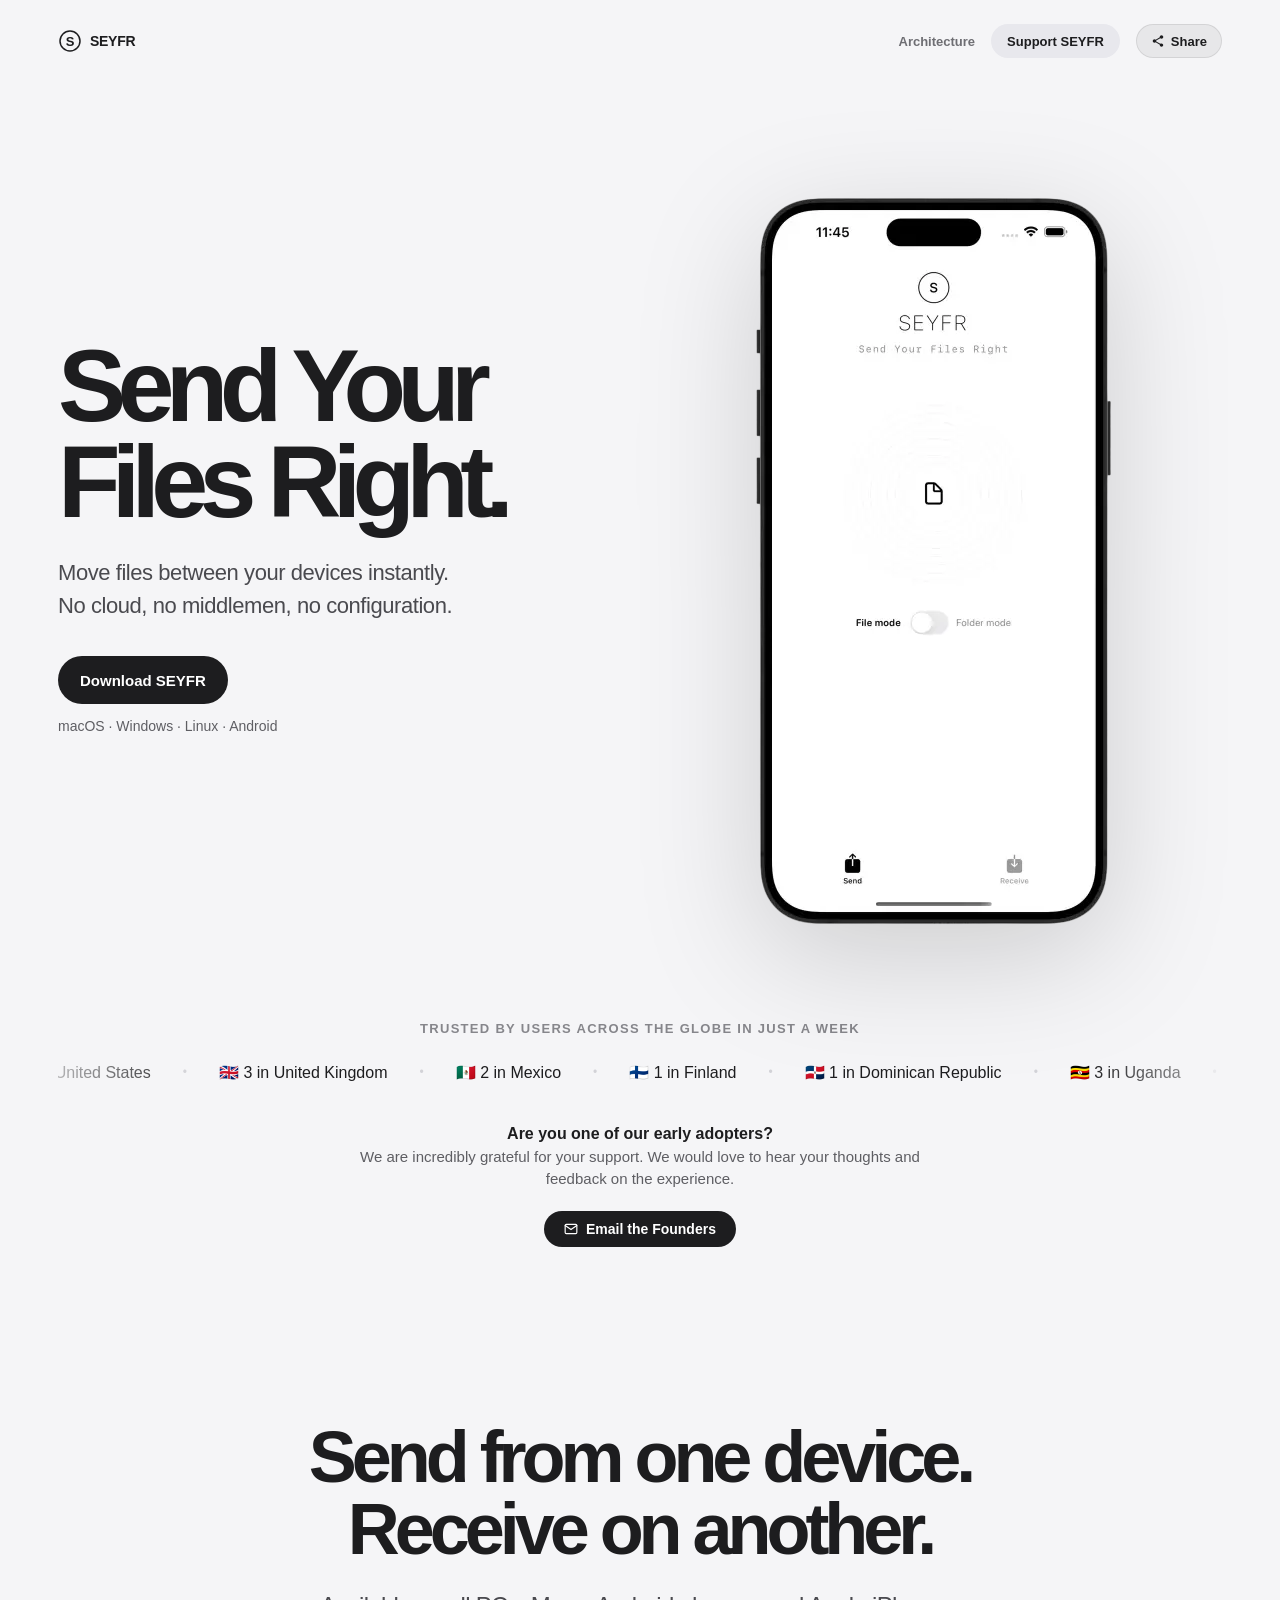
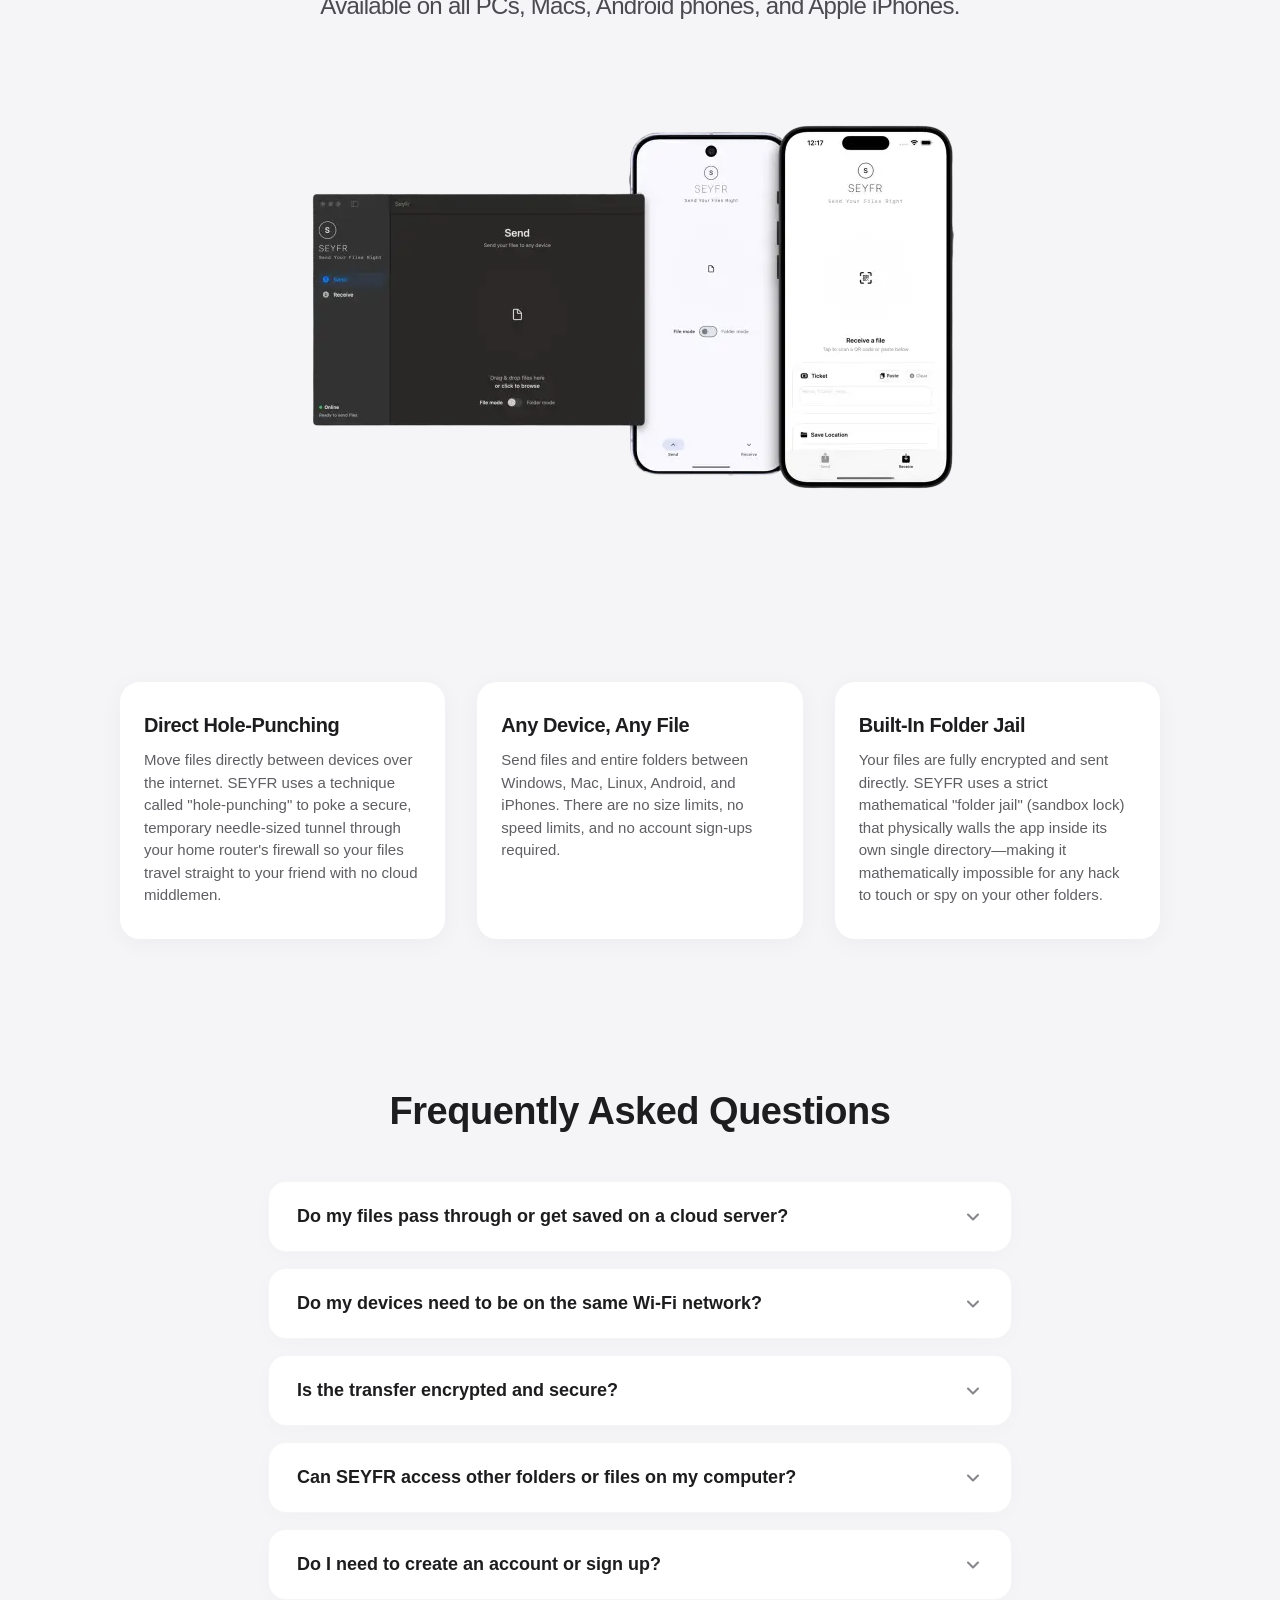
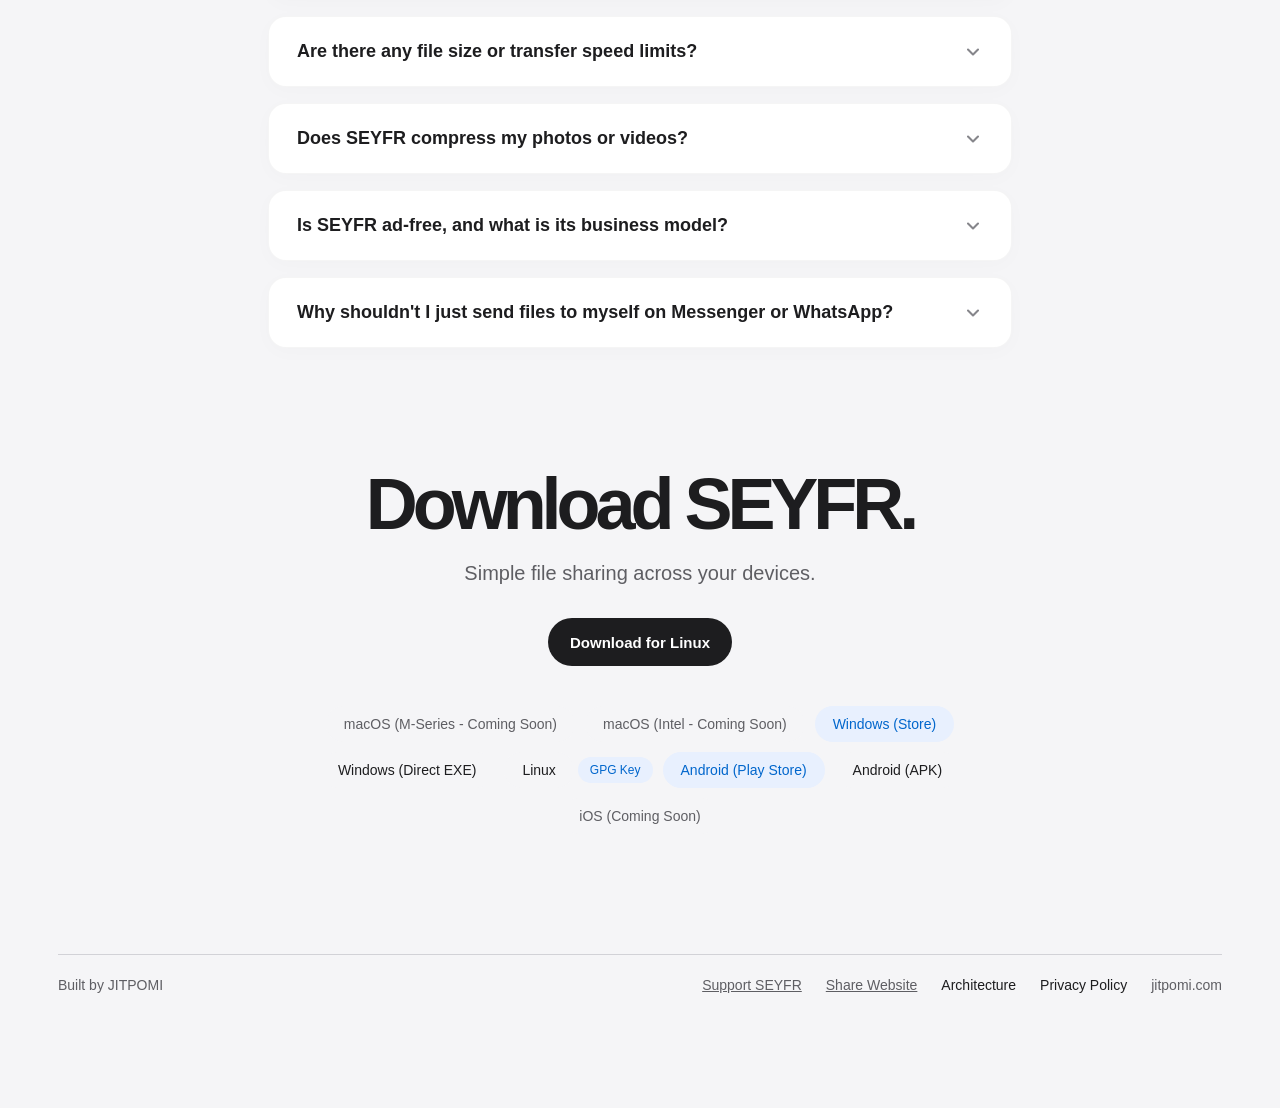
==== website/index.html @ 98c35fd0 "fix(website): update support email to dev@jitpomi.com" ====
<!DOCTYPE html>
<html lang="en">
<head>
  <meta charset="UTF-8" />
  <meta name="viewport" content="width=device-width, initial-scale=1.0" />

  <title>Seyfr — Send Your Files Right | Secure Peer-to-Peer File Transfer</title>

  <meta name="description" content="Seyfr helps you transfer files between devices simply. Strictly peer-to-peer (P2P), fully encrypted, ad-free, and sandboxed with no cloud servers." />
  <link rel="canonical" href="https://seyfr.jitpomi.com/" />
  
  <!-- Preload Critical Images -->
  <link rel="preload" as="image" href="assets/seyfrmobile-1x.webp" imagesrcset="assets/seyfrmobile-1x.webp 1x, assets/seyfrmobile.webp 2x" media="(max-width: 560px)" fetchpriority="high" imagesizes="100vw" />
  <link rel="preload" as="image" href="assets/seyfr-1x.webp" imagesrcset="assets/seyfr-1x.webp 1x, assets/seyfr.webp 2x" media="(min-width: 561px)" fetchpriority="high" imagesizes="min(860px, 118vw)" />
  
  <!-- Open Graph / Social -->
  <meta property="og:type" content="website" />
  <meta property="og:title" content="Seyfr — Send Your Files Right | Secure P2P File Transfer" />
  <meta property="og:description" content="Seyfr helps you transfer files between devices simply. Strictly peer-to-peer (P2P), fully encrypted, ad-free, and sandboxed with no cloud servers." />
  <meta property="og:image" content="https://seyfr.jitpomi.com/assets/seyfr-ogs/og-image.webp" />
  <meta property="og:url" content="https://seyfr.jitpomi.com/" />
  
  <!-- Twitter -->
  <meta name="twitter:card" content="summary_large_image" />
  <meta name="twitter:title" content="Seyfr — Send Your Files Right | Secure P2P File Transfer" />
  <meta name="twitter:description" content="Seyfr helps you transfer files between devices simply. Strictly peer-to-peer (P2P), fully encrypted, ad-free, and sandboxed with no cloud servers." />
  <meta name="twitter:image" content="https://seyfr.jitpomi.com/assets/seyfr-ogs/twitter-image.webp" />

  <!-- Schema Markup -->
  <script type="application/ld+json">
  {
    "@context": "https://schema.org",
    "@type": "SoftwareApplication",
    "name": "Seyfr",
    "operatingSystem": "macOS, Windows, Linux, Android",
    "applicationCategory": "UtilitiesApplication",
    "image": "https://seyfr.jitpomi.com/assets/seyfr-ogs/og-image.webp",
    "aggregateRating": {
      "@type": "AggregateRating",
      "ratingValue": "4.9",
      "ratingCount": "87"
    },
    "offers": {
      "@type": "Offer",
      "price": "0",
      "priceCurrency": "USD"
    },
    "description": "Seyfr helps you move files between devices simply without extra friction.",
    "url": "https://seyfr.jitpomi.com/",
    "publisher": {
      "@type": "Organization",
      "name": "JITPOMI",
      "logo": "https://seyfr.jitpomi.com/assets/apple-touch-icon.png",
      "url": "https://jitpomi.com"
    }
  }
  </script>

  <script type="application/ld+json">
  {
    "@context": "https://schema.org",
    "@type": "FAQPage",
    "mainEntity": [
      {
        "@type": "Question",
        "name": "Do my files pass through or get saved on a cloud server?",
        "acceptedAnswer": {
          "@type": "Answer",
          "text": "No. SEYFR is strictly peer-to-peer (P2P). Your files travel directly from one device's storage to the other. There is no cloud server or intermediary database where your files can be leaked, scanned, or intercepted."
        }
      },
      {
        "@type": "Question",
        "name": "Do my devices need to be on the same Wi-Fi network?",
        "acceptedAnswer": {
          "@type": "Answer",
          "text": "No. SEYFR uses secure UDP hole-punching technology. This enables direct, encrypted P2P connections even across different networks (e.g., your home PC to a friend's phone on cellular data in another city), without requiring same-network connectivity or manual setup."
        }
      },
      {
        "@type": "Question",
        "name": "Is the transfer encrypted and secure?",
        "acceptedAnswer": {
          "@type": "Answer",
          "text": "Absolutely. SEYFR establishes a secure, end-to-end encrypted connection between the two devices using standard cryptographic protocols. Nobody in the middle (not even your internet service provider or network admin) can read, modify, or intercept your files."
        }
      },
      {
        "@type": "Question",
        "name": "Can SEYFR access other folders or files on my computer?",
        "acceptedAnswer": {
          "@type": "Answer",
          "text": "No. SEYFR features a strict, mathematically locked Folder Sandbox (\"Jail\"). The application is physically walled inside its own designated directory and is technically incapable of scanning, reading, or modifying any other files or folders on your machine."
        }
      },
      {
        "@type": "Question",
        "name": "Do I need to create an account or sign up?",
        "acceptedAnswer": {
          "@type": "Answer",
          "text": "No. SEYFR is built on privacy-first principles. There are no account creations, no email signups, and no passwords to remember. Simply open SEYFR and start sharing files instantly."
        }
      },
      {
        "@type": "Question",
        "name": "Are there any file size or transfer speed limits?",
        "acceptedAnswer": {
          "@type": "Answer",
          "text": "None at all. Since SEYFR is a direct P2P streaming protocol, there are no artificial file size caps (you can send a 100MB PDF or a 100GB video archive). The transfer speed is only limited by your own network bandwidth and hardware capabilities."
        }
      },
      {
        "@type": "Question",
        "name": "Does SEYFR compress my photos or videos?",
        "acceptedAnswer": {
          "@type": "Answer",
          "text": "Never. SEYFR sends all files and folders bit-for-bit in their original, uncompressed, high-fidelity state. Your photos, videos, and archives arrive exactly as they left, with zero quality degradation."
        }
      },
      {
        "@type": "Question",
        "name": "Is SEYFR ad-free, and what is its business model?",
        "acceptedAnswer": {
          "@type": "Answer",
          "text": "SEYFR is ad-free freeware. There are no premium speed limits, no paywalls, and no annoying popups. We plan to keep the core file sharing utility completely free forever, while introducing advanced optional enterprise features down the road."
        }
      },
      {
        "@type": "Question",
        "name": "Why shouldn't I just send files to myself on Messenger or WhatsApp?",
        "acceptedAnswer": {
          "@type": "Answer",
          "text": "Messaging apps route all your files through their central servers. Not only does this heavily compress media and impose strict file size limits, but it also leaves copies of your sensitive data (IDs, passwords, private photos) vulnerable to account hacks, data breaches, and corporate metadata scanning. SEYFR keeps your files strictly between your own devices."
        }
      }
    ]
  }
  </script>

  <meta name="theme-color" content="#f5f5f7" />
  <link rel="apple-touch-icon" href="assets/apple-touch-icon.png" />

  <!-- Favicon & Icons -->
  <link rel="icon" href="data:image/svg+xml,<svg xmlns='http://www.w3.org/2000/svg' viewBox='0 0 24 24'><circle cx='12' cy='12' r='11' fill='white' stroke='%231d1d1f' stroke-width='2'/><text x='12' y='16.5' font-family='-apple-system, sans-serif' font-size='14' font-weight='600' fill='%231d1d1f' text-anchor='middle'>S</text></svg>" />

  <!-- Google Tag Manager - Deferred for performance -->
  <script>
    function loadGTM() {
      (function(w,d,s,l,i){w[l]=w[l]||[];w[l].push({'gtm.start':
      new Date().getTime(),event:'gtm.js'});var f=d.getElementsByTagName(s)[0],
      j=d.createElement(s),dl=l!='dataLayer'?'&l='+l:'';j.async=true;j.src=
      'https://www.googletagmanager.com/gtm.js?id='+i+dl;f.parentNode.insertBefore(j,f);
      })(window,document,'script','dataLayer','GTM-52V2WW7C');
    }

    if (window.requestIdleCallback) {
      requestIdleCallback(loadGTM);
    } else {
      setTimeout(loadGTM, 1000);
    }
  </script>

  <style>
    * {
      box-sizing: border-box;
    }

    html, body {
      overflow-x: hidden;
    }

    body {
      margin: 0;
      font-family:
        -apple-system,
        BlinkMacSystemFont,
        "SF Pro Display",
        "Segoe UI",
        sans-serif;

      background: #f5f5f7;
      color: #1d1d1f;
      -webkit-font-smoothing: antialiased;
    }

    a {
      color: inherit;
      text-decoration: none;
    }

    .wrap {
      max-width: 1220px;
      margin: 0 auto;
      padding: 24px 28px 80px;
    }

    nav {
      display: flex;
      justify-content: space-between;
      align-items: center;

      color: #5e5e63;
      font-size: 14px;
    }

    .brand {
      font-weight: 600;
      color: #1d1d1f;
      letter-spacing: -0.02em;
    }

    .hero {
      min-height: 88vh;

      display: grid;
      grid-template-columns: 0.8fr 1.2fr;
      align-items: center;
      gap: 40px;

      padding: 80px 0 40px;
    }

    .eyebrow {
      font-size: 16px;
      color: #5e5e63;
      margin-bottom: 18px;
    }

    h1 {
      margin: 0;

      max-width: 520px;

      font-size: clamp(64px, 8vw, 108px);
      line-height: 0.94;
      letter-spacing: -0.085em;
      font-weight: 600;
    }

    .sub {
      margin-top: 26px;

      max-width: 420px;

      font-size: 22px;
      line-height: 1.5;
      letter-spacing: -0.02em;

      color: #4a4a4f;
    }

    .actions {
      margin-top: 34px;

      display: flex;
      flex-direction: column;
      align-items: flex-start;
      gap: 14px;
    }

    .button {
      display: inline-flex;
      align-items: center;
      justify-content: center;

      height: 48px;
      padding: 0 22px;

      border-radius: 999px;

      background: #1d1d1f;
      color: white;

      font-size: 15px;
      font-weight: 600;

      transition: opacity 0.2s ease;
    }

    .button:hover {
      opacity: 0.88;
    }

    .platforms {
      color: #5e5e63;
      font-size: 14px;
    }

    .visual {
      position: relative;

      display: flex;
      align-items: center;
      justify-content: center;

      width: 100%;
      aspect-ratio: 820 / 1592; /* Mobile-first default aspect-ratio on wrapper to prevent flex-child height collapse */
    }

    @media (min-width: 561px) {
      .visual {
        aspect-ratio: 1536 / 1024; /* Desktop landscape override */
        width: min(860px, 118%);
      }
    }

    .visual img {
      width: 100%;
      height: 100%;
      object-fit: contain;
      max-width: none;

      display: block;

      filter:
        drop-shadow(0 32px 60px rgba(0,0,0,0.16));
    }

    .section {
      padding: 110px 0;
    }

    .line {
      max-width: 760px;
      margin: 0 auto;
      text-align: center;
      font-size: clamp(38px, 6vw, 72px);
      line-height: 1;
      letter-spacing: -0.07em;
      font-weight: 600;
    }

    .shot {
      margin-top: 56px;
      display: flex;
      justify-content: center;
    }

    .shot img {
      aspect-ratio: 1316 / 826;
      width: 100%;
      max-width: 800px;
      height: auto;
      display: block;
    }

    .download {
      margin: 40px auto 0;

      max-width: 760px;

      text-align: center;
    }

    .download h2 {
      margin: 0;

      font-size: clamp(40px, 6vw, 72px);
      line-height: 1;
      letter-spacing: -0.07em;
      font-weight: 600;
    }

    .download p {
      margin: 18px auto 30px;

      max-width: 480px;

      color: #5e5e63;

      font-size: 20px;
      line-height: 1.5;
    }

    .features {
      margin: 80px auto 40px;
      max-width: 1040px;
      display: grid;
      grid-template-columns: repeat(3, 1fr);
      gap: 32px;
    }

    .feature-card {
      background: white;
      padding: 32px 24px;
      border-radius: 20px;
      box-shadow: 0 4px 24px rgba(0,0,0,0.04);
    }

    .feature-card h2 {
      margin: 0 0 12px;
      font-size: 20px;
      font-weight: 600;
      letter-spacing: -0.02em;
    }

    .feature-card p {
      margin: 0;
      color: #5e5e63;
      font-size: 15px;
      line-height: 1.5;
    }

    footer {
      margin-top: 120px;
      padding-top: 22px;

      border-top: 1px solid #d2d2d7;

      display: flex;
      justify-content: space-between;

      color: #5e5e63;
      font-size: 14px;
    }

    .footer-links {
      display: flex;
      gap: 24px;
      align-items: center;
    }

    .download-options {
      display: flex;
      flex-wrap: wrap;
      gap: 10px;
      justify-content: center;
      margin-top: 16px;
    }

    .download-option {
      display: inline-flex;
      align-items: center;
      padding: 10px 18px;
      background: #f5f5f7;
      border-radius: 999px;
      color: #1d1d1f;
      font-size: 14px;
      font-weight: 500;
      text-decoration: none;
      white-space: nowrap;
      transition: all 0.2s ease;
    }

    .download-option:hover {
      background: #e8e8ed;
    }

    .download-option.primary-blue {
      background: #e8f0fe;
      color: #0066cc;
    }

    .download-option.primary-blue:hover {
      background: #d2e3fc;
    }

    .download-option.disabled {
      color: #5e5e63; /* Increased contrast from #76767b to pass WCAG AA (>= 4.5:1) */
      cursor: not-allowed;
    }

    .button.disabled {
      background: #e8e8ed;
      color: #5e5e63; /* WCAG AA compliant contrast ratio (> 5:1) on light background */
      cursor: not-allowed;
      pointer-events: none;
      opacity: 1 !important;
    }

    .download-group {
      display: inline-flex;
      align-items: center;
      gap: 4px;
      white-space: nowrap;
    }

    .gpg-key-btn {
      display: inline-flex;
      align-items: center;
      padding: 6px 12px;
      background: #e8f0fe;
      border-radius: 999px;
      color: #0066cc;
      font-size: 12px;
      font-weight: 500;
      text-decoration: none;
      transition: all 0.2s ease;
    }

    .gpg-key-btn:hover {
      background: #d2e3fc;
    }

    @media (max-width: 920px) {
      .hero {
        grid-template-columns: 1fr;
        min-height: auto;

        padding-top: 90px;
      }

      .visual {
        margin-top: 20px;
      }

      .visual img {
        width: 100%;
      }

      .sub {
        font-size: 20px;
      }
      
      .features {
        grid-template-columns: 1fr;
      }
    }

    @media (max-width: 768px) {
      body {
        overflow-x: hidden;
      }

      .wrap {
        padding: 20px 18px 64px;
      }

      nav {
        flex-direction: column;
        gap: 14px;
        align-items: center;
        text-align: center;
        padding-bottom: 10px;
      }

      nav div {
        width: 100%;
        justify-content: center;
        gap: 12px !important;
      }

      #nav-support-btn {
        padding: 0 12px !important;
        font-size: 12px !important;
        height: 32px !important;
      }

      #nav-share-btn {
        padding: 0 12px !important;
        font-size: 12px !important;
        height: 32px !important;
      }

      h1 {
        font-size: 56px;
      }

      footer {
        flex-direction: column;
        gap: 16px;
        align-items: center;
        text-align: center;
      }

      .footer-links {
        flex-direction: column;
        gap: 14px;
        align-items: center;
        text-align: center;
        width: 100%;
      }

      .download-options {
        flex-direction: column;
        align-items: center;
        width: 100%;
        gap: 12px;
      }

      .download-option {
        width: 100%;
        max-width: 280px;
        justify-content: center;
      }

      .download-group {
        width: 100%;
        max-width: 280px;
        justify-content: center;
      }

      .download-group .download-option {
        flex-grow: 1;
        max-width: none;
      }
    }

    /* Premium Share Button & Toast */
    .share-btn {
      display: inline-flex;
      align-items: center;
      gap: 6px;
      background: rgba(29, 29, 31, 0.06);
      color: #1d1d1f;
      border: 1px solid rgba(29, 29, 31, 0.1);
      border-radius: 999px;
      padding: 6px 14px;
      font-size: 13px;
      font-weight: 600;
      cursor: pointer;
      transition: all 0.2s ease;
      height: 34px;
    }
    .share-btn:hover {
      background: #1d1d1f;
      color: white;
      border-color: #1d1d1f;
    }
    .share-btn svg {
      width: 14px;
      height: 14px;
      fill: currentColor;
    }
    .footer-share {
      background: none;
      border: none;
      color: inherit;
      font: inherit;
      cursor: pointer;
      text-decoration: underline;
      padding: 0;
    }
    .footer-share:hover {
      color: #1d1d1f;
    }
    .toast {
      position: fixed;
      bottom: 32px;
      left: 50%;
      transform: translateX(-50%) translateY(100px);
      background: #1d1d1f;
      color: white;
      padding: 12px 24px;
      border-radius: 999px;
      font-size: 14px;
      font-weight: 600;
      box-shadow: 0 16px 32px rgba(0,0,0,0.24);
      z-index: 2000;
      opacity: 0;
      pointer-events: none;
      transition: transform 0.3s cubic-bezier(0.16, 1, 0.3, 1), opacity 0.3s ease;
    }
    .toast.show {
      transform: translateX(-50%) translateY(0);
      opacity: 1;
    }

    /* Premium Share Dropdown Menu */
    .share-menu {
      position: absolute;
      width: 220px;
      background: rgba(255, 255, 255, 0.85);
      backdrop-filter: blur(24px);
      -webkit-backdrop-filter: blur(24px);
      border: 1px solid rgba(0, 0, 0, 0.08);
      border-radius: 16px;
      box-shadow: 0 16px 48px rgba(0, 0, 0, 0.16);
      padding: 8px;
      z-index: 1000;
      opacity: 0;
      visibility: hidden; /* Prevent keyboard tab-focus and screen-reader access when hidden */
      transform: scale(0.95) translateY(-8px);
      pointer-events: none;
      transition: opacity 0.2s cubic-bezier(0.16, 1, 0.3, 1), transform 0.2s cubic-bezier(0.16, 1, 0.3, 1), visibility 0.2s;
      transform-origin: top right;
    }
    .share-menu.show {
      opacity: 1;
      visibility: visible;
      transform: scale(1) translateY(0);
      pointer-events: auto;
    }
    .share-menu-item {
      display: flex;
      align-items: center;
      gap: 12px;
      width: 100%;
      background: none;
      border: none;
      color: #1d1d1f;
      padding: 10px 14px;
      font-size: 14px;
      font-weight: 500;
      border-radius: 10px;
      cursor: pointer;
      text-align: left;
      transition: background 0.15s ease, color 0.15s ease;
    }
    .share-menu-item:hover {
      background: #1d1d1f;
      color: white;
    }
    .share-menu-item svg {
      width: 16px;
      height: 16px;
      fill: currentColor;
      flex-shrink: 0;
    }
    .share-menu-divider {
      height: 1px;
      background: rgba(0, 0, 0, 0.08);
      margin: 6px 0;
    }
 
    /* Premium High-End Support Modal */
    .modal-overlay {
      position: fixed;
      top: 0;
      left: 0;
      right: 0;
      bottom: 0;
      background: rgba(0, 0, 0, 0.35); /* Elegant, highly refined dark mask */
      backdrop-filter: blur(4px); /* Soft, professional glass effect (no muddy smudging) */
      -webkit-backdrop-filter: blur(4px);
      display: flex;
      align-items: center;
      justify-content: center;
      z-index: 1500;
      opacity: 0;
      visibility: hidden; /* Prevent keyboard tab-focus and screen-reader access when hidden */
      pointer-events: none;
      transition: opacity 0.25s cubic-bezier(0.4, 0, 0.2, 1), visibility 0.25s;
    }
    .modal-overlay.show {
      opacity: 1;
      visibility: visible;
      pointer-events: auto;
    }
    .modal-card {
      width: 90%;
      max-width: 520px;
      background: #ffffff; /* Solid premium white card for flawless readability and sharp contrast */
      border: 1px solid rgba(0, 0, 0, 0.08); /* Clean, high-end border style */
      border-radius: 24px;
      box-shadow: 
        0 1px 2px rgba(0, 0, 0, 0.05),
        0 4px 6px -1px rgba(0, 0, 0, 0.05),
        0 24px 48px -12px rgba(0, 0, 0, 0.12); /* Balanced, sophisticated shadow layers */
      padding: 32px;
      transform: scale(0.96) translateY(8px); /* Tactile entry transition */
      transition: transform 0.3s cubic-bezier(0.34, 1.56, 0.64, 1); /* Custom springy scale for a premium, snappy native feel */
      display: flex;
      flex-direction: column;
      max-height: 90vh;
      overflow-y: auto;
    }
    .modal-overlay.show .modal-card {
      transform: scale(1) translateY(0);
    }
    .modal-header {
      display: flex;
      justify-content: space-between;
      align-items: center;
      margin-bottom: 20px;
    }
    .modal-title {
      font-size: 22px;
      font-weight: 700;
      letter-spacing: -0.02em;
      margin: 0;
    }
    .modal-close {
      background: rgba(0, 0, 0, 0.05);
      border: none;
      width: 32px;
      height: 32px;
      border-radius: 50%;
      display: grid;
      place-items: center;
      cursor: pointer;
      color: #1d1d1f;
      font-size: 20px;
      font-weight: 400;
      transition: background 0.2s ease;
      padding: 0;
    }
    .modal-close:hover {
      background: rgba(0, 0, 0, 0.1);
    }
    
    /* Segmented Control / Tabs */
    .tab-bar {
      display: flex;
      background: rgba(0, 0, 0, 0.05);
      padding: 4px;
      border-radius: 12px;
      margin-bottom: 24px;
    }
    .tab-btn {
      flex: 1;
      border: none;
      background: none;
      padding: 8px 12px;
      font-size: 13px;
      font-weight: 600;
      border-radius: 8px;
      cursor: pointer;
      color: #6e6e73;
      transition: all 0.2s ease;
    }
    .tab-btn.active {
      background: white;
      color: #1d1d1f;
      box-shadow: 0 2px 8px rgba(0,0,0,0.08);
    }
    
    .tab-pane {
      display: none;
    }
    .tab-pane.active {
      display: block;
    }

    /* Sub Tabs (for Bank categories) */
    .sub-tab-bar {
      display: flex;
      background: rgba(0, 0, 0, 0.03);
      padding: 3px;
      border-radius: 10px;
      margin-bottom: 18px;
    }
    .sub-tab-btn {
      flex: 1;
      border: none;
      background: none;
      padding: 6px 10px;
      font-size: 11px;
      font-weight: 600;
      border-radius: 6px;
      cursor: pointer;
      color: #86868b;
      transition: all 0.15s ease;
      white-space: nowrap;
    }
    .sub-tab-btn.active {
      background: white;
      color: #1d1d1f;
      box-shadow: 0 1px 4px rgba(0,0,0,0.05);
    }

    .sub-tab-pane {
      display: none;
    }

    /* Bank Detail Row */
    .detail-row {
      display: flex;
      justify-content: space-between;
      align-items: center;
      padding: 10px 0;
      border-bottom: 1px solid rgba(0, 0, 0, 0.05);
    }
    .detail-row:last-child {
      border-bottom: none;
    }
    .detail-info {
      display: flex;
      flex-direction: column;
      gap: 2px;
      text-align: left;
    }
    .detail-label {
      font-size: 11px;
      color: #86868b;
      font-weight: 500;
    }
    .detail-value {
      font-size: 14px;
      font-weight: 600;
      color: #1d1d1f;
    }
    .detail-value code {
      font-family: Menlo, Monaco, Consolas, monospace;
      font-size: 13px;
      background: rgba(0, 0, 0, 0.04);
      padding: 2px 6px;
      border-radius: 4px;
    }
    .copy-icon-btn {
      background: none;
      border: none;
      cursor: pointer;
      color: #0066cc;
      padding: 6px;
      border-radius: 6px;
      transition: background 0.2s ease;
      display: flex;
      align-items: center;
      justify-content: center;
    }
    .copy-icon-btn:hover {
      background: rgba(0, 102, 204, 0.08);
    }
    .copy-icon-btn svg {
      width: 16px;
      height: 16px;
      fill: currentColor;
    }

    /* Info Alert Box */
    .alert-box {
      background: rgba(0, 102, 204, 0.06);
      border: 1px solid rgba(0, 102, 204, 0.15);
      border-radius: 12px;
      padding: 14px;
      margin-bottom: 16px;
      display: flex;
      flex-direction: column;
      gap: 6px;
      text-align: left;
    }
    .alert-header {
      display: flex;
      align-items: center;
      gap: 8px;
      color: #0066cc;
      font-size: 12px;
      font-weight: 700;
    }
    .alert-value {
      font-family: Menlo, Monaco, Consolas, monospace;
      font-size: 12px;
      font-weight: 700;
      color: #1d1d1f;
      background: rgba(0, 0, 0, 0.04);
      padding: 6px;
      border-radius: 6px;
      display: flex;
      justify-content: space-between;
      align-items: center;
    }
    .alert-text {
      font-size: 11px;
      color: #86868b;
      line-height: 1.4;
    }

    /* FAQ Section Accordion styling */
    .faq-section {
      padding: 80px 28px;
      max-width: 800px;
      margin: 0 auto;
    }
    .faq-title {
      text-align: center;
      font-size: 38px;
      font-weight: 700;
      letter-spacing: -0.5px;
      margin-bottom: 48px;
      color: #1d1d1f;
    }
    .faq-container {
      display: flex;
      flex-direction: column;
      gap: 16px;
    }
    .faq-item {
      background: #ffffff;
      border-radius: 18px;
      overflow: hidden;
      box-shadow: 0 4px 20px rgba(0, 0, 0, 0.02);
      border: 1px solid rgba(0, 0, 0, 0.04);
      transition: transform 0.2s ease, box-shadow 0.2s ease;
    }
    .faq-item:hover {
      transform: translateY(-2px);
      box-shadow: 0 8px 30px rgba(0, 0, 0, 0.04);
    }
    .faq-question {
      margin: 0;
      padding: 0;
      font-size: inherit;
      font-weight: inherit;
      line-height: inherit;
    }
    .faq-question-btn {
      width: 100%;
      background: none;
      border: none;
      padding: 24px 28px;
      text-align: left;
      font-size: 18px;
      font-weight: 600;
      color: #1d1d1f;
      cursor: pointer;
      display: flex;
      justify-content: space-between;
      align-items: center;
      gap: 16px;
      transition: background-color 0.2s ease;
    }
    .faq-question-btn:focus-visible {
      outline: 2px solid #0066cc;
      outline-offset: -2px;
    }
    .faq-question-btn .chevron {
      width: 20px;
      height: 20px;
      fill: none;
      stroke: #86868b;
      stroke-width: 2.5;
      stroke-linecap: round;
      stroke-linejoin: round;
      transition: transform 0.3s cubic-bezier(0.4, 0, 0.2, 1);
    }
    .faq-item.active .faq-question-btn {
      background-color: #fafafc;
    }
    .faq-item.active .chevron {
      transform: rotate(180deg);
      stroke: #0066cc;
    }
    .faq-answer-wrapper {
      max-height: 0;
      overflow: hidden;
      transition: max-height 0.3s cubic-bezier(0.4, 0, 0.2, 1);
    }
    .faq-answer {
      padding: 0 28px 24px 28px;
      font-size: 15px;
      line-height: 1.6;
      color: #515154;
      border-top: 1px solid rgba(0, 0, 0, 0.02);
    }
    .faq-concern {
      margin-bottom: 16px;
      padding: 14px 18px;
      background: #f5f5f7;
      border-left: 4px solid #0066cc;
      border-radius: 4px 8px 8px 4px;
      font-size: 14px;
      color: #1d1d1f;
      line-height: 1.5;
    }
    .faq-concern strong {
      display: block;
      margin-bottom: 6px;
      color: #0066cc;
      font-size: 11px;
      text-transform: uppercase;
      letter-spacing: 0.8px;
      font-weight: 700;
    }
    .faq-concern .faq-forum-link {
      margin-top: 8px;
    }
    .faq-forum-link {
      color: #0066cc;
      font-weight: 600;
      text-decoration: none;
      display: inline-flex;
      align-items: center;
      gap: 4px;
      font-size: 13px;
      transition: color 0.15s ease;
    }
    .faq-forum-link:hover {
      text-decoration: underline;
      color: #004499;
    }
    .faq-forum-link svg {
      width: 12px;
      height: 12px;
      fill: currentColor;
    }

    @media (max-width: 768px) {
      .faq-section {
        padding: 48px 16px;
      }
      .faq-title {
        font-size: 28px;
        margin-bottom: 32px;
      }
      .faq-question-btn {
        padding: 18px 20px;
        font-size: 16px;
      }
      .faq-answer {
        padding: 0 20px 20px 20px;
        font-size: 14px;
      }
      .faq-concern {
        padding: 12px 14px;
        font-size: 13px;
      }
    }
    /* Global Reach Section */
    .global-reach {
      width: 100%;
      overflow: hidden;
      padding: 32px 0 64px 0;
      background: transparent;
      display: flex;
      flex-direction: column;
      align-items: center;
    }
    .global-reach-title {
      font-size: 13px;
      font-weight: 600;
      text-transform: uppercase;
      letter-spacing: 0.1em;
      color: #86868b;
      margin-bottom: 24px;
      text-align: center;
      padding: 0 24px;
      line-height: 1.5;
    }
    .marquee-container {
      width: 100vw;
      max-width: 100%;
      overflow: hidden;
      position: relative;
      /* Premium fade effect on edges */
      -webkit-mask-image: linear-gradient(to right, transparent, black 15%, black 85%, transparent);
      mask-image: linear-gradient(to right, transparent, black 15%, black 85%, transparent);
    }
    .marquee-content {
      display: inline-flex;
      white-space: nowrap;
      animation: scrollMarquee 35s linear infinite;
      align-items: center;
      padding: 0;
    }
    .marquee-content span {
      font-size: 16px;
      font-weight: 500;
      color: #1d1d1f;
      display: inline-flex;
      align-items: center;
    }
    .marquee-content .dot {
      color: #d2d2d7;
      margin: 0 32px;
      font-size: 12px;
    }
    .marquee-content:hover {
      animation-play-state: paused;
    }
    @keyframes scrollMarquee {
      from { transform: translateX(0); }
      to { transform: translateX(-50%); }
    }
    .appreciation-box {
      margin: 40px auto 0 auto;
      text-align: center;
      max-width: 560px;
      width: 90%;
    }
    .appreciation-box p {
      margin: 0 0 20px 0;
      color: #5e5e63;
      font-size: 15px;
      line-height: 1.5;
    }
    .appreciation-box strong {
      color: #1d1d1f;
      font-size: 16px;
    }
    .review-links {
      display: flex;
      gap: 12px;
      justify-content: center;
      flex-wrap: wrap;
    }
    .review-btn {
      display: inline-flex;
      align-items: center;
      padding: 10px 20px;
      background: #1d1d1f;
      border-radius: 999px;
      color: white;
      font-size: 14px;
      font-weight: 600;
      transition: all 0.2s ease;
      text-decoration: none;
    }
    .review-btn:hover {
      opacity: 0.88;
    }
  </style>
</head>

<body>
  <!-- Google Tag Manager (noscript) -->
  <noscript><iframe src="https://www.googletagmanager.com/ns.html?id=GTM-52V2WW7C"
  height="0" width="0" style="display:none;visibility:hidden"></iframe></noscript>
  <!-- End Google Tag Manager (noscript) -->
  <div class="wrap">

    <nav>
      <a id="nav-logo-link" class="brand" href="/" style="display: flex; align-items: center; gap: 8px;">
        <svg aria-hidden="true" width="24" height="24" viewBox="0 0 24 24" fill="none" xmlns="http://www.w3.org/2000/svg">
          <circle cx="12" cy="12" r="10" stroke="#1d1d1f" stroke-width="1.5" />
          <text x="12" y="16.5" font-family="-apple-system, BlinkMacSystemFont, sans-serif" font-size="13" font-weight="600" fill="#1d1d1f" text-anchor="middle">S</text>
        </svg>
        SEYFR
      </a>

      <div style="display: flex; align-items: center; gap: 16px;">
        <a href="design.html" style="font-size: 13px; color: #6e6e73; text-decoration: none; font-weight: 600; transition: color 0.2s;" onmouseover="this.style.color='#1d1d1f'" onmouseout="this.style.color='#6e6e73'">Architecture</a>
        <button id="nav-support-btn" class="button" style="height: 34px; padding: 0 16px; font-size: 13px; background: #e8e8ed; color: #1d1d1f; border: none; cursor: pointer; font-weight: 600; border-radius: 999px;">Support SEYFR</button>
        <button id="nav-share-btn" class="share-btn" aria-label="Share website">
          <svg viewBox="0 0 24 24"><path d="M18 16.08c-.76 0-1.44.3-1.96.77L8.91 12.7c.05-.23.09-.46.09-.7s-.04-.47-.09-.7l7.05-4.11c.54.5 1.25.81 2.04.81 1.66 0 3-1.34 3-3s-1.34-3-3-3-3 1.34-3 3c0 .24.04.47.09.7L8.04 9.81C7.5 9.31 6.79 9 6 9c-1.66 0-3 1.34-3 3s1.34 3 3 3c.79 0 1.5-.31 2.04-.81l7.12 4.16c-.05.21-.08.43-.08.65 0 1.61 1.31 2.92 2.92 2.92s2.92-1.31 2.92-2.92c0-1.61-1.31-2.92-2.92-2.92z"/></svg>
          <span>Share</span>
        </button>
      </div>
    </nav>

    <main>

      <section class="hero">

        <div>

          <h1>
            Send Your Files Right.
          </h1>

          <div class="sub">
            Move files between your devices instantly. No cloud, no middlemen, no configuration.
          </div>

          <div class="actions">

            <a id="hero-download-btn" class="button" href="#download">
              Download SEYFR
            </a>

            <div class="platforms">
              macOS · Windows · Linux · Android
            </div>

          </div>

        </div>

        <div class="visual">
          <picture>
            <source media="(min-width: 561px)" srcset="assets/seyfr-1x.webp 1x, assets/seyfr.webp 2x" width="1536" height="1024">
            <img src="assets/seyfrmobile-1x.webp" srcset="assets/seyfrmobile-1x.webp 1x, assets/seyfrmobile.webp 2x" alt="Seyfr running on desktop and mobile devices" fetchpriority="high" width="820" height="1592" />
          </picture>
        </div>

      </section>

      <!-- Global Reach Section -->
      <section class="global-reach">
        <div class="global-reach-inner">
          <p class="global-reach-title">Trusted by users across the globe in just a week</p>
          <div class="marquee-container">
            <div class="marquee-content">
              <span>🇺🇸 7 in United States</span><span class="dot">•</span>
              <span>🇬🇧 3 in United Kingdom</span><span class="dot">•</span>
              <span>🇲🇽 2 in Mexico</span><span class="dot">•</span>
              <span>🇫🇮 1 in Finland</span><span class="dot">•</span>
              <span>🇩🇴 1 in Dominican Republic</span><span class="dot">•</span>
              <span>🇺🇬 3 in Uganda</span><span class="dot">•</span>
              <span>🇩🇪 1 in Germany</span><span class="dot">•</span>
              <span>🇵🇱 1 in Poland</span><span class="dot">•</span>
              
              <!-- Duplicate for seamless scrolling -->
              <span>🇺🇸 7 in United States</span><span class="dot">•</span>
              <span>🇬🇧 3 in United Kingdom</span><span class="dot">•</span>
              <span>🇲🇽 2 in Mexico</span><span class="dot">•</span>
              <span>🇫🇮 1 in Finland</span><span class="dot">•</span>
              <span>🇩🇴 1 in Dominican Republic</span><span class="dot">•</span>
              <span>🇺🇬 3 in Uganda</span><span class="dot">•</span>
              <span>🇩🇪 1 in Germany</span><span class="dot">•</span>
              <span>🇵🇱 1 in Poland</span><span class="dot">•</span>
            </div>
          </div>
          
          <div class="appreciation-box">
            <p><strong>Are you one of our early adopters?</strong><br>We are incredibly grateful for your support. We would love to hear your thoughts and feedback on the experience.</p>
            <div class="review-links">
              <a href="mailto:dev@jitpomi.com?subject=SEYFR%20Early%20Adopter%20Feedback" class="review-btn">
                <svg width="14" height="14" viewBox="0 0 24 24" fill="none" stroke="currentColor" stroke-width="2" stroke-linecap="round" stroke-linejoin="round" style="margin-right: 8px;"><path d="M4 4h16c1.1 0 2 .9 2 2v12c0 1.1-.9 2-2 2H4c-1.1 0-2-.9-2-2V6c0-1.1.9-2 2-2z"></path><polyline points="22,6 12,13 2,6"></polyline></svg>
                Email the Founders
              </a>
            </div>
          </div>
        </div>
      </section>
      <section class="section" aria-labelledby="how-it-works-heading">
        <h2 id="how-it-works-heading" class="line">
          Send from one device. Receive on another.
        </h2>
        
        <div style="max-width: 720px; margin: 24px auto 0; text-align: center; color: #4a4a4f; font-size: 24px; line-height: 1.45; letter-spacing: -0.03em;">
          Available on all PCs, Macs, Android phones, and Apple iPhones.
        </div>

        <div class="shot">
          <picture>
            <img src="assets/seyfrimg-1x.webp" srcset="assets/seyfrimg-1x.webp 1x, assets/seyfrimg.webp 2x" alt="Seyfr seamlessly working across devices" loading="lazy" width="1316" height="826" />
          </picture>
        </div>
      </section>

      <section class="features" aria-label="Product Features">
        <div class="feature-card">
          <h2>Direct Hole-Punching</h2>
          <p>Move files directly between devices over the internet. SEYFR uses a technique called "hole-punching" to poke a secure, temporary needle-sized tunnel through your home router's firewall so your files travel straight to your friend with no cloud middlemen.</p>
        </div>
        <div class="feature-card">
          <h2>Any Device, Any File</h2>
          <p>Send files and entire folders between Windows, Mac, Linux, Android, and iPhones. There are no size limits, no speed limits, and no account sign-ups required.</p>
        </div>
        <div class="feature-card">
          <h2>Built-In Folder Jail</h2>
          <p>Your files are fully encrypted and sent directly. SEYFR uses a strict mathematical "folder jail" (sandbox lock) that physically walls the app inside its own single directory—making it mathematically impossible for any hack to touch or spy on your other folders.</p>
        </div>
      </section>

      <section class="faq-section" id="faq" aria-labelledby="faq-title">
        <h2 id="faq-title" class="faq-title">Frequently Asked Questions</h2>
        <div class="faq-container">
          <!-- Accordion Item 1 -->
          <div class="faq-item">
            <h3 class="faq-question">
              <button class="faq-question-btn" aria-expanded="false" aria-controls="faq-answer-1" id="faq-btn-1">
                <span>Do my files pass through or get saved on a cloud server?</span>
                <svg class="chevron" viewBox="0 0 24 24"><polyline points="6 9 12 15 18 9"></polyline></svg>
              </button>
            </h3>
            <div class="faq-answer-wrapper" id="faq-answer-1" role="region" aria-labelledby="faq-btn-1">
              <div class="faq-answer">
                <div class="faq-concern">
                  <strong>The Concern on Forums:</strong>
                  "How do I know a file transfer app isn't storing or scanning my files in transit? Even services claiming zero-knowledge often hold the encryption keys or track user metadata."
                  <a class="faq-forum-link" href="https://news.ycombinator.com/item?id=11702867" target="_blank" rel="noopener noreferrer">
                    See discussions on Hacker News
                    <svg viewBox="0 0 24 24"><path d="M19 19H5V5h7V3H5c-1.11 0-2 .9-2 2v14c0 1.1.89 2 2 2h14c1.1 0 2-.9 2-2v-7h-2v7zM14 3v2h3.59l-9.83 9.83 1.41 1.41 9.83-9.83V9h2V3h-6z"/></svg>
                  </a>
                </div>
                SEYFR is strictly peer-to-peer (P2P). Your files travel directly from one device's storage to the other. There is no cloud server or intermediary database where your files can be leaked, scanned, or intercepted.
              </div>
            </div>
          </div>
          
          <!-- Accordion Item 2 -->
          <div class="faq-item">
            <h3 class="faq-question">
              <button class="faq-question-btn" aria-expanded="false" aria-controls="faq-answer-2" id="faq-btn-2">
                <span>Do my devices need to be on the same Wi-Fi network?</span>
                <svg class="chevron" viewBox="0 0 24 24"><polyline points="6 9 12 15 18 9"></polyline></svg>
              </button>
            </h3>
            <div class="faq-answer-wrapper" id="faq-answer-2" role="region" aria-labelledby="faq-btn-2">
              <div class="faq-answer">
                <div class="faq-concern">
                  <strong>The Concern on Forums:</strong>
                  "Local sharing tools like LocalSend or Snapdrop are great, but strictly limit sharing to devices on the same router. It's frustrating if I need to share a file across the city."
                  <a class="faq-forum-link" href="https://www.reddit.com/r/selfhosted/comments/1d917j8/the_most_under_rated_project_localsend/" target="_blank" rel="noopener noreferrer">
                    See discussions on r/selfhosted
                    <svg viewBox="0 0 24 24"><path d="M19 19H5V5h7V3H5c-1.11 0-2 .9-2 2v14c0 1.1.89 2 2 2h14c1.1 0 2-.9 2-2v-7h-2v7zM14 3v2h3.59l-9.83 9.83 1.41 1.41 9.83-9.83V9h2V3h-6z"/></svg>
                  </a>
                </div>
                No. SEYFR uses secure <strong>UDP hole-punching</strong> technology. This enables direct, encrypted P2P connections <strong>even across different networks</strong> (e.g., your home PC to a friend's phone on cellular data in another city), without requiring same-network connectivity or manual setup.
              </div>
            </div>
          </div>
 
          <!-- Accordion Item 3 -->
          <div class="faq-item">
            <h3 class="faq-question">
              <button class="faq-question-btn" aria-expanded="false" aria-controls="faq-answer-3" id="faq-btn-3">
                <span>Is the transfer encrypted and secure?</span>
                <svg class="chevron" viewBox="0 0 24 24"><polyline points="6 9 12 15 18 9"></polyline></svg>
              </button>
            </h3>
            <div class="faq-answer-wrapper" id="faq-answer-3" role="region" aria-labelledby="faq-btn-3">
              <div class="faq-answer">
                <div class="faq-concern">
                  <strong>The Concern on Forums:</strong>
                  "How secure is direct P2P data transmission? Can my ISP, network administrators, or attackers sniffing public Wi-Fi intercept the file contents?"
                  <a class="faq-forum-link" href="https://www.reddit.com/r/privacy/comments/1e3l5em/googles_gemini_ai_caught_scanning_google_drive/" target="_blank" rel="noopener noreferrer">
                    See discussions on r/privacy
                    <svg viewBox="0 0 24 24"><path d="M19 19H5V5h7V3H5c-1.11 0-2 .9-2 2v14c0 1.1.89 2 2 2h14c1.1 0 2-.9 2-2v-7h-2v7zM14 3v2h3.59l-9.83 9.83 1.41 1.41 9.83-9.83V9h2V3h-6z"/></svg>
                  </a>
                </div>
                Absolutely. SEYFR establishes a secure, end-to-end encrypted connection between the two devices using standard cryptographic protocols. Nobody in the middle (not even your internet service provider or network admin) can read, modify, or intercept your files.
              </div>
            </div>
          </div>
 
          <!-- Accordion Item 4 -->
          <div class="faq-item">
            <h3 class="faq-question">
              <button class="faq-question-btn" aria-expanded="false" aria-controls="faq-answer-4" id="faq-btn-4">
                <span>Can SEYFR access other folders or files on my computer?</span>
                <svg class="chevron" viewBox="0 0 24 24"><polyline points="6 9 12 15 18 9"></polyline></svg>
              </button>
            </h3>
            <div class="faq-answer-wrapper" id="faq-answer-4" role="region" aria-labelledby="faq-btn-4">
              <div class="faq-answer">
                <div class="faq-concern">
                  <strong>The Concern on Forums:</strong>
                  "How can I trust an installed native utility not to act as spyware? I don't want a file-sharing app scanning my entire drive or accessing personal folders in the background."
                  <a class="faq-forum-link" href="https://www.reddit.com/r/privacy/comments/bisfcb/android_has_extensive_permission_system_separated/" target="_blank" rel="noopener noreferrer">
                    See discussions on r/privacy
                    <svg viewBox="0 0 24 24"><path d="M19 19H5V5h7V3H5c-1.11 0-2 .9-2 2v14c0 1.1.89 2 2 2h14c1.1 0 2-.9 2-2v-7h-2v7zM14 3v2h3.59l-9.83 9.83 1.41 1.41 9.83-9.83V9h2V3h-6z"/></svg>
                  </a>
                </div>
                No. SEYFR features a strict, mathematically locked <strong>Folder Sandbox ("Jail")</strong>. The application is physically walled inside its own designated directory and is technically incapable of scanning, reading, or modifying any other files or folders on your machine.
              </div>
            </div>
          </div>
 
          <!-- Accordion Item 5 -->
          <div class="faq-item">
            <h3 class="faq-question">
              <button class="faq-question-btn" aria-expanded="false" aria-controls="faq-answer-5" id="faq-btn-5">
                <span>Do I need to create an account or sign up?</span>
                <svg class="chevron" viewBox="0 0 24 24"><polyline points="6 9 12 15 18 9"></polyline></svg>
              </button>
            </h3>
            <div class="faq-answer-wrapper" id="faq-answer-5" role="region" aria-labelledby="faq-btn-5">
              <div class="faq-answer">
                <div class="faq-concern">
                  <strong>The Concern on Forums:</strong>
                  "I hate having to create accounts and hand over my email address or phone number just to share a simple file. It inevitably leads to marketing profiles and spam."
                  <a class="faq-forum-link" href="https://www.reddit.com/r/privacy/comments/1g1vicd/finding_some_end_to_end_file_sharing_service/" target="_blank" rel="noopener noreferrer">
                    See discussions on r/privacy
                    <svg viewBox="0 0 24 24"><path d="M19 19H5V5h7V3H5c-1.11 0-2 .9-2 2v14c0 1.1.89 2 2 2h14c1.1 0 2-.9 2-2v-7h-2v7zM14 3v2h3.59l-9.83 9.83 1.41 1.41 9.83-9.83V9h2V3h-6z"/></svg>
                  </a>
                </div>
                No. SEYFR is built on privacy-first principles. There are no account creations, no email signups, and no passwords to remember. Simply open SEYFR and start sharing files instantly.
              </div>
            </div>
          </div>
 
          <!-- Accordion Item 6 -->
          <div class="faq-item">
            <h3 class="faq-question">
              <button class="faq-question-btn" aria-expanded="false" aria-controls="faq-answer-6" id="faq-btn-6">
                <span>Are there any file size or transfer speed limits?</span>
                <svg class="chevron" viewBox="0 0 24 24"><polyline points="6 9 12 15 18 9"></polyline></svg>
              </button>
            </h3>
            <div class="faq-answer-wrapper" id="faq-answer-6" role="region" aria-labelledby="faq-btn-6">
              <div class="faq-answer">
                <div class="faq-concern">
                  <strong>The Concern on Forums:</strong>
                  "Why do free file transfer services enforce tight constraints like a 2GB cap and throttle speeds to force users into buying expensive premium plans?"
                  <a class="faq-forum-link" href="https://www.reddit.com/r/privacy/comments/1haus4f/file_transfer_website_recommended_by_michael/" target="_blank" rel="noopener noreferrer">
                    See discussions on r/privacy
                    <svg viewBox="0 0 24 24"><path d="M19 19H5V5h7V3H5c-1.11 0-2 .9-2 2v14c0 1.1.89 2 2 2h14c1.1 0 2-.9 2-2v-7h-2v7zM14 3v2h3.59l-9.83 9.83 1.41 1.41 9.83-9.83V9h2V3h-6z"/></svg>
                  </a>
                </div>
                None at all. Since SEYFR is a direct P2P streaming protocol, there are no artificial file size caps (you can send a 100MB PDF or a 100GB video archive). The transfer speed is only limited by your own network bandwidth and hardware capabilities.
              </div>
            </div>
          </div>
 
          <!-- Accordion Item 7 -->
          <div class="faq-item">
            <h3 class="faq-question">
              <button class="faq-question-btn" aria-expanded="false" aria-controls="faq-answer-7" id="faq-btn-7">
                <span>Does SEYFR compress my photos or videos?</span>
                <svg class="chevron" viewBox="0 0 24 24"><polyline points="6 9 12 15 18 9"></polyline></svg>
              </button>
            </h3>
            <div class="faq-answer-wrapper" id="faq-answer-7" role="region" aria-labelledby="faq-btn-7">
              <div class="faq-answer">
                <div class="faq-concern">
                  <strong>The Concern on Forums:</strong>
                  "When sharing photos/videos via communication apps, they always compress the files heavily, destroying the raw quality. How can I transfer high-res assets in native state?"
                  <a class="faq-forum-link" href="https://www.reddit.com/r/privacy/comments/12tc88c/how_do_i_share_1_picture_of_1_carob_in_its/" target="_blank" rel="noopener noreferrer">
                    See discussions on r/privacy
                    <svg viewBox="0 0 24 24"><path d="M19 19H5V5h7V3H5c-1.11 0-2 .9-2 2v14c0 1.1.89 2 2 2h14c1.1 0 2-.9 2-2v-7h-2v7zM14 3v2h3.59l-9.83 9.83 1.41 1.41 9.83-9.83V9h2V3h-6z"/></svg>
                  </a>
                </div>
                Never. SEYFR sends all files and folders bit-for-bit in their original, uncompressed, high-fidelity state. Your photos, videos, and archives arrive exactly as they left, with zero quality degradation.
              </div>
            </div>
          </div>
 
          <!-- Accordion Item 8 -->
          <div class="faq-item">
            <h3 class="faq-question">
              <button class="faq-question-btn" aria-expanded="false" aria-controls="faq-answer-8" id="faq-btn-8">
                <span>Is SEYFR ad-free, and what is its business model?</span>
                <svg class="chevron" viewBox="0 0 24 24"><polyline points="6 9 12 15 18 9"></polyline></svg>
              </button>
            </h3>
            <div class="faq-answer-wrapper" id="faq-answer-8" role="region" aria-labelledby="faq-btn-8">
              <div class="faq-answer">
                <div class="faq-concern">
                  <strong>The Concern on Forums:</strong>
                  "Many free tools either spam you with intrusive ads, harvest and sell user telemetry, or get bought by large corporate entities that compromise the privacy features."
                  <a class="faq-forum-link" href="https://www.reddit.com/r/selfhosted/comments/1jf851p/whats_up_with_limewire_buying_all_popular_p2p/" target="_blank" rel="noopener noreferrer">
                    See discussions on r/selfhosted
                    <svg viewBox="0 0 24 24"><path d="M19 19H5V5h7V3H5c-1.11 0-2 .9-2 2v14c0 1.1.89 2 2 2h14c1.1 0 2-.9 2-2v-7h-2v7zM14 3v2h3.59l-9.83 9.83 1.41 1.41 9.83-9.83V9h2V3h-6z"/></svg>
                  </a>
                </div>
                SEYFR is <strong>ad-free freeware</strong>. There are no premium speed limits, no paywalls, and no annoying popups. We plan to keep the core file sharing utility completely free forever, while introducing advanced optional enterprise features down the road.
              </div>
            </div>
          </div>
 
          <!-- Accordion Item 9 -->
          <div class="faq-item">
            <h3 class="faq-question">
              <button class="faq-question-btn" aria-expanded="false" aria-controls="faq-answer-9" id="faq-btn-9">
                <span>Why shouldn't I just send files to myself on Messenger or WhatsApp?</span>
                <svg class="chevron" viewBox="0 0 24 24"><polyline points="6 9 12 15 18 9"></polyline></svg>
              </button>
            </h3>
            <div class="faq-answer-wrapper" id="faq-answer-9" role="region" aria-labelledby="faq-btn-9">
              <div class="faq-answer">
                <div class="faq-concern">
                  <strong>The Concern on Forums:</strong>
                  "So, I have been using Messenger to send text and images to myself and then grab them on the desktop version. This has been useful for years, but I never feel quite safe having important stuff there, like passwords or codes. Is there any way to have this function but in a more private app?"
                  <a class="faq-forum-link" href="https://www.reddit.com/r/privacy/comments/1isgjwr/how_can_i_transfer_text_and_files_from_my_phone/" target="_blank" rel="noopener noreferrer">
                    See discussions on r/privacy
                    <svg viewBox="0 0 24 24"><path d="M19 19H5V5h7V3H5c-1.11 0-2 .9-2 2v14c0 1.1.89 2 2 2h14c1.1 0 2-.9 2-2v-7h-2v7zM14 3v2h3.59l-9.83 9.83 1.41 1.41 9.83-9.83V9h2V3h-6z"/></svg>
                  </a>
                </div>
                Messaging apps route all your files through their central servers. Not only does this heavily compress media and impose strict file size limits, but it also leaves copies of your sensitive data (IDs, passwords, private photos) vulnerable to account hacks, data breaches, and corporate metadata scanning. SEYFR keeps your files strictly between your own devices.
              </div>
            </div>
          </div>
 
        </div>
      </section>

      <section class="download" id="download" aria-labelledby="download-heading">

        <h2 id="download-heading">
          Download SEYFR.
        </h2>

        <p>
          Simple file sharing across your devices.
        </p>

        <a id="primary-download-btn" class="button" href="https://github.com/Jitpomi/seyfr-releases/releases" target="_blank" rel="noopener noreferrer" style="margin-bottom: 24px;">
          Download SEYFR
        </a>
        
        <div class="download-options">
          <span id="download-macos-m" aria-disabled="true" class="download-option disabled" title="Coming soon to macOS (Apple Silicon)">macOS (M-Series - Coming Soon)</span>
          <span id="download-macos-intel" aria-disabled="true" class="download-option disabled" title="Coming soon to macOS (Intel)">macOS (Intel - Coming Soon)</span>
          <a id="download-windows" href="https://apps.microsoft.com/detail/9p18zr98zxn2?hl=en-US&gl=US" target="_blank" rel="noopener noreferrer" class="download-option primary-blue" title="Get SEYFR from the Microsoft Store">Windows (Store)</a>
          <a id="download-windows-direct" href="https://github.com/Jitpomi/seyfr-releases/releases/latest/download/seyfr-x64.exe" rel="noopener noreferrer" class="download-option" title="Download standalone Windows installer">Windows (Direct EXE)</a>
          <div class="download-group">
            <a id="download-linux" href="https://github.com/Jitpomi/seyfr-releases/releases/latest/download/Seyfr_amd64.AppImage" rel="noopener noreferrer" class="download-option">Linux</a>
            <a href="/seyfr-public-key.asc" class="gpg-key-btn" title="Download GPG Public Key to verify AppImage cryptographic integrity" target="_blank" rel="noopener noreferrer">GPG Key</a>
          </div>
          <a id="download-android-store" href="https://play.google.com/store/apps/details?id=com.jitpomi.seyfr&hl=en_US" target="_blank" rel="noopener noreferrer" class="download-option primary-blue" title="Get SEYFR from Google Play">Android (Play Store)</a>
          <a id="download-android" href="https://github.com/Jitpomi/seyfr-releases/releases/download/v0.1.23/app-release.apk" rel="noopener noreferrer" class="download-option" title="Download APK for Android">Android (APK)</a>
          <span id="download-ios" aria-disabled="true" class="download-option disabled" title="Coming soon to the App Store">iOS (Coming Soon)</span>
        </div>

      </section>

    </main>

    <footer>

      <div>
        Built by JITPOMI
      </div>

      <div class="footer-links">
        <button id="footer-support-btn" class="footer-share">Support SEYFR</button>
        <button id="footer-share-btn" class="footer-share">Share Website</button>
        <a href="design.html" style="color: #1d1d1f; font-weight: 500;">Architecture</a>
        <a href="/privacy" style="color: #1d1d1f; font-weight: 500;">Privacy Policy</a>
        <a href="https://jitpomi.com">
          jitpomi.com
        </a>
      </div>

    </footer>

  </div>

  <!-- Share Toast -->
  <div id="share-toast" class="toast" role="status">Link copied to clipboard!</div>

  <!-- Share Menu Overlay -->
  <div id="share-menu" class="share-menu" role="menu" aria-hidden="true">
    <button class="share-menu-item" data-share="x" role="menuitem">
      <svg viewBox="0 0 24 24"><path d="M18.244 2.25h3.308l-7.227 8.26 8.502 11.24H16.17l-5.214-6.817L4.99 21.75H1.68l7.73-8.835L1.254 2.25H8.08l4.713 6.231zm-1.161 17.52h1.833L7.084 4.126H5.117z"/></svg>
      Share on X
    </button>
    <button class="share-menu-item" data-share="linkedin" role="menuitem">
      <svg viewBox="0 0 24 24"><path d="M19 3a2 2 0 0 1 2 2v14a2 2 0 0 1-2 2H5a2 2 0 0 1-2-2V5a2 2 0 0 1 2-2h14m-.5 15.5v-5.3a3.26 3.26 0 0 0-3.26-3.26c-.85 0-1.84.52-2.34 1.3v-1.11h-2.79v8.37h2.79v-4.93c0-.77.62-1.4 1.39-1.4a1.4 1.4 0 0 1 1.4 1.4v4.93h2.79M6.88 8.56a1.68 1.68 0 0 0 1.68-1.68c0-.93-.75-1.69-1.68-1.69a1.69 1.69 0 0 0-1.69 1.69c0 .93.76 1.68 1.69 1.68m1.39 9.94v-8.37H5.5v8.37h2.77z"/></svg>
      Share on LinkedIn
    </button>
    <button class="share-menu-item" data-share="facebook" role="menuitem">
      <svg viewBox="0 0 24 24"><path d="M24 12.073c0-6.627-5.373-12-12-12s-12 5.373-12 12c0 5.99 4.388 10.954 10.125 11.854v-8.385H7.078v-3.47h3.047V9.43c0-3.007 1.792-4.669 4.533-4.669 1.312 0 2.686.235 2.686.235v2.953H15.83c-1.491 0-1.956.925-1.956 1.874v2.25h3.328l-.532 3.47h-2.796v8.385C19.612 23.027 24 18.062 24 12.073z"/></svg>
      Share on Facebook
    </button>
    <div class="share-menu-divider"></div>
    <button class="share-menu-item" data-share="copy" role="menuitem">
      <svg viewBox="0 0 24 24"><path d="M16 1H4c-1.1 0-2 .9-2 2v14h2V3h12V1zm3 4H8c-1.1 0-2 .9-2 2v14c0 1.1.9 2 2 2h11c1.1 0 2-.9 2-2V7c0-1.1-.9-2-2-2zm0 16H8V7h11v14z"/></svg>
      Copy Link
    </button>
  </div>

  <!-- Support Modal Overlay -->
  <div id="support-modal" class="modal-overlay" aria-hidden="true">
    <div class="modal-card">
      <div class="modal-header">
        <h3 class="modal-title">Support JITPOMI</h3>
        <button id="modal-close-btn" class="modal-close" aria-label="Close modal">&times;</button>
      </div>
      
      <p style="font-size: 14px; color: #5e5e63; line-height: 1.5; margin: 0 0 20px;">
        Seyfr is created by JITPOMI LLC. Your support helps keep Seyfr AD-free, fast, and secure.
      </p>

      <div class="tab-bar">
        <button class="tab-btn active" data-tab="venmo-pane">Venmo QR</button>
        <button class="tab-btn" data-tab="bank-pane">Bank Transfer</button>
      </div>

      <!-- Venmo Tab Pane -->
      <div id="venmo-pane" class="tab-pane active" style="text-align: center;">
        <p style="font-size: 15px; font-weight: 600; margin: 0 0 16px;">Scan to Support via Venmo</p>
        
        <div style="background: white; padding: 16px; border-radius: 20px; display: inline-block; box-shadow: 0 8px 24px rgba(0,0,0,0.06); border: 1px solid rgba(0,0,0,0.05); margin-bottom: 16px;">
          <img src="assets/venmo_qr.png" alt="Venmo QR Code @jitpomi" style="width: 220px; height: 220px; display: block;" />
        </div>
        
        <div style="display: flex; align-items: center; justify-content: center; gap: 8px; margin-bottom: 24px;">
          <span style="font-size: 22px; font-weight: 700; color: #0066cc;">@jitpomi</span>
          <button class="copy-icon-btn" onclick="copySupportText('@jitpomi', 'Venmo handle')" title="Copy Venmo Handle">
            <svg viewBox="0 0 24 24"><path d="M16 1H4c-1.1 0-2 .9-2 2v14h2V3h12V1zm3 4H8c-1.1 0-2 .9-2 2v14c0 1.1.9 2 2 2h11c1.1 0 2-.9 2-2V7c0-1.1-.9-2-2-2zm0 16H8V7h11v14z"/></svg>
          </button>
        </div>

        <a class="button" href="https://venmo.com/u/jitpomi" target="_blank" style="width: 100%; border-radius: 99px; height: 48px; font-size: 15px;">
          Open Venmo Website
        </a>
      </div>

      <!-- Bank Transfer Tab Pane -->
      <div id="bank-pane" class="tab-pane">
        <div class="sub-tab-bar">
          <button class="sub-tab-btn active" data-subtab="domestic-bank">Domestic (USD)</button>
          <button class="sub-tab-btn" data-subtab="intl-usd-bank">Intl (USD)</button>
          <button class="sub-tab-btn" data-subtab="intl-fx-bank">Intl (Non-USD / FX)</button>
        </div>

        <!-- 1. Domestic -->
        <div id="domestic-bank" class="sub-tab-pane" style="display: block;">
          <div class="detail-row">
            <div class="detail-info">
              <span class="detail-label">Beneficiary Name</span>
              <span class="detail-value">JITPOMI LLC</span>
            </div>
            <button class="copy-icon-btn" onclick="copySupportText('JITPOMI LLC', 'Beneficiary Name')">
              <svg viewBox="0 0 24 24"><path d="M16 1H4c-1.1 0-2 .9-2 2v14h2V3h12V1zm3 4H8c-1.1 0-2 .9-2 2v14c0 1.1.9 2 2 2h11c1.1 0 2-.9 2-2V7c0-1.1-.9-2-2-2zm0 16H8V7h11v14z"/></svg>
            </button>
          </div>
          <div class="detail-row">
            <div class="detail-info">
              <span class="detail-label">Account Number</span>
              <span class="detail-value"><code>202617088912</code></span>
            </div>
            <button class="copy-icon-btn" onclick="copySupportText('202617088912', 'Account Number')">
              <svg viewBox="0 0 24 24"><path d="M16 1H4c-1.1 0-2 .9-2 2v14h2V3h12V1zm3 4H8c-1.1 0-2 .9-2 2v14c0 1.1.9 2 2 2h11c1.1 0 2-.9 2-2V7c0-1.1-.9-2-2-2zm0 16H8V7h11v14z"/></svg>
            </button>
          </div>
          <div class="detail-row">
            <div class="detail-info">
              <span class="detail-label">Routing Number (ABA / ACH)</span>
              <span class="detail-value"><code>091311229</code></span>
            </div>
            <button class="copy-icon-btn" onclick="copySupportText('091311229', 'Routing Number')">
              <svg viewBox="0 0 24 24"><path d="M16 1H4c-1.1 0-2 .9-2 2v14h2V3h12V1zm3 4H8c-1.1 0-2 .9-2 2v14c0 1.1.9 2 2 2h11c1.1 0 2-.9 2-2V7c0-1.1-.9-2-2-2zm0 16H8V7h11v14z"/></svg>
            </button>
          </div>
          <div class="detail-row">
            <div class="detail-info">
              <span class="detail-label">Bank Name</span>
              <span class="detail-value">Choice Financial Group (Mercury Partner)</span>
            </div>
            <button class="copy-icon-btn" onclick="copySupportText('Choice Financial Group (Mercury Partner)', 'Bank Name')">
              <svg viewBox="0 0 24 24"><path d="M16 1H4c-1.1 0-2 .9-2 2v14h2V3h12V1zm3 4H8c-1.1 0-2 .9-2 2v14c0 1.1.9 2 2 2h11c1.1 0 2-.9 2-2V7c0-1.1-.9-2-2-2zm0 16H8V7h11v14z"/></svg>
            </button>
          </div>
          <div class="detail-row">
            <div class="detail-info">
              <span class="detail-label">Bank Address</span>
              <span class="detail-value" style="font-size: 13px;">4501 23rd Avenue S, Fargo, ND 58104 US</span>
            </div>
            <button class="copy-icon-btn" onclick="copySupportText('4501 23rd Avenue S, Fargo, ND 58104 US', 'Bank Address')">
              <svg viewBox="0 0 24 24"><path d="M16 1H4c-1.1 0-2 .9-2 2v14h2V3h12V1zm3 4H8c-1.1 0-2 .9-2 2v14c0 1.1.9 2 2 2h11c1.1 0 2-.9 2-2V7c0-1.1-.9-2-2-2zm0 16H8V7h11v14z"/></svg>
            </button>
          </div>
          <div class="detail-row">
            <div class="detail-info">
              <span class="detail-label">Beneficiary Address</span>
              <span class="detail-value" style="font-size: 13px;">5003 59th Avenue Court West, Tacoma, WA 98467 US</span>
            </div>
            <button class="copy-icon-btn" onclick="copySupportText('5003 59th Avenue Court West, Tacoma, WA 98467 US', 'Beneficiary Address')">
              <svg viewBox="0 0 24 24"><path d="M16 1H4c-1.1 0-2 .9-2 2v14h2V3h12V1zm3 4H8c-1.1 0-2 .9-2 2v14c0 1.1.9 2 2 2h11c1.1 0 2-.9 2-2V7c0-1.1-.9-2-2-2zm0 16H8V7h11v14z"/></svg>
            </button>
          </div>
        </div>

        <!-- 2. Intl USD -->
        <div id="intl-usd-bank" class="sub-tab-pane" style="display: none;">
          <div class="detail-row">
            <div class="detail-info">
              <span class="detail-label">SWIFT / BIC Code</span>
              <span class="detail-value"><code>CHFGUS44021</code></span>
            </div>
            <button class="copy-icon-btn" onclick="copySupportText('CHFGUS44021', 'SWIFT Code')">
              <svg viewBox="0 0 24 24"><path d="M16 1H4c-1.1 0-2 .9-2 2v14h2V3h12V1zm3 4H8c-1.1 0-2 .9-2 2v14c0 1.1.9 2 2 2h11c1.1 0 2-.9 2-2V7c0-1.1-.9-2-2-2zm0 16H8V7h11v14z"/></svg>
            </button>
          </div>
          <div class="detail-row">
            <div class="detail-info">
              <span class="detail-label">ABA Routing Number</span>
              <span class="detail-value"><code>091311229</code></span>
            </div>
            <button class="copy-icon-btn" onclick="copySupportText('091311229', 'Routing Number')">
              <svg viewBox="0 0 24 24"><path d="M16 1H4c-1.1 0-2 .9-2 2v14h2V3h12V1zm3 4H8c-1.1 0-2 .9-2 2v14c0 1.1.9 2 2 2h11c1.1 0 2-.9 2-2V7c0-1.1-.9-2-2-2zm0 16H8V7h11v14z"/></svg>
            </button>
          </div>
          <div class="detail-row">
            <div class="detail-info">
              <span class="detail-label">IBAN / Account Number</span>
              <span class="detail-value"><code>202617088912</code></span>
            </div>
            <button class="copy-icon-btn" onclick="copySupportText('202617088912', 'Account Number')">
              <svg viewBox="0 0 24 24"><path d="M16 1H4c-1.1 0-2 .9-2 2v14h2V3h12V1zm3 4H8c-1.1 0-2 .9-2 2v14c0 1.1.9 2 2 2h11c1.1 0 2-.9 2-2V7c0-1.1-.9-2-2-2zm0 16H8V7h11v14z"/></svg>
            </button>
          </div>
          <div class="detail-row">
            <div class="detail-info">
              <span class="detail-label">Beneficiary Name</span>
              <span class="detail-value">JITPOMI LLC</span>
            </div>
            <button class="copy-icon-btn" onclick="copySupportText('JITPOMI LLC', 'Beneficiary Name')">
              <svg viewBox="0 0 24 24"><path d="M16 1H4c-1.1 0-2 .9-2 2v14h2V3h12V1zm3 4H8c-1.1 0-2 .9-2 2v14c0 1.1.9 2 2 2h11c1.1 0 2-.9 2-2V7c0-1.1-.9-2-2-2zm0 16H8V7h11v14z"/></svg>
            </button>
          </div>
          <div class="detail-row">
            <div class="detail-info">
              <span class="detail-label">Bank Name</span>
              <span class="detail-value">Choice Financial Group</span>
            </div>
            <button class="copy-icon-btn" onclick="copySupportText('Choice Financial Group', 'Bank Name')">
              <svg viewBox="0 0 24 24"><path d="M16 1H4c-1.1 0-2 .9-2 2v14h2V3h12V1zm3 4H8c-1.1 0-2 .9-2 2v14c0 1.1.9 2 2 2h11c1.1 0 2-.9 2-2V7c0-1.1-.9-2-2-2zm0 16H8V7h11v14z"/></svg>
            </button>
          </div>
          <div class="detail-row">
            <div class="detail-info">
              <span class="detail-label">Bank & Beneficiary Address</span>
              <span class="detail-value" style="font-size: 13px;">Tacoma, WA / Fargo, ND USA</span>
            </div>
            <button class="copy-icon-btn" onclick="copySupportText('Tacoma, WA / Fargo, ND USA', 'Address')">
              <svg viewBox="0 0 24 24"><path d="M16 1H4c-1.1 0-2 .9-2 2v14h2V3h12V1zm3 4H8c-1.1 0-2 .9-2 2v14c0 1.1.9 2 2 2h11c1.1 0 2-.9 2-2V7c0-1.1-.9-2-2-2zm0 16H8V7h11v14z"/></svg>
            </button>
          </div>
        </div>

        <!-- 3. Intl FX -->
        <div id="intl-fx-bank" class="sub-tab-pane" style="display: none;">
          <div class="alert-box">
            <div class="alert-header">
              <svg viewBox="0 0 24 24" width="14" height="14" fill="currentColor"><path d="M12 2C6.48 2 2 6.48 2 12s4.48 10 10 10 10-4.48 10-10S17.52 2 12 2zm1 15h-2v-6h2v6zm0-8h-2V7h2v2z"/></svg>
              <span>Required Payment Reference / Memo:</span>
            </div>
            <div class="alert-value">
              <span>/FFC/202617088912/JITPOMI LLC/Tacoma, USA</span>
              <button class="copy-icon-btn" onclick="copySupportText('/FFC/202617088912/JITPOMI LLC/Tacoma, USA', 'Reference Memo')" style="color: #0066cc; padding: 2px;">
                <svg viewBox="0 0 24 24" width="14" height="14"><path d="M16 1H4c-1.1 0-2 .9-2 2v14h2V3h12V1zm3 4H8c-1.1 0-2 .9-2 2v14c0 1.1.9 2 2 2h11c1.1 0 2-.9 2-2V7c0-1.1-.9-2-2-2zm0 16H8V7h11v14z"/></svg>
              </button>
            </div>
            <span class="alert-text">You must include this exact string in the wire Memo / Reference field.</span>
          </div>

          <div class="detail-row">
            <div class="detail-info">
              <span class="detail-label">Intermediary SWIFT / BIC Code</span>
              <span class="detail-value"><code>CHASUS33XXX</code></span>
            </div>
            <button class="copy-icon-btn" onclick="copySupportText('CHASUS33XXX', 'Intermediary SWIFT')">
              <svg viewBox="0 0 24 24"><path d="M16 1H4c-1.1 0-2 .9-2 2v14h2V3h12V1zm3 4H8c-1.1 0-2 .9-2 2v14c0 1.1.9 2 2 2h11c1.1 0 2-.9 2-2V7c0-1.1-.9-2-2-2zm0 16H8V7h11v14z"/></svg>
            </button>
          </div>
          <div class="detail-row">
            <div class="detail-info">
              <span class="detail-label">Intermediary ABA Routing</span>
              <span class="detail-value"><code>021000021</code></span>
            </div>
            <button class="copy-icon-btn" onclick="copySupportText('021000021', 'Intermediary Routing')">
              <svg viewBox="0 0 24 24"><path d="M16 1H4c-1.1 0-2 .9-2 2v14h2V3h12V1zm3 4H8c-1.1 0-2 .9-2 2v14c0 1.1.9 2 2 2h11c1.1 0 2-.9 2-2V7c0-1.1-.9-2-2-2zm0 16H8V7h11v14z"/></svg>
            </button>
          </div>
          <div class="detail-row">
            <div class="detail-info">
              <span class="detail-label">Intermediary Bank Name</span>
              <span class="detail-value">JP Morgan Chase Bank, N.A. – New York</span>
            </div>
            <button class="copy-icon-btn" onclick="copySupportText('JP Morgan Chase Bank, N.A. – New York', 'Bank Name')">
              <svg viewBox="0 0 24 24"><path d="M16 1H4c-1.1 0-2 .9-2 2v14h2V3h12V1zm3 4H8c-1.1 0-2 .9-2 2v14c0 1.1.9 2 2 2h11c1.1 0 2-.9 2-2V7c0-1.1-.9-2-2-2zm0 16H8V7h11v14z"/></svg>
            </button>
          </div>
          <div class="detail-row">
            <div class="detail-info">
              <span class="detail-label">IBAN / Account Number</span>
              <span class="detail-value"><code>707567692</code></span>
            </div>
            <button class="copy-icon-btn" onclick="copySupportText('707567692', 'Account Number')">
              <svg viewBox="0 0 24 24"><path d="M16 1H4c-1.1 0-2 .9-2 2v14h2V3h12V1zm3 4H8c-1.1 0-2 .9-2 2v14c0 1.1.9 2 2 2h11c1.1 0 2-.9 2-2V7c0-1.1-.9-2-2-2zm0 16H8V7h11v14z"/></svg>
            </button>
          </div>
          <div class="detail-row">
            <div class="detail-info">
              <span class="detail-label">Beneficiary Name</span>
              <span class="detail-value">Choice Financial Group</span>
            </div>
            <button class="copy-icon-btn" onclick="copySupportText('Choice Financial Group', 'Beneficiary Name')">
              <svg viewBox="0 0 24 24"><path d="M16 1H4c-1.1 0-2 .9-2 2v14h2V3h12V1zm3 4H8c-1.1 0-2 .9-2 2v14c0 1.1.9 2 2 2h11c1.1 0 2-.9 2-2V7c0-1.1-.9-2-2-2zm0 16H8V7h11v14z"/></svg>
            </button>
          </div>
        </div>
      </div>
    </div>
  </div>

  <script>
    // Copy Support Text function (globally accessible)
    let toastTimer;
    function copySupportText(text, label) {
      navigator.clipboard.writeText(text).then(() => {
        const toast = document.getElementById('share-toast');
        toast.textContent = `${label} copied to clipboard!`;
        if (toastTimer) clearTimeout(toastTimer);
        toast.classList.add('show');
        toastTimer = setTimeout(() => {
          toast.classList.remove('show');
        }, 2500);
      }).catch(() => {
        alert('Copied: ' + text);
      });
    }

    document.addEventListener('DOMContentLoaded', () => {
      // Platform detection logic
      const btn = document.getElementById('primary-download-btn');
      const ua = navigator.userAgent.toLowerCase();
      const platform = navigator.platform.toLowerCase();
      
      const isIos = ua.includes('iphone') || ua.includes('ipad') || (ua.includes('mac') && navigator.maxTouchPoints > 1);
      const isAndroid = ua.includes('android');
      const isMac = (ua.includes('mac') || platform.includes('mac')) && !isIos;
      const isWin = ua.includes('win') || platform.includes('win');
      const isLinux = (ua.includes('linux') || platform.includes('linux')) && !isAndroid;
      
      if (isWin) {
        if (btn) {
          btn.textContent = 'Get SEYFR from Microsoft Store';
          btn.href = 'https://apps.microsoft.com/detail/9p18zr98zxn2?hl=en-US&gl=US';
        }
      } else if (isMac) {
        if (btn) {
          btn.textContent = 'Coming Soon to macOS';
          btn.href = '#';
          btn.classList.add('disabled');
          btn.setAttribute('aria-disabled', 'true');
        }
      } else if (isLinux) {
        if (btn) {
          btn.textContent = 'Download for Linux';
          btn.href = 'https://github.com/Jitpomi/seyfr-releases/releases/latest/download/Seyfr_amd64.AppImage';
        }
      } else if (isAndroid) {
        if (btn) {
          btn.textContent = 'Get SEYFR from Google Play';
          btn.href = 'https://play.google.com/store/apps/details?id=com.jitpomi.seyfr&hl=en_US';
        }
      } else if (isIos) {
        if (btn) {
          btn.textContent = 'Coming Soon to iOS';
          btn.href = '#';
          btn.classList.add('disabled');
          btn.setAttribute('aria-disabled', 'true');
        }
      }

      // --- Share Dropdown Logic ---
      const navShareBtn = document.getElementById('nav-share-btn');
      const footerShareBtn = document.getElementById('footer-share-btn');
      const shareMenu = document.getElementById('share-menu');

      const toggleShareMenu = (event) => {
        event.stopPropagation();
        const trigger = event.currentTarget;
        const rect = trigger.getBoundingClientRect();

        if (shareMenu.classList.contains('show')) {
          closeShareMenu();
        } else {
          shareMenu.style.top = `${window.scrollY + rect.bottom + 8}px`;
          shareMenu.style.left = `${rect.right - 220}px`;
          shareMenu.classList.add('show');
          shareMenu.setAttribute('aria-hidden', 'false');
        }
      };

      const closeShareMenu = () => {
        shareMenu.classList.remove('show');
        shareMenu.setAttribute('aria-hidden', 'true');
      };

      document.addEventListener('click', (event) => {
        if (!shareMenu.contains(event.target)) {
          closeShareMenu();
        }
      });

      shareMenu.addEventListener('click', (event) => {
        const item = event.target.closest('.share-menu-item');
        if (!item) return;

        const action = item.dataset.share;
        const base = window.location.origin + window.location.pathname;
        const title = encodeURIComponent(document.title);

        if (action === 'x') {
          const xUrl = encodeURIComponent(base + '?v=1');
          window.open(`https://x.com/intent/tweet?url=${xUrl}&text=${title}`, '_blank', 'width=550,height=450');
        } else if (action === 'linkedin') {
          const lnUrl = encodeURIComponent(window.location.href);
          window.open(`https://www.linkedin.com/sharing/share-offsite/?url=${lnUrl}`, '_blank', 'width=550,height=550');
        } else if (action === 'facebook') {
          const fbUrl = encodeURIComponent(window.location.href);
          window.open(`https://www.facebook.com/sharer/sharer.php?u=${fbUrl}`, '_blank', 'width=550,height=650');
        } else if (action === 'copy') {
          navigator.clipboard.writeText(window.location.href).then(() => {
            const toast = document.getElementById('share-toast');
            toast.textContent = 'Link copied to clipboard!';
            if (toastTimer) clearTimeout(toastTimer);
            toast.classList.add('show');
            toastTimer = setTimeout(() => {
              toast.classList.remove('show');
            }, 2500);
          }).catch(() => {
            alert('Link: ' + window.location.href);
          });
        }
        closeShareMenu();
      });

      if (navShareBtn) navShareBtn.addEventListener('click', toggleShareMenu);
      if (footerShareBtn) footerShareBtn.addEventListener('click', toggleShareMenu);

      // --- Support Modal Logic ---
      const navSupportBtn = document.getElementById('nav-support-btn');
      const footerSupportBtn = document.getElementById('footer-support-btn');
      const supportModal = document.getElementById('support-modal');
      const modalCloseBtn = document.getElementById('modal-close-btn');

      const openSupportModal = (event) => {
        if (event) event.preventDefault();
        supportModal.classList.add('show');
        supportModal.setAttribute('aria-hidden', 'false');
        document.body.style.overflow = 'hidden'; // prevent background scrolling
      };

      const closeSupportModal = () => {
        supportModal.classList.remove('show');
        supportModal.setAttribute('aria-hidden', 'true');
        document.body.style.overflow = '';
      };

      if (navSupportBtn) navSupportBtn.addEventListener('click', openSupportModal);
      if (footerSupportBtn) footerSupportBtn.addEventListener('click', openSupportModal);
      if (modalCloseBtn) modalCloseBtn.addEventListener('click', closeSupportModal);

      supportModal.addEventListener('click', (event) => {
        if (event.target === supportModal) {
          closeSupportModal();
        }
      });

      document.addEventListener('keydown', (event) => {
        if (event.key === 'Escape' && supportModal.classList.contains('show')) {
          closeSupportModal();
        }
      });

      // Tab bar navigation (Venmo vs Bank Transfer)
      const tabButtons = supportModal.querySelectorAll('.tab-btn');
      const tabPanes = supportModal.querySelectorAll('.tab-pane');

      tabButtons.forEach(btn => {
        btn.addEventListener('click', () => {
          tabButtons.forEach(b => b.classList.remove('active'));
          tabPanes.forEach(p => p.classList.remove('active'));

          btn.classList.add('active');
          const targetPane = document.getElementById(btn.dataset.tab);
          if (targetPane) targetPane.classList.add('active');
        });
      });

      // Bank Transfer sub-tab navigation (Domestic / USD / FX)
      const subTabButtons = supportModal.querySelectorAll('.sub-tab-btn');
      const subTabPanes = supportModal.querySelectorAll('.sub-tab-pane');

      subTabButtons.forEach(btn => {
        btn.addEventListener('click', () => {
          subTabButtons.forEach(b => b.classList.remove('active'));
          subTabPanes.forEach(p => p.style.display = 'none');

          btn.classList.add('active');
          const targetSubPane = document.getElementById(btn.dataset.subtab);
          if (targetSubPane) targetSubPane.style.display = 'block';
        });
      });

      // FAQ Accordion Toggle Logic
      const faqItems = document.querySelectorAll('.faq-item');
      faqItems.forEach(item => {
        const button = item.querySelector('.faq-question-btn');
        const wrapper = item.querySelector('.faq-answer-wrapper');
        
        button.addEventListener('click', () => {
          const isActive = item.classList.contains('active');
          
          // Collapse all other active items for clean single-accordion behavior
          faqItems.forEach(otherItem => {
            if (otherItem !== item && otherItem.classList.contains('active')) {
              otherItem.classList.remove('active');
              otherItem.querySelector('.faq-question-btn').setAttribute('aria-expanded', 'false');
              otherItem.querySelector('.faq-answer-wrapper').style.maxHeight = '0';
            }
          });
          
          if (isActive) {
            item.classList.remove('active');
            button.setAttribute('aria-expanded', 'false');
            wrapper.style.maxHeight = '0';
          } else {
            item.classList.add('active');
            button.setAttribute('aria-expanded', 'true');
            wrapper.style.maxHeight = wrapper.scrollHeight + 'px';
          }
        });
      });
    });
  </script>
</body>
</html>
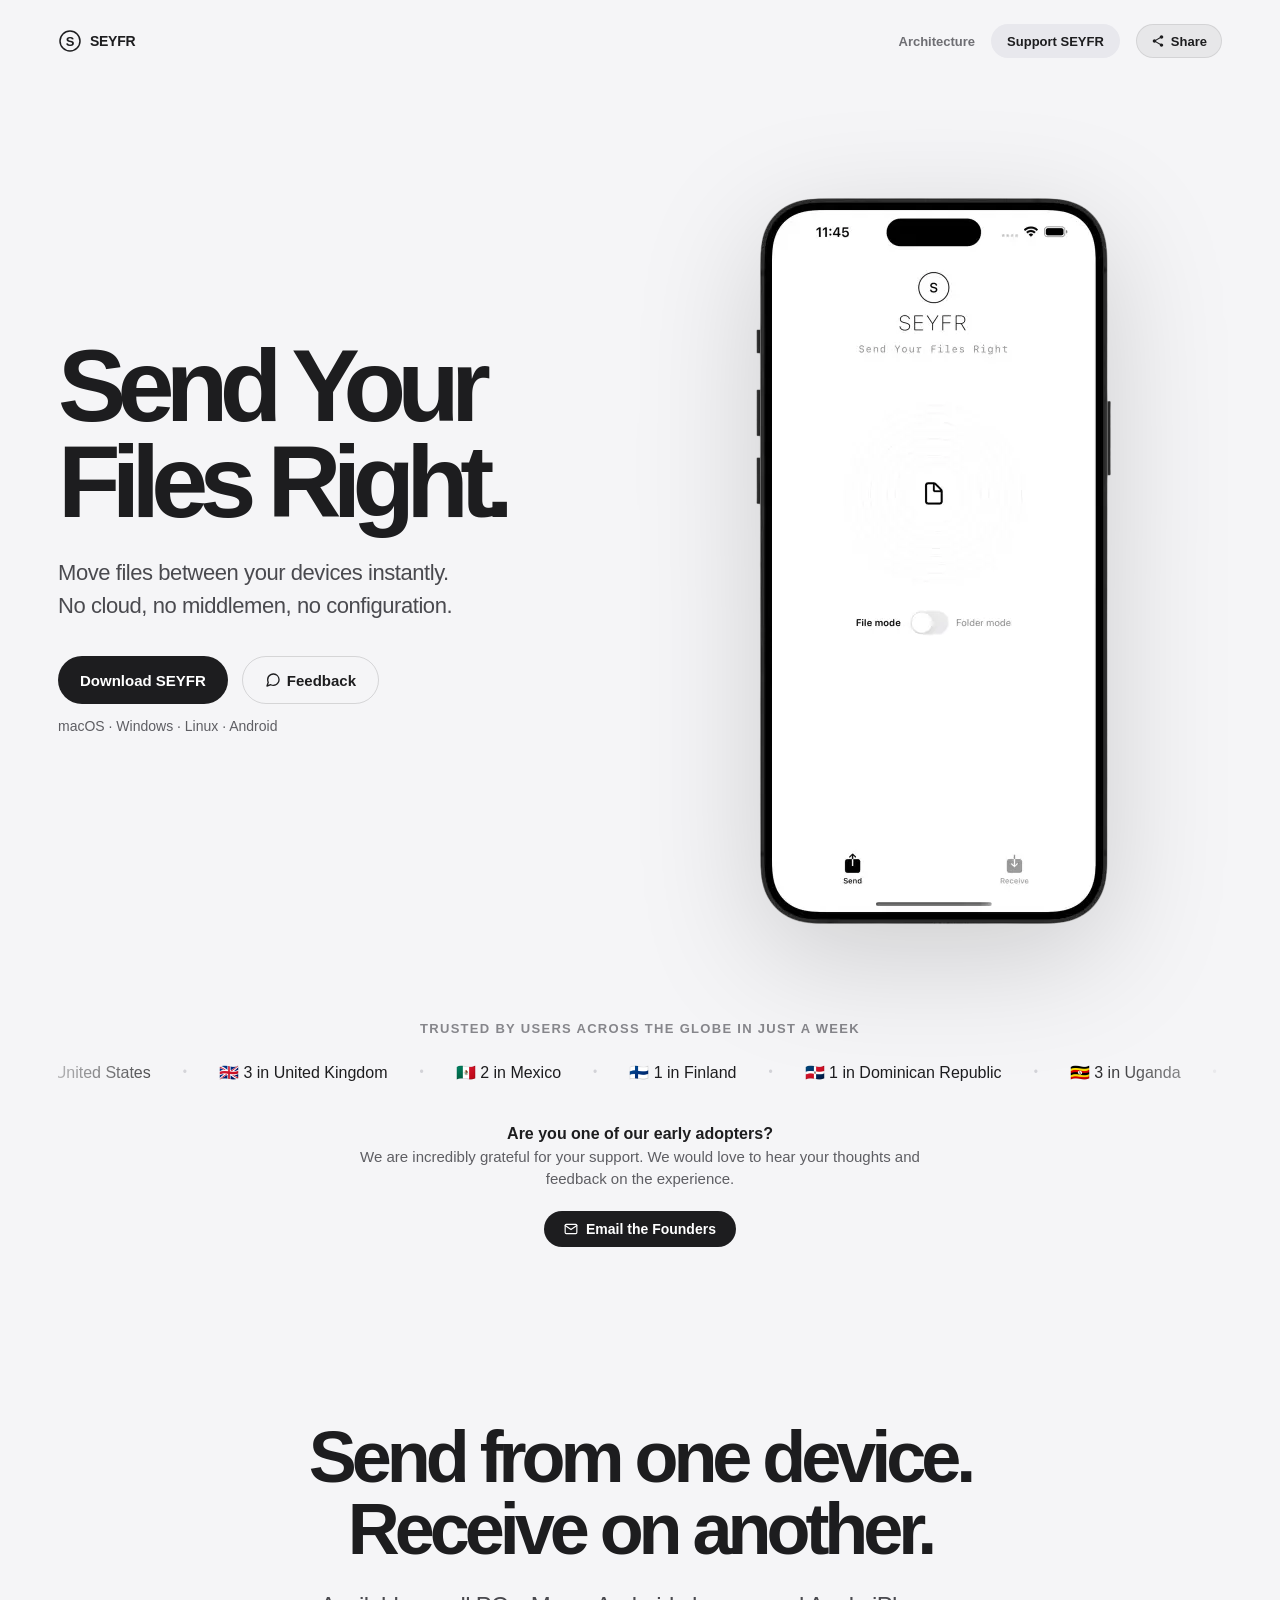
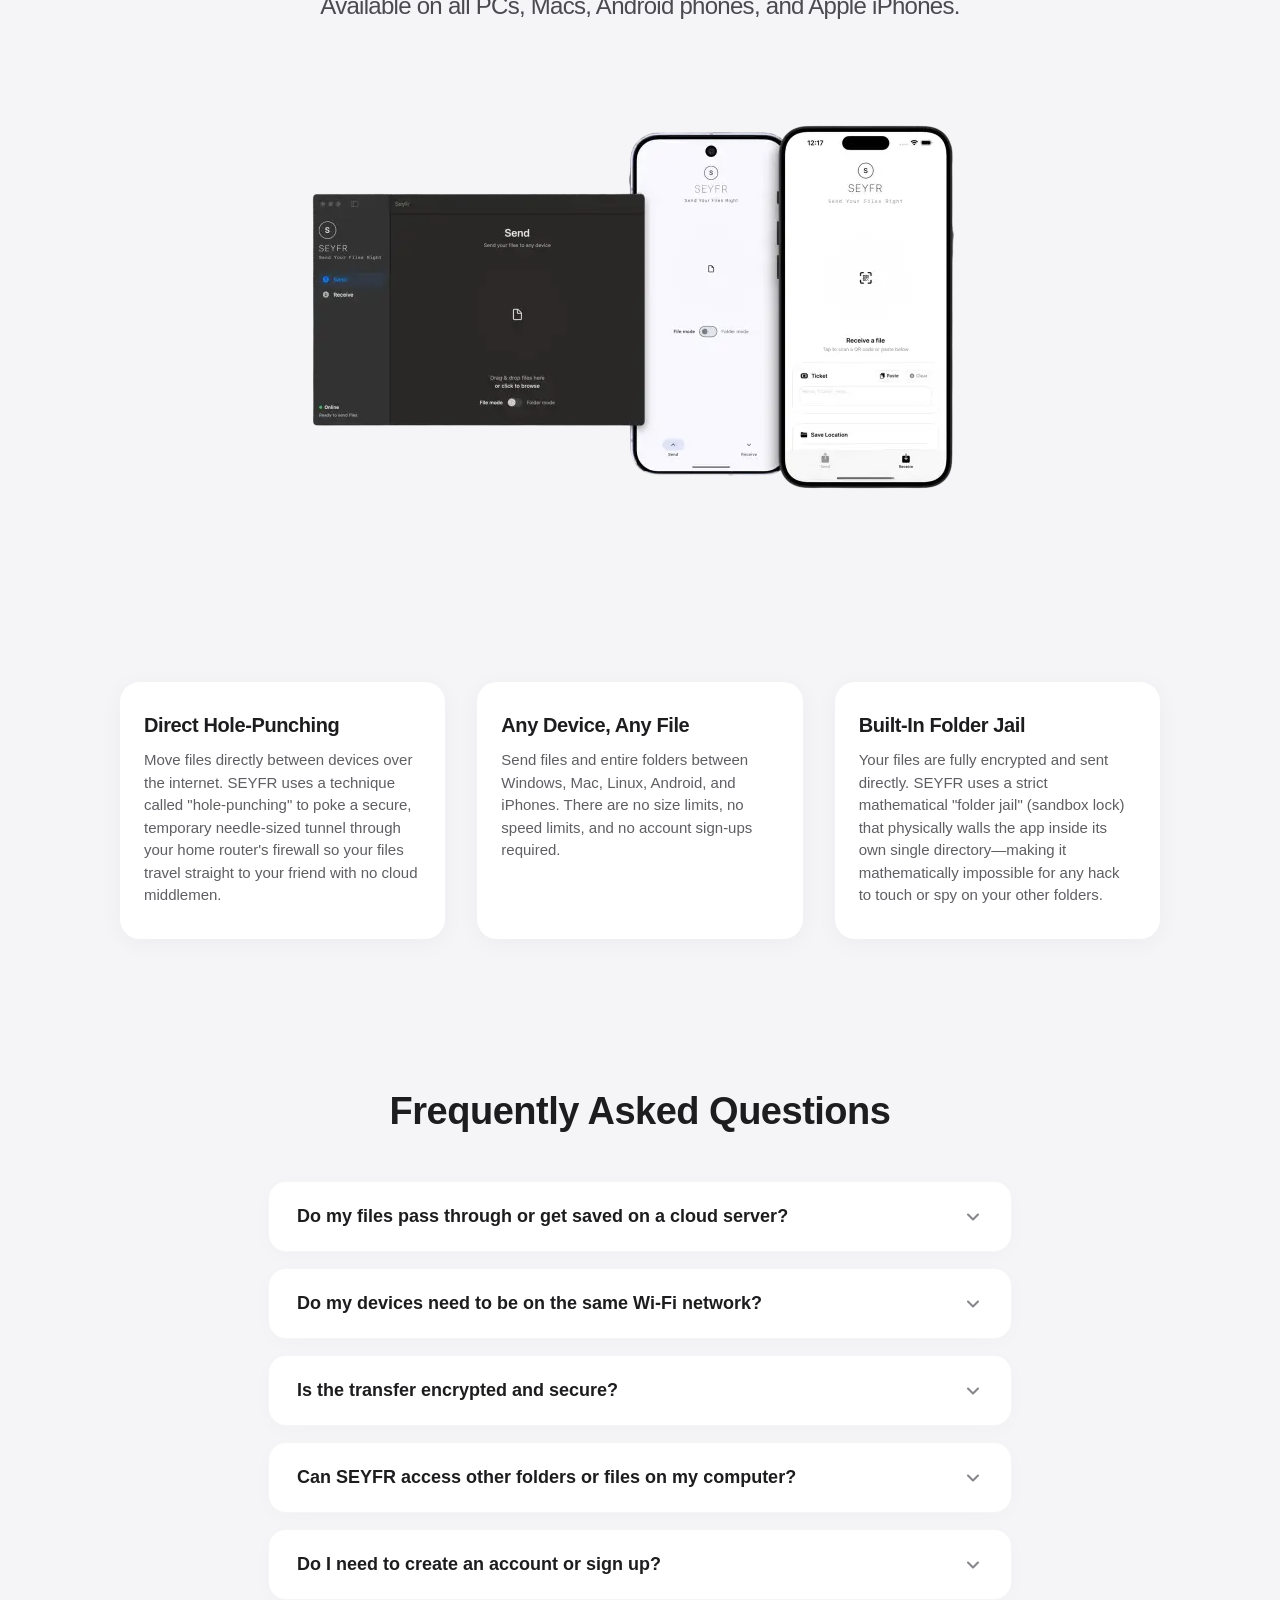
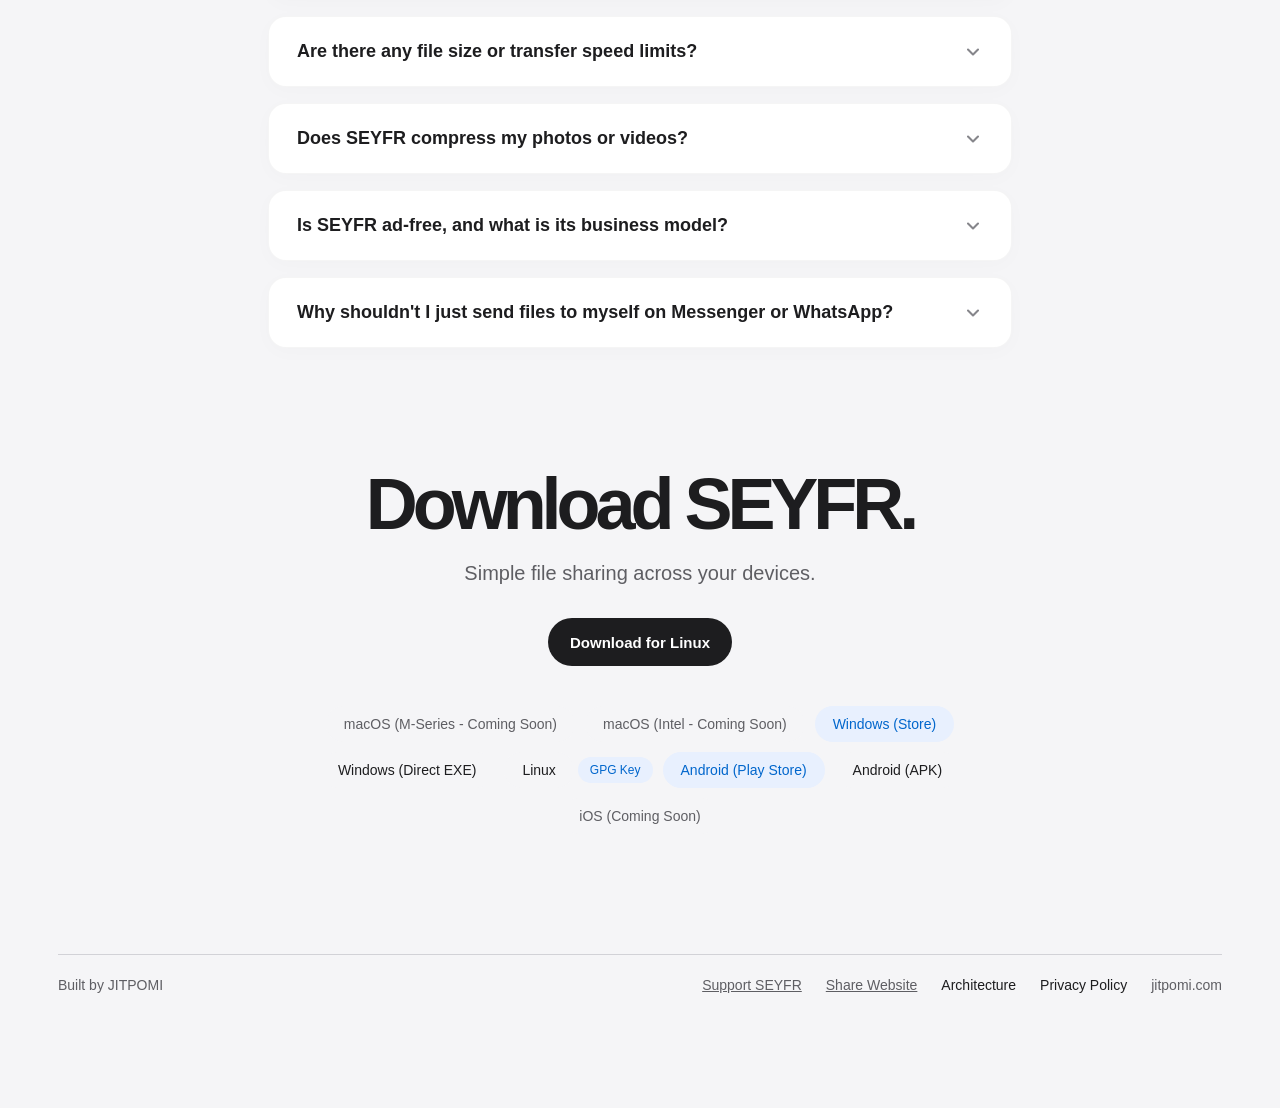
==== commit 9be124b2: "feat(website): add feedback button to hero section" ====
--- a/website/index.html
+++ b/website/index.html
@@ -1233,10 +1233,15 @@
           </div>
 
           <div class="actions">
-
-            <a id="hero-download-btn" class="button" href="#download">
-              Download SEYFR
-            </a>
+            <div style="display: flex; gap: 14px; align-items: center; flex-wrap: wrap;">
+              <a id="hero-download-btn" class="button" href="#download">
+                Download SEYFR
+              </a>
+              <a href="mailto:dev@jitpomi.com?subject=SEYFR%20Feedback" class="button" style="background: transparent; color: #1d1d1f; border: 1px solid rgba(29, 29, 31, 0.15);">
+                <svg width="16" height="16" viewBox="0 0 24 24" fill="none" stroke="currentColor" stroke-width="2" stroke-linecap="round" stroke-linejoin="round" style="margin-right: 6px;"><path d="M21 11.5a8.38 8.38 0 0 1-.9 3.8 8.5 8.5 0 0 1-7.6 4.7 8.38 8.38 0 0 1-3.8-.9L3 21l1.9-5.7a8.38 8.38 0 0 1-.9-3.8 8.5 8.5 0 0 1 4.7-7.6 8.38 8.38 0 0 1 3.8-.9h.5a8.48 8.48 0 0 1 8 8v.5z"></path></svg>
+                Feedback
+              </a>
+            </div>
 
             <div class="platforms">
               macOS · Windows · Linux · Android
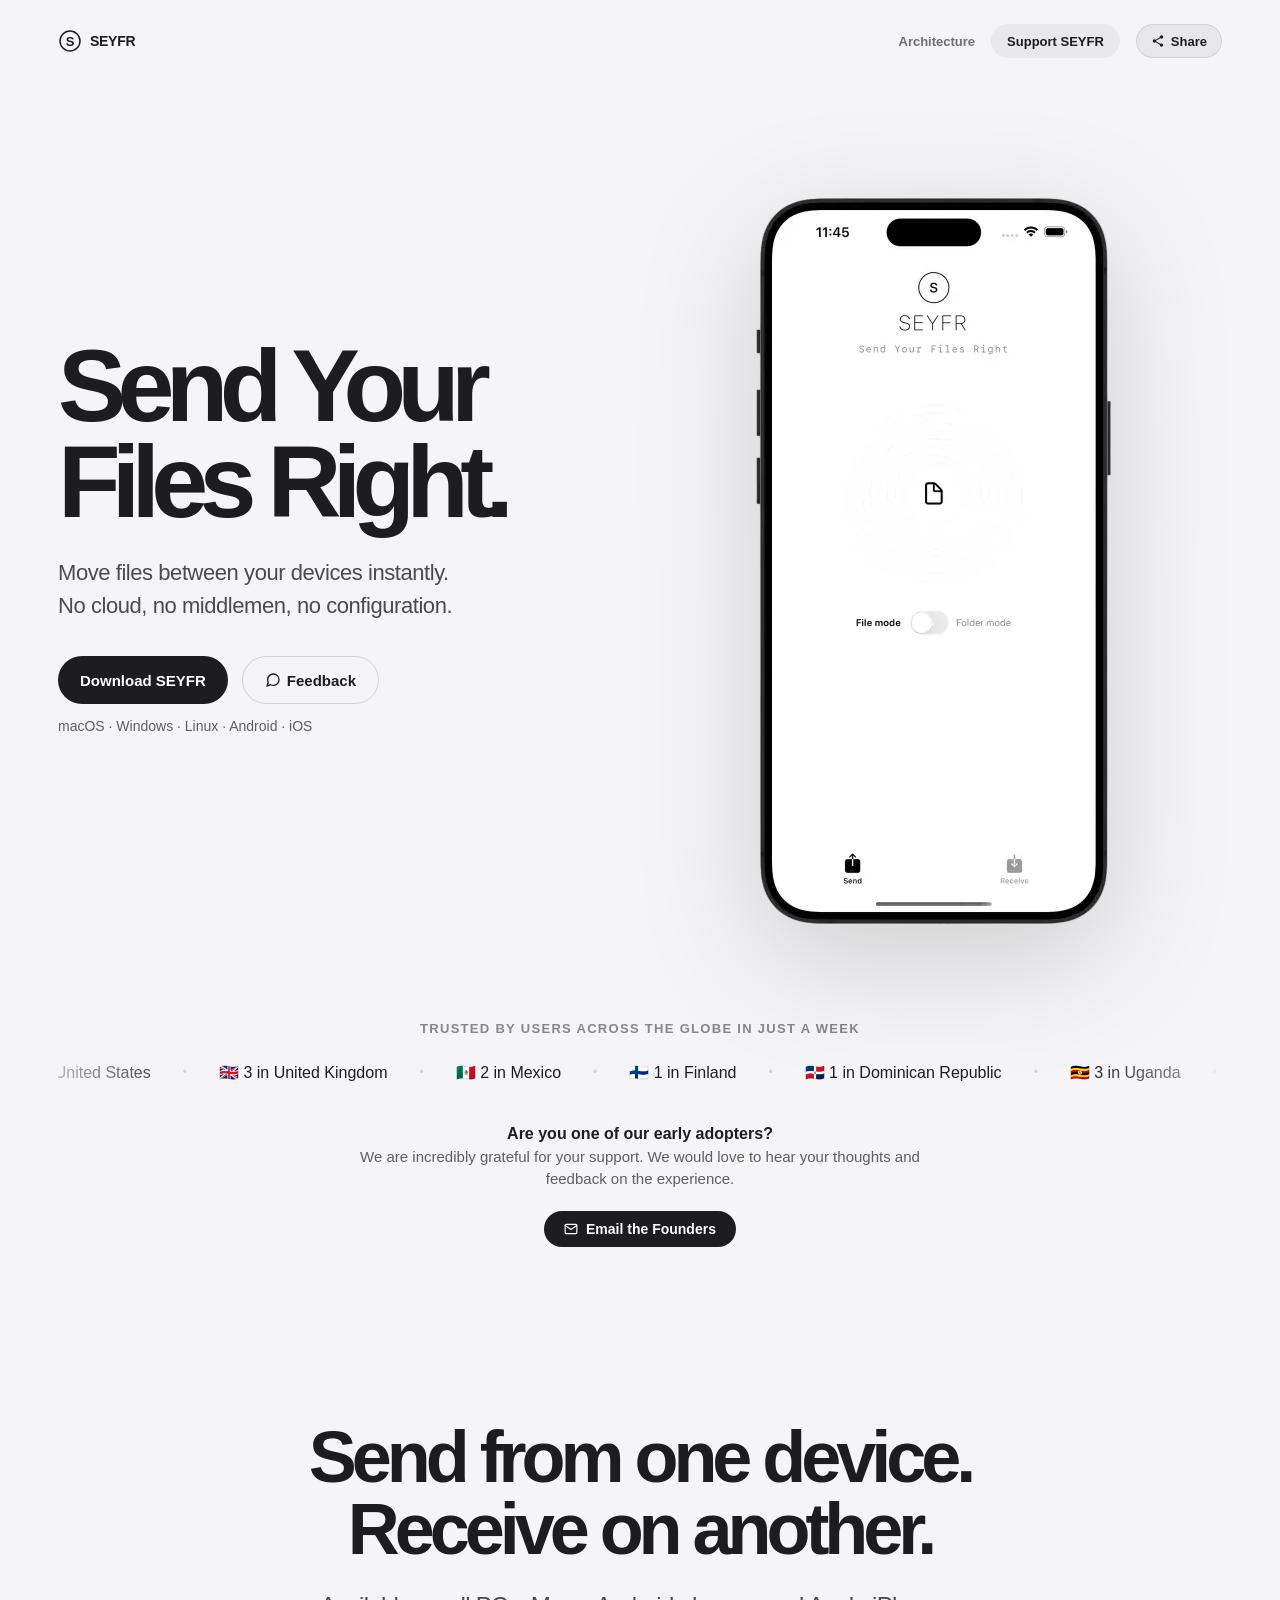
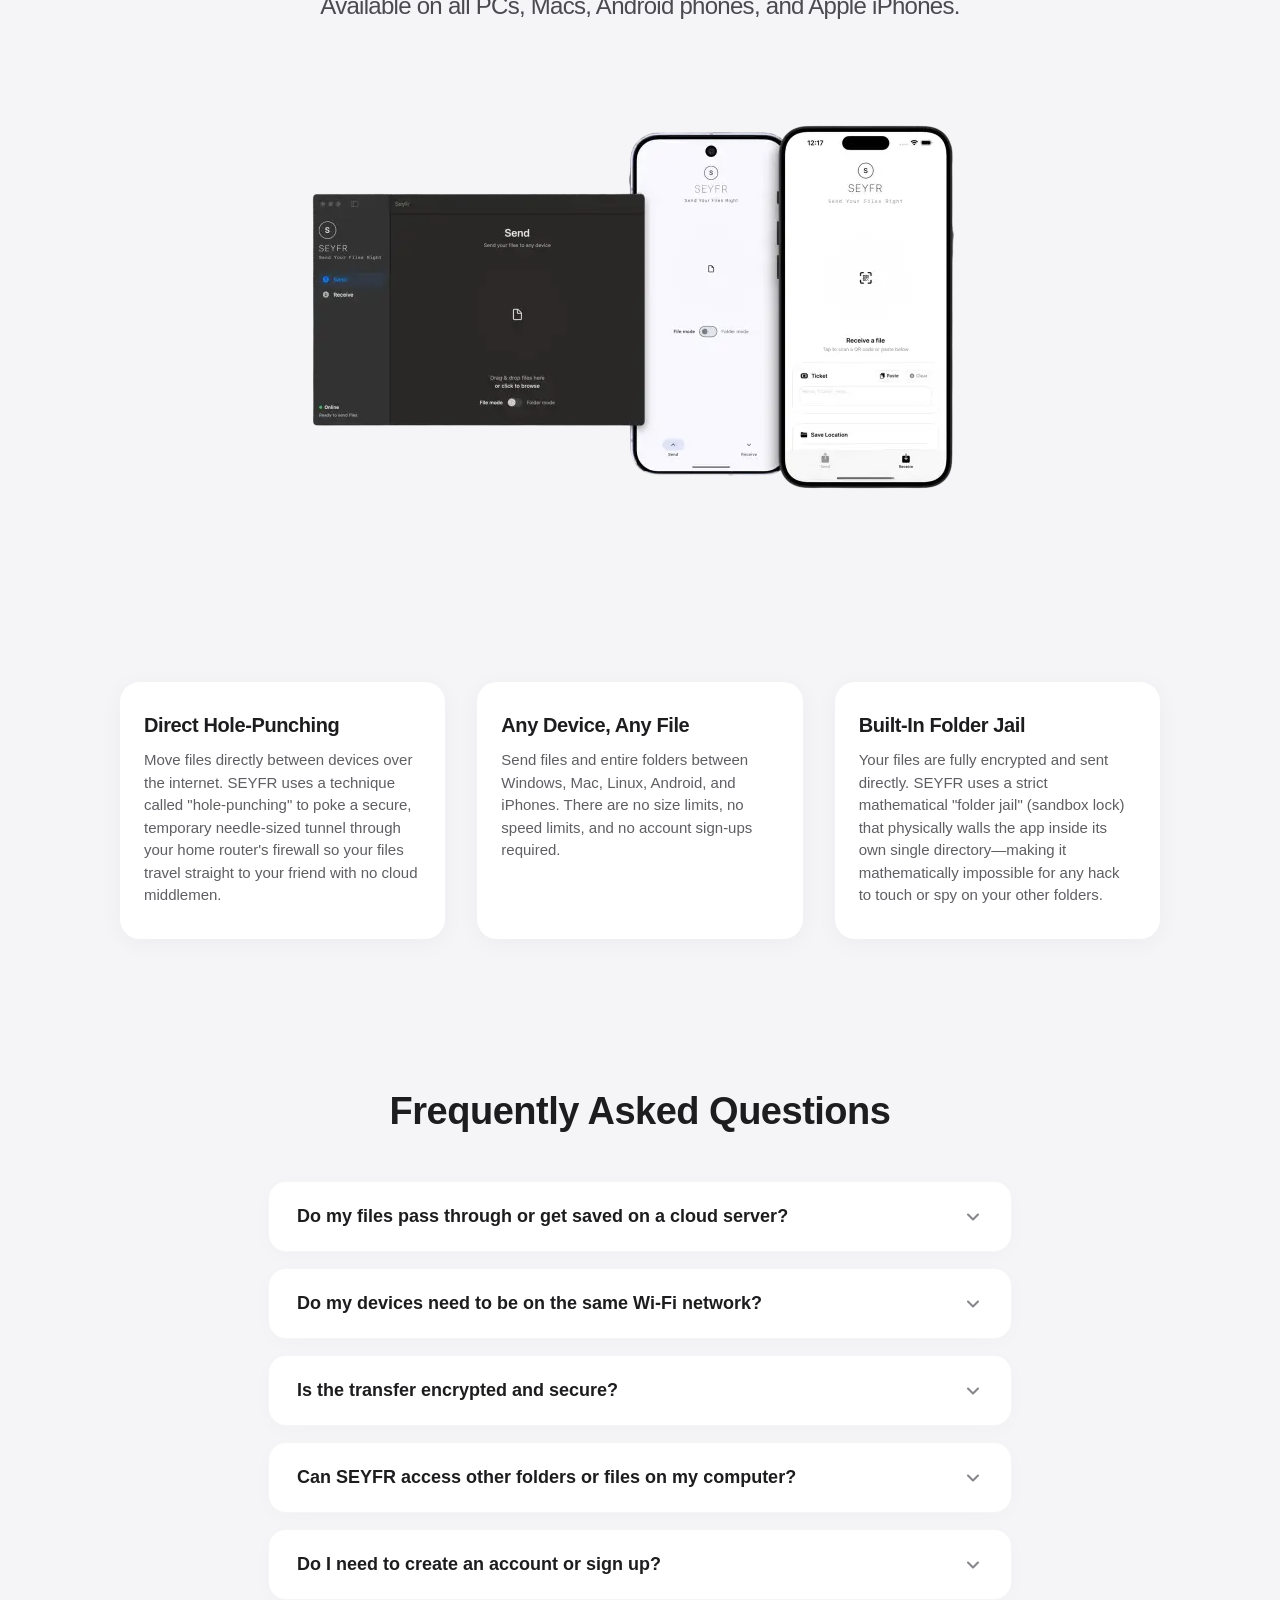
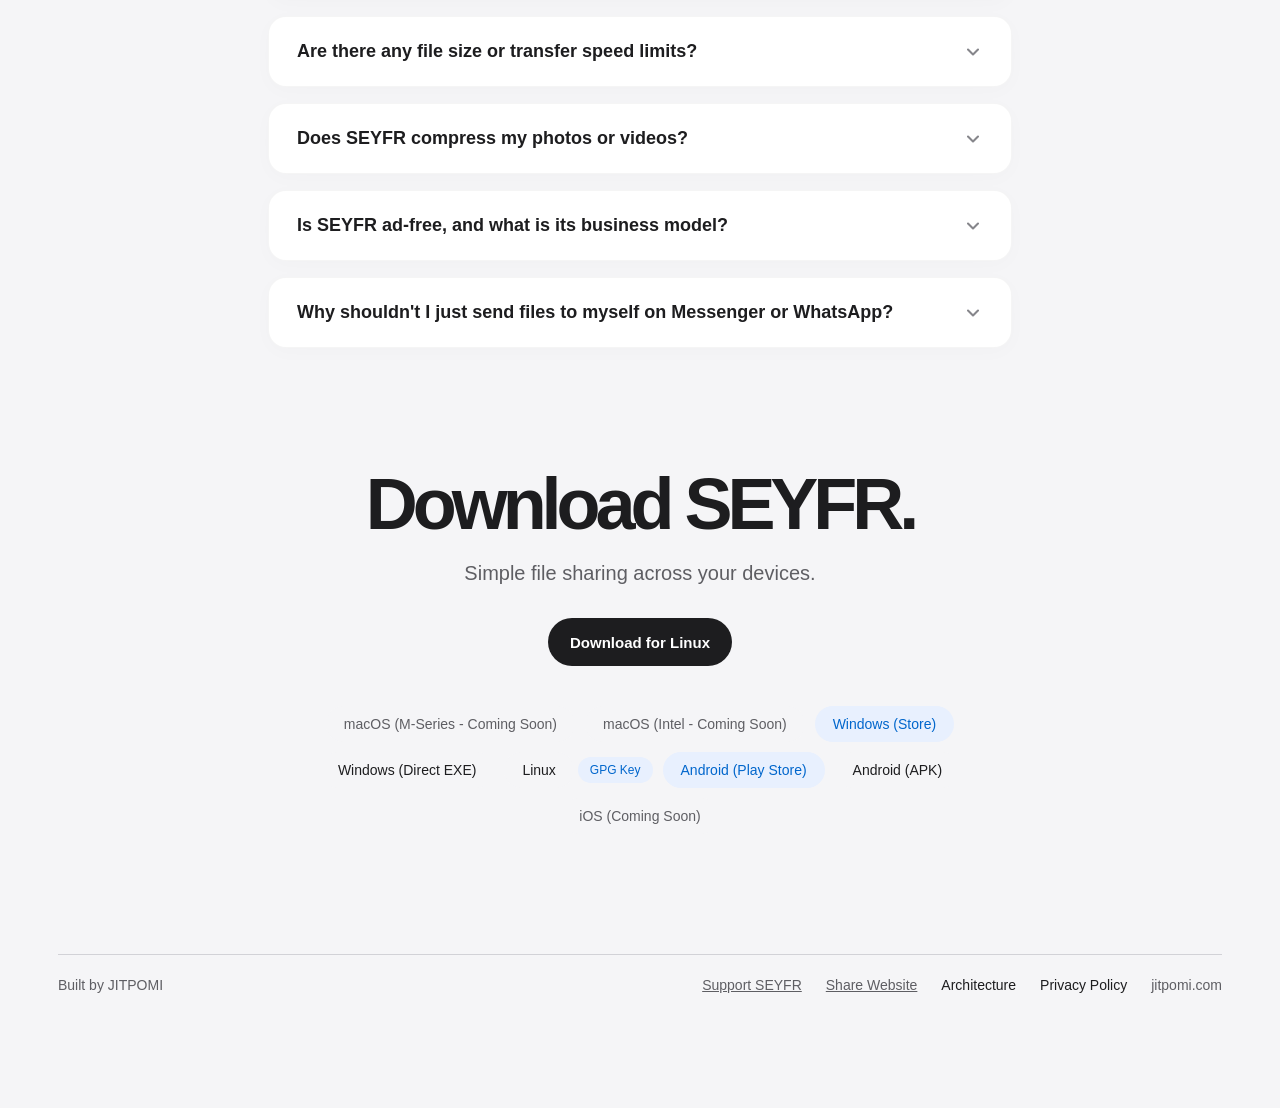
==== commit c311e8d7: "fix(website): add iOS to platform list in hero" ====
--- a/website/index.html
+++ b/website/index.html
@@ -1244,7 +1244,7 @@
             </div>
 
             <div class="platforms">
-              macOS · Windows · Linux · Android
+              macOS · Windows · Linux · Android · iOS
             </div>
 
           </div>
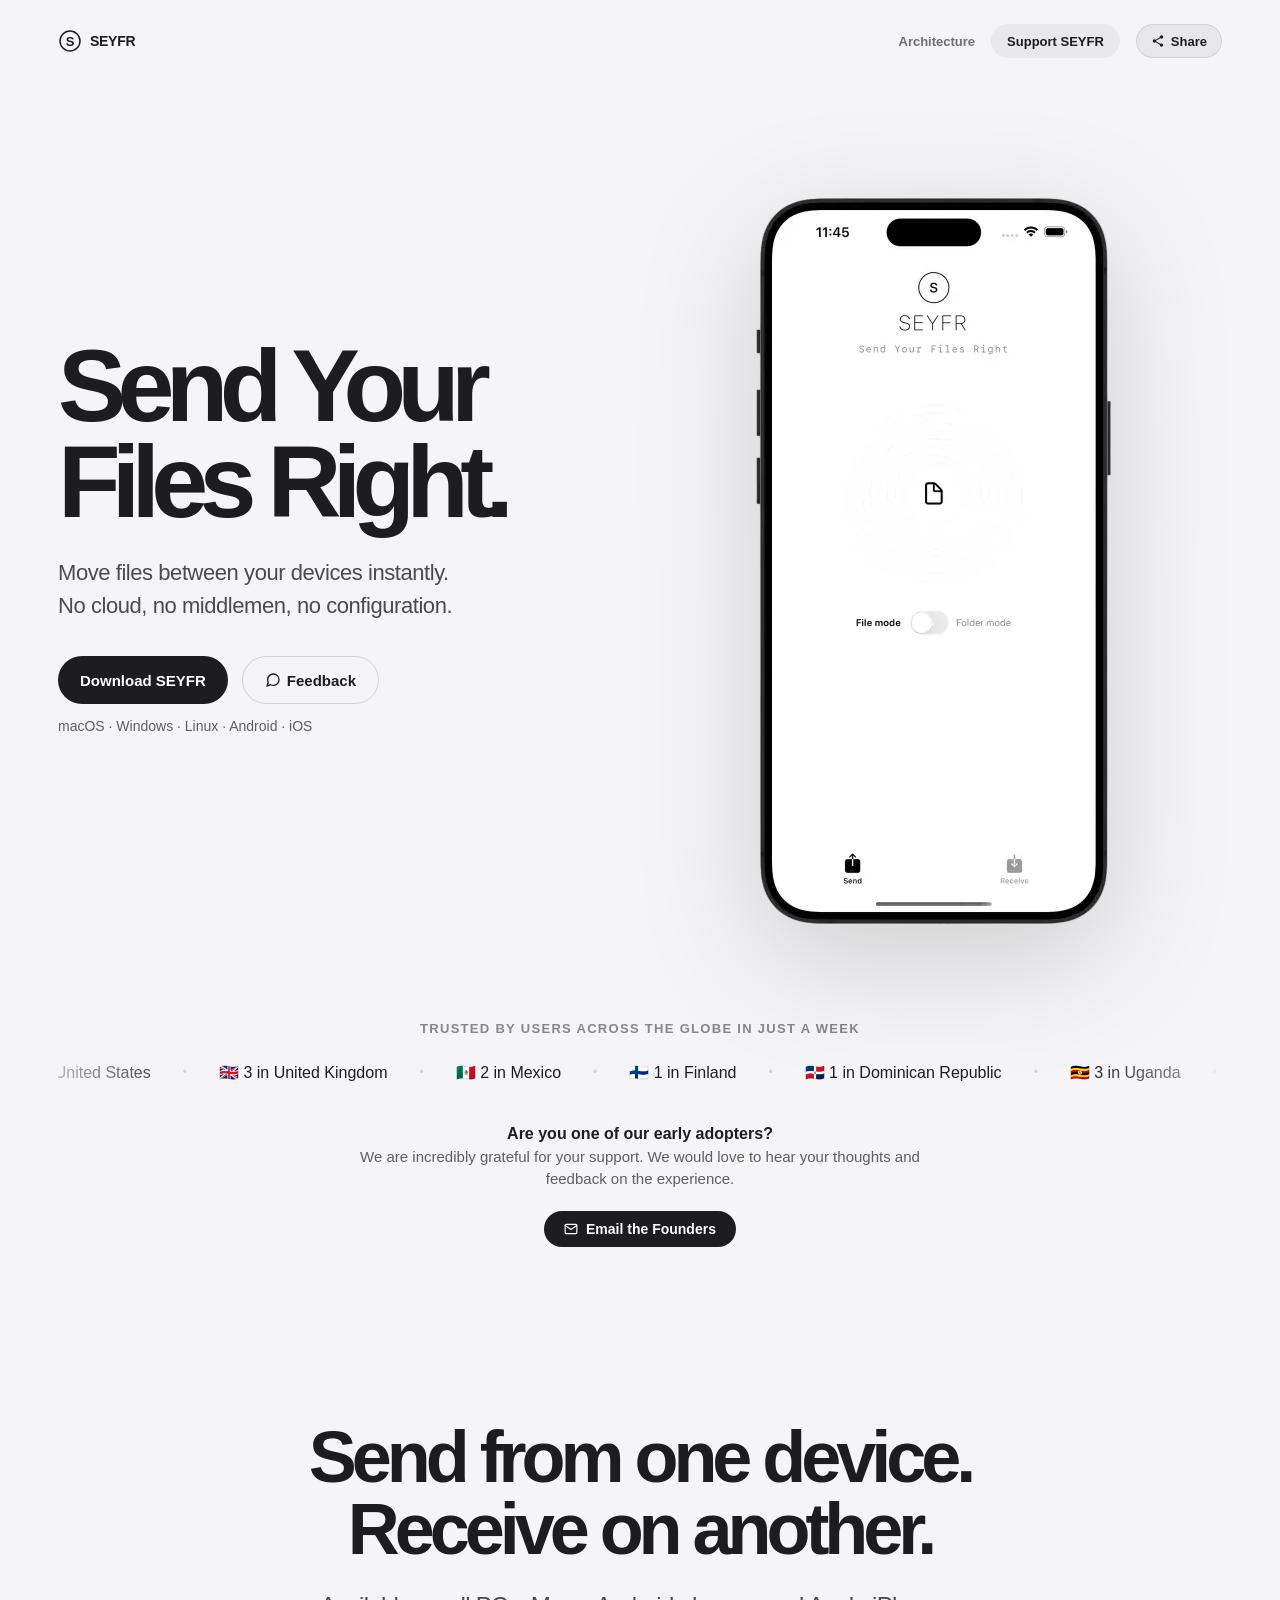
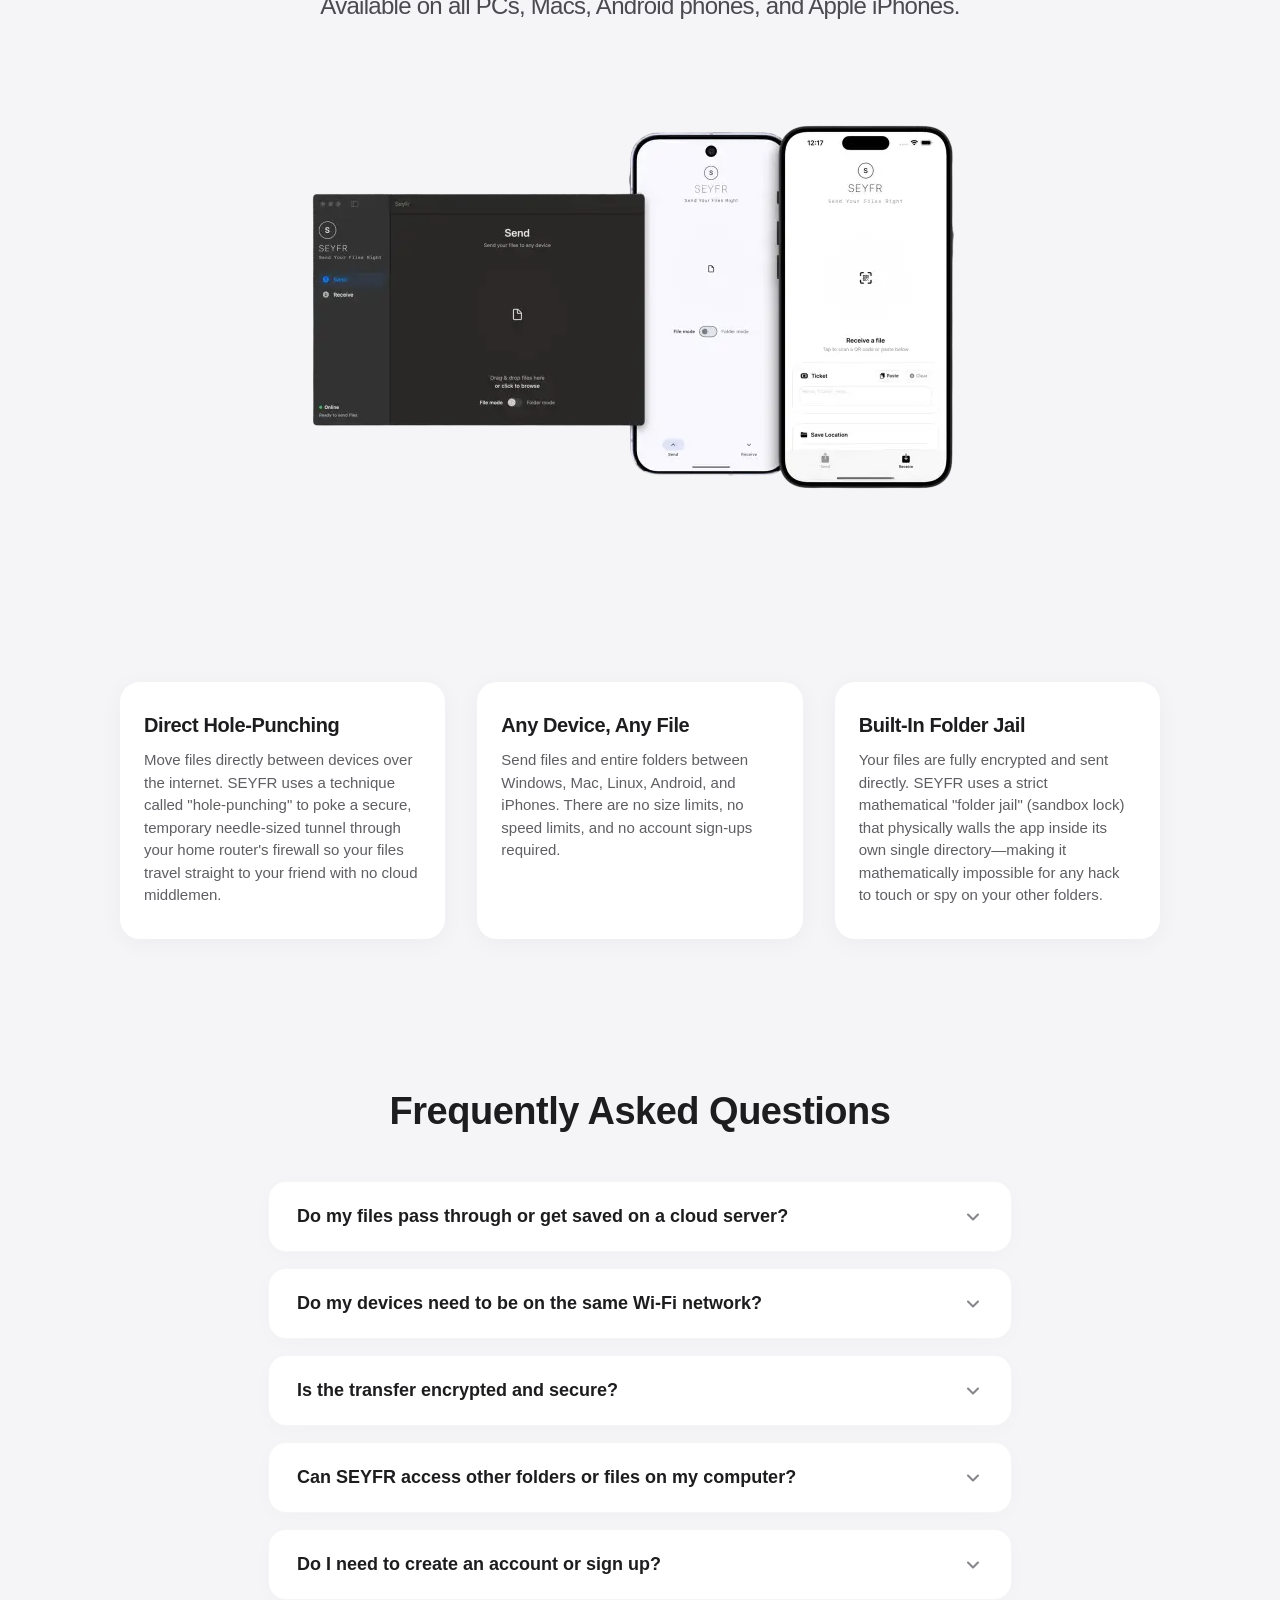
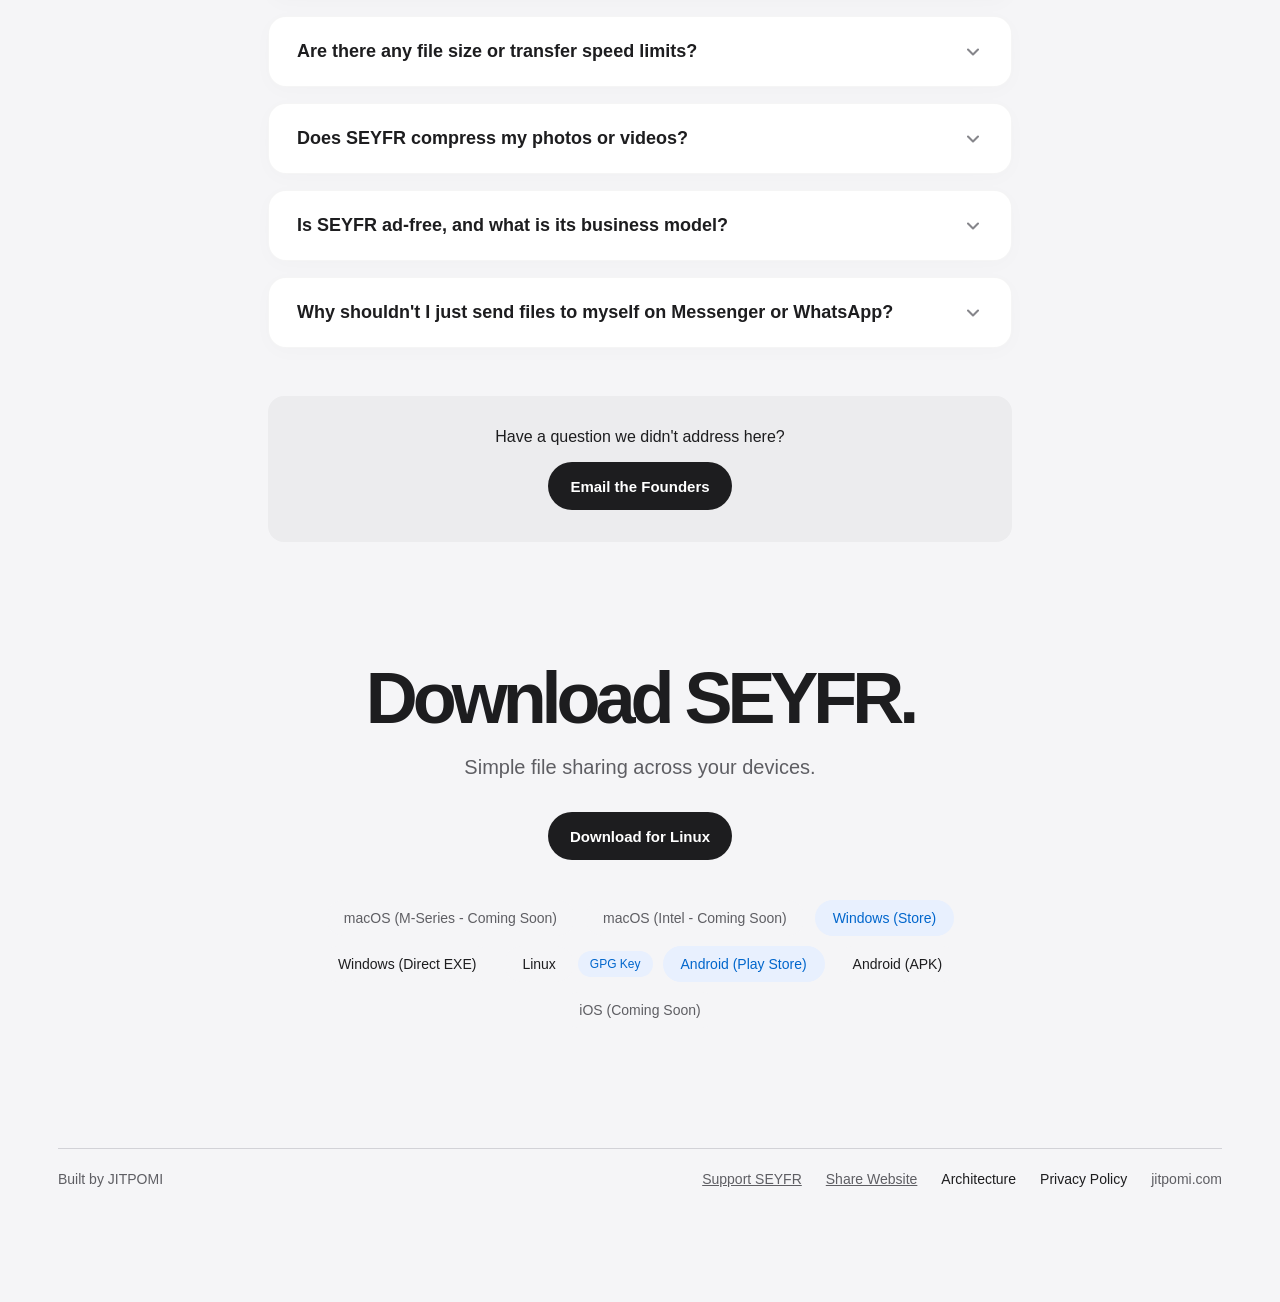
==== commit 3dd40e14: "feat(website): add contact invite to bottom of FAQ" ====
--- a/website/index.html
+++ b/website/index.html
@@ -1189,6 +1189,19 @@
     .review-btn:hover {
       opacity: 0.88;
     }
+    .faq-footer {
+      margin-top: 48px;
+      text-align: center;
+      padding: 32px 24px;
+      background: rgba(29, 29, 31, 0.04);
+      border-radius: 16px;
+    }
+    .faq-footer p {
+      margin: 0 0 16px 0;
+      color: #1d1d1f;
+      font-size: 16px;
+      font-weight: 500;
+    }
   </style>
 </head>
 
@@ -1539,6 +1552,11 @@
             </div>
           </div>
  
+        </div>
+        
+        <div class="faq-footer">
+          <p>Have a question we didn't address here?</p>
+          <a href="mailto:dev@jitpomi.com?subject=SEYFR%20Question" class="button">Email the Founders</a>
         </div>
       </section>
 
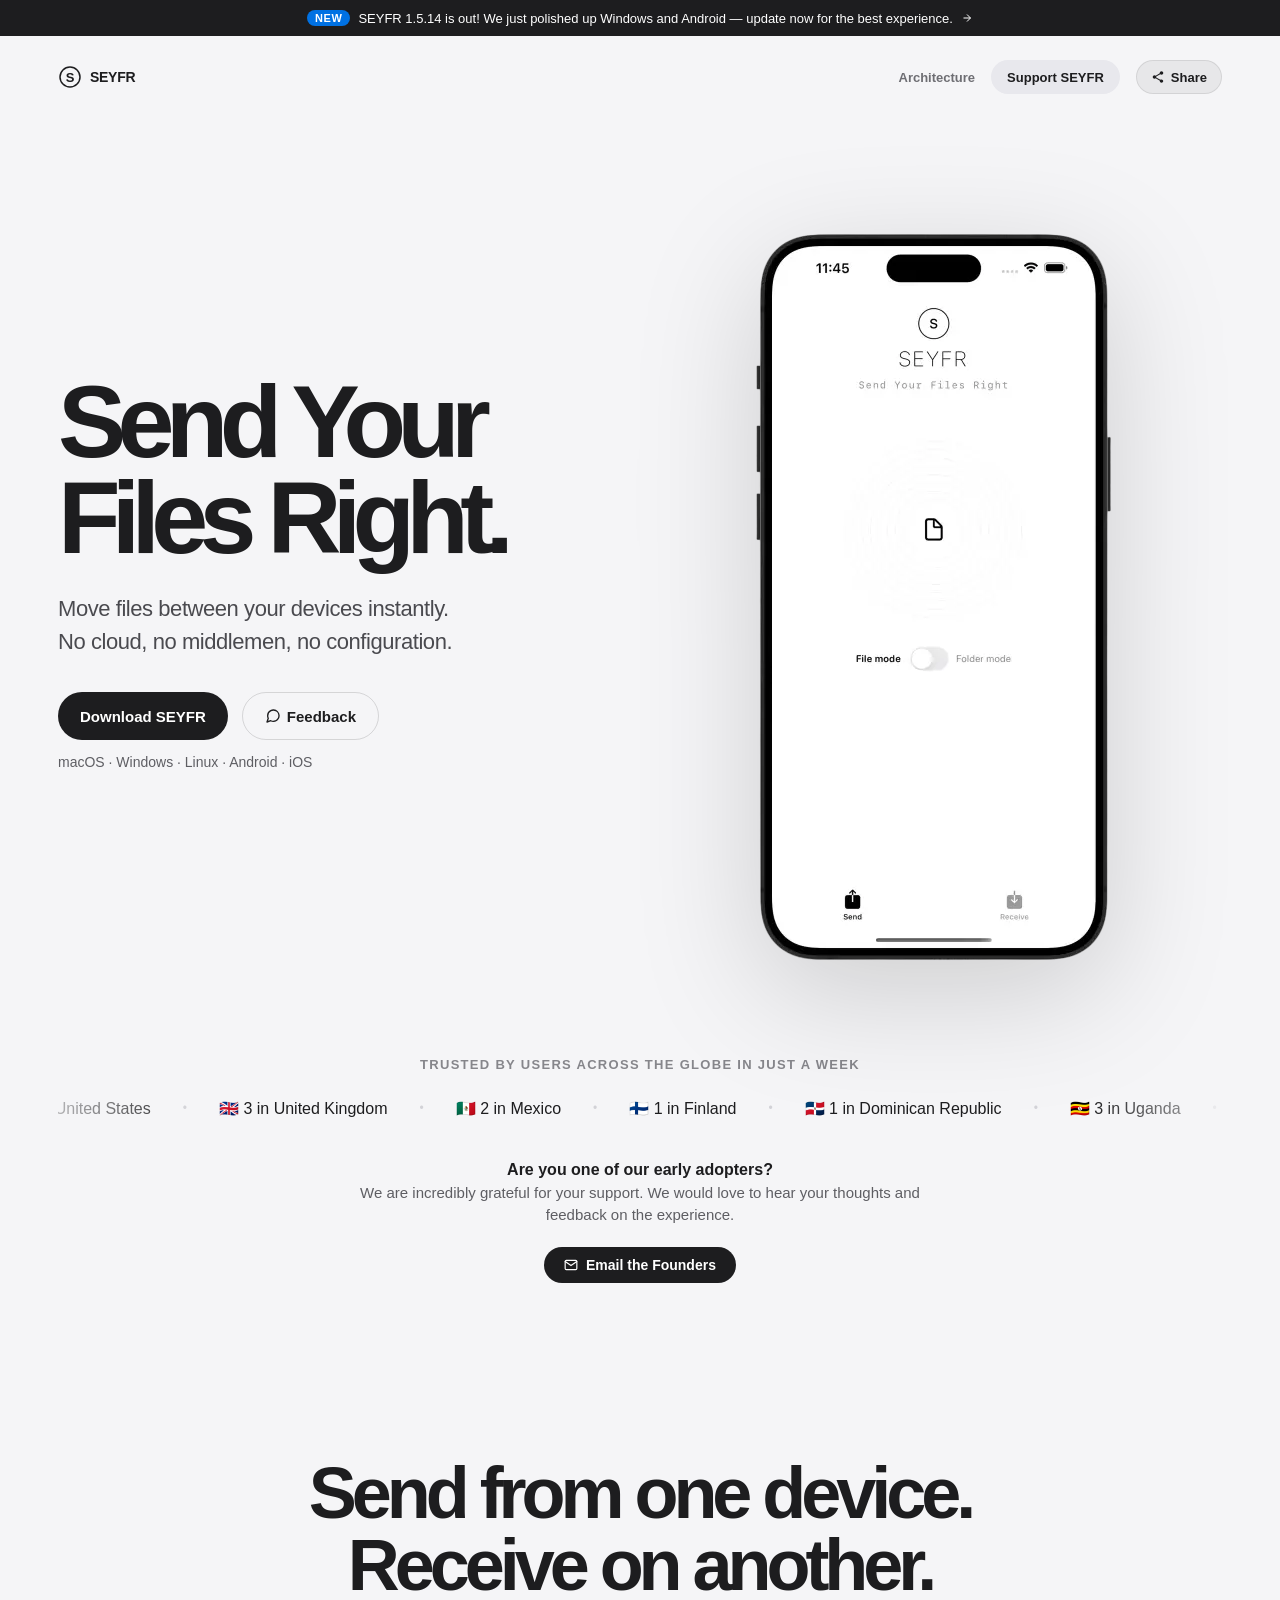
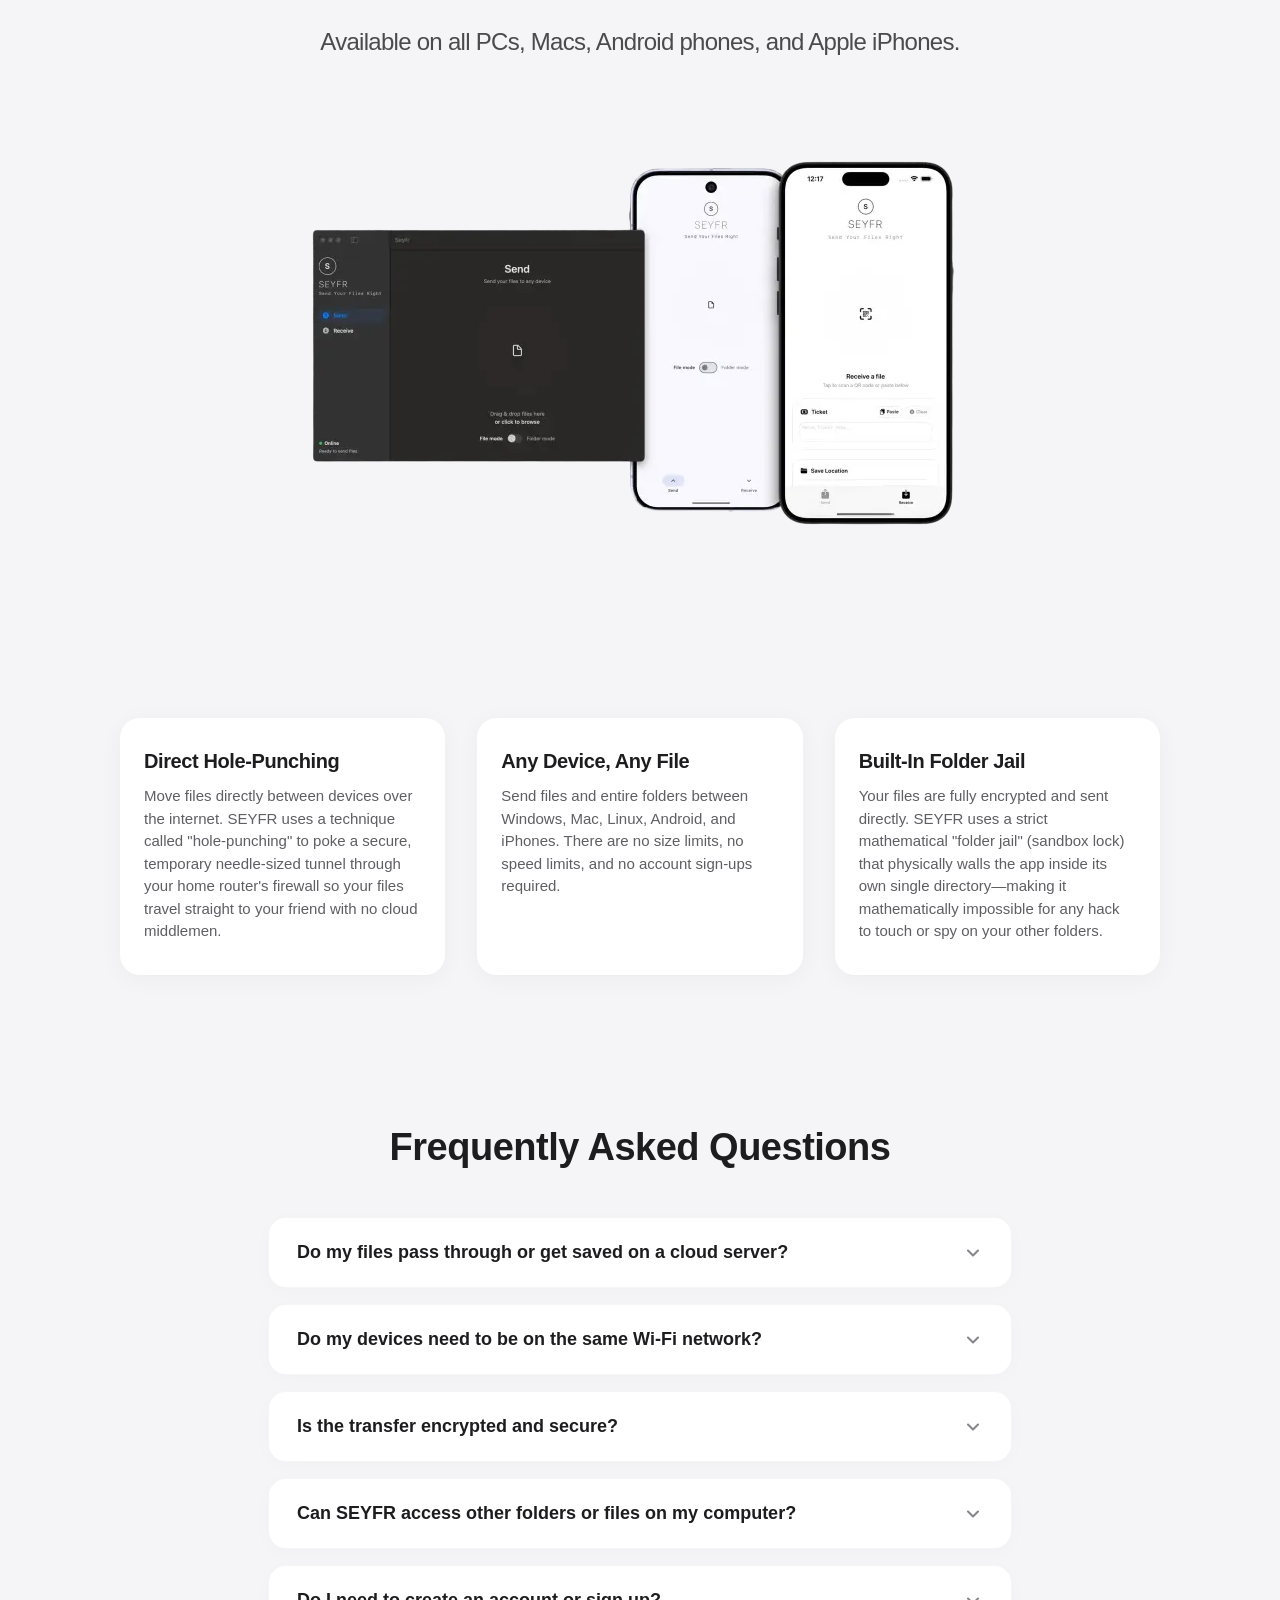
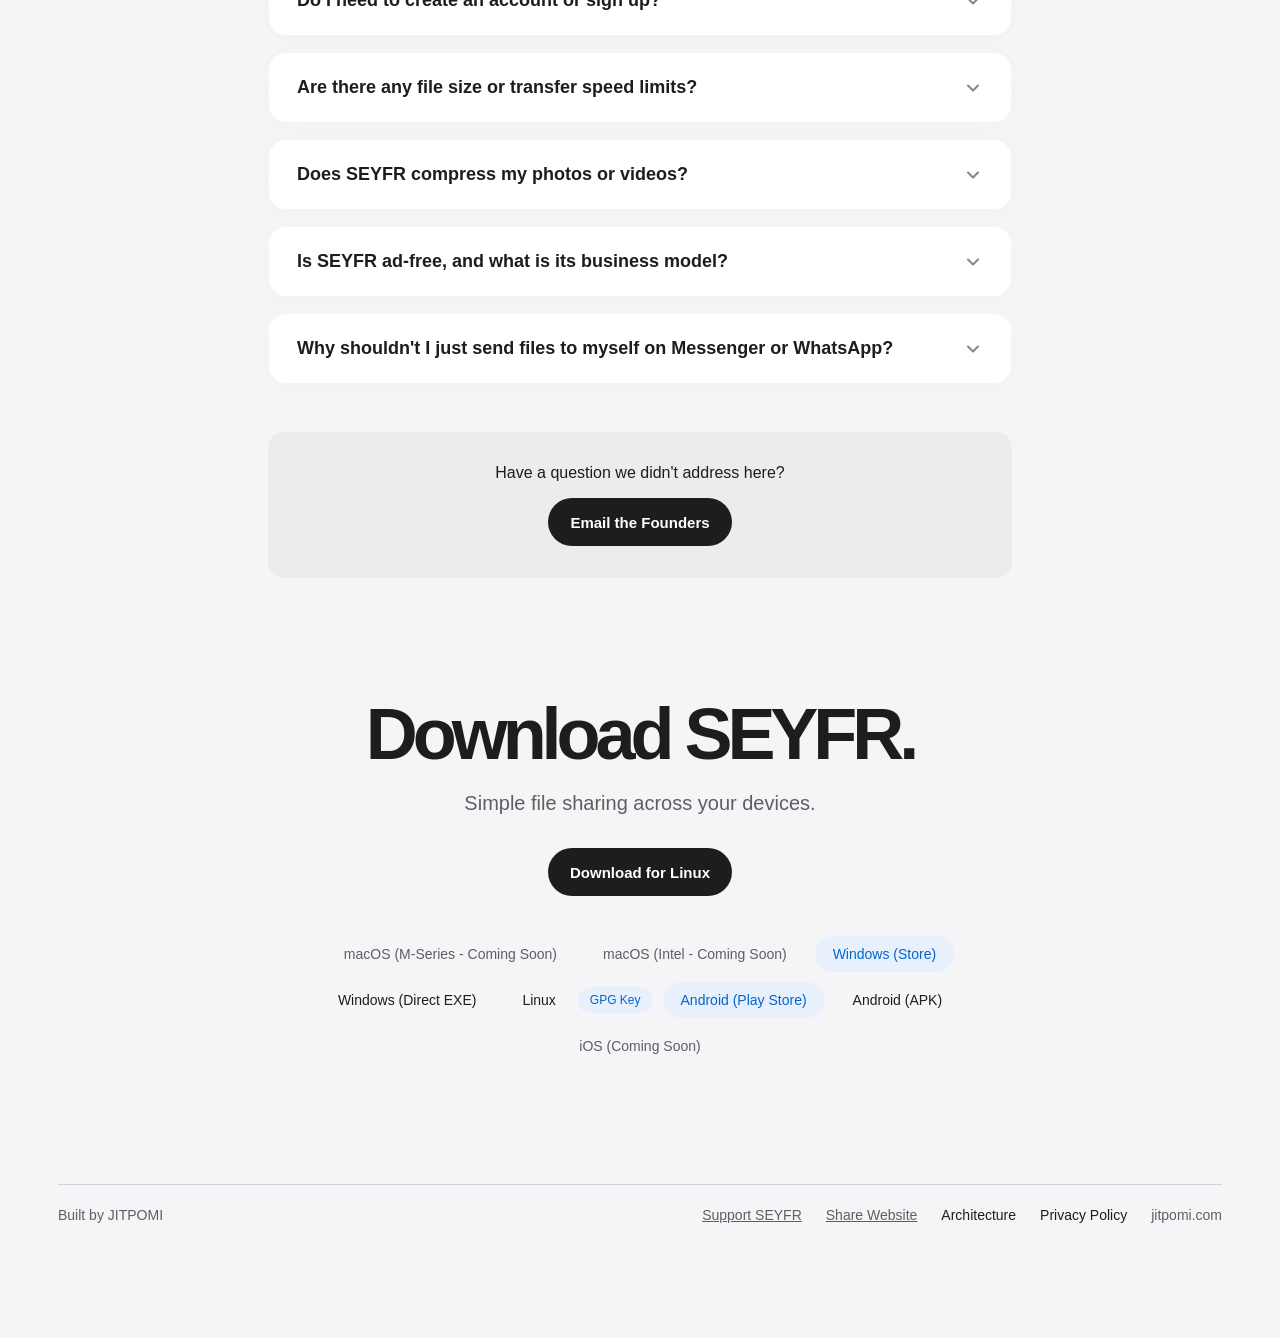
==== commit e8584c74: "feat(website): add global update announcement banner for 1.5.14" ====
--- a/website/index.html
+++ b/website/index.html
@@ -1202,6 +1202,36 @@
       font-size: 16px;
       font-weight: 500;
     }
+    .announcement-banner {
+      background: #1d1d1f;
+      color: white;
+      text-align: center;
+      padding: 10px 16px;
+      font-size: 13px;
+      font-weight: 500;
+      position: relative;
+      z-index: 100;
+    }
+    .announcement-banner a {
+      color: white;
+      text-decoration: none;
+      display: inline-flex;
+      align-items: center;
+      gap: 8px;
+    }
+    .announcement-banner a:hover {
+      text-decoration: underline;
+    }
+    .announcement-banner .badge {
+      background: #0071e3;
+      color: white;
+      padding: 2px 8px;
+      border-radius: 999px;
+      font-size: 11px;
+      font-weight: 600;
+      text-transform: uppercase;
+      letter-spacing: 0.05em;
+    }
   </style>
 </head>
 
@@ -1210,6 +1240,15 @@
   <noscript><iframe src="https://www.googletagmanager.com/ns.html?id=GTM-52V2WW7C"
   height="0" width="0" style="display:none;visibility:hidden"></iframe></noscript>
   <!-- End Google Tag Manager (noscript) -->
+  
+  <div class="announcement-banner">
+    <a href="#download">
+      <span class="badge">New</span>
+      SEYFR 1.5.14 is out! We just polished up Windows and Android — update now for the best experience.
+      <svg width="12" height="12" viewBox="0 0 24 24" fill="none" stroke="currentColor" stroke-width="2"><path d="M5 12h14M12 5l7 7-7 7"/></svg>
+    </a>
+  </div>
+
   <div class="wrap">
 
     <nav>
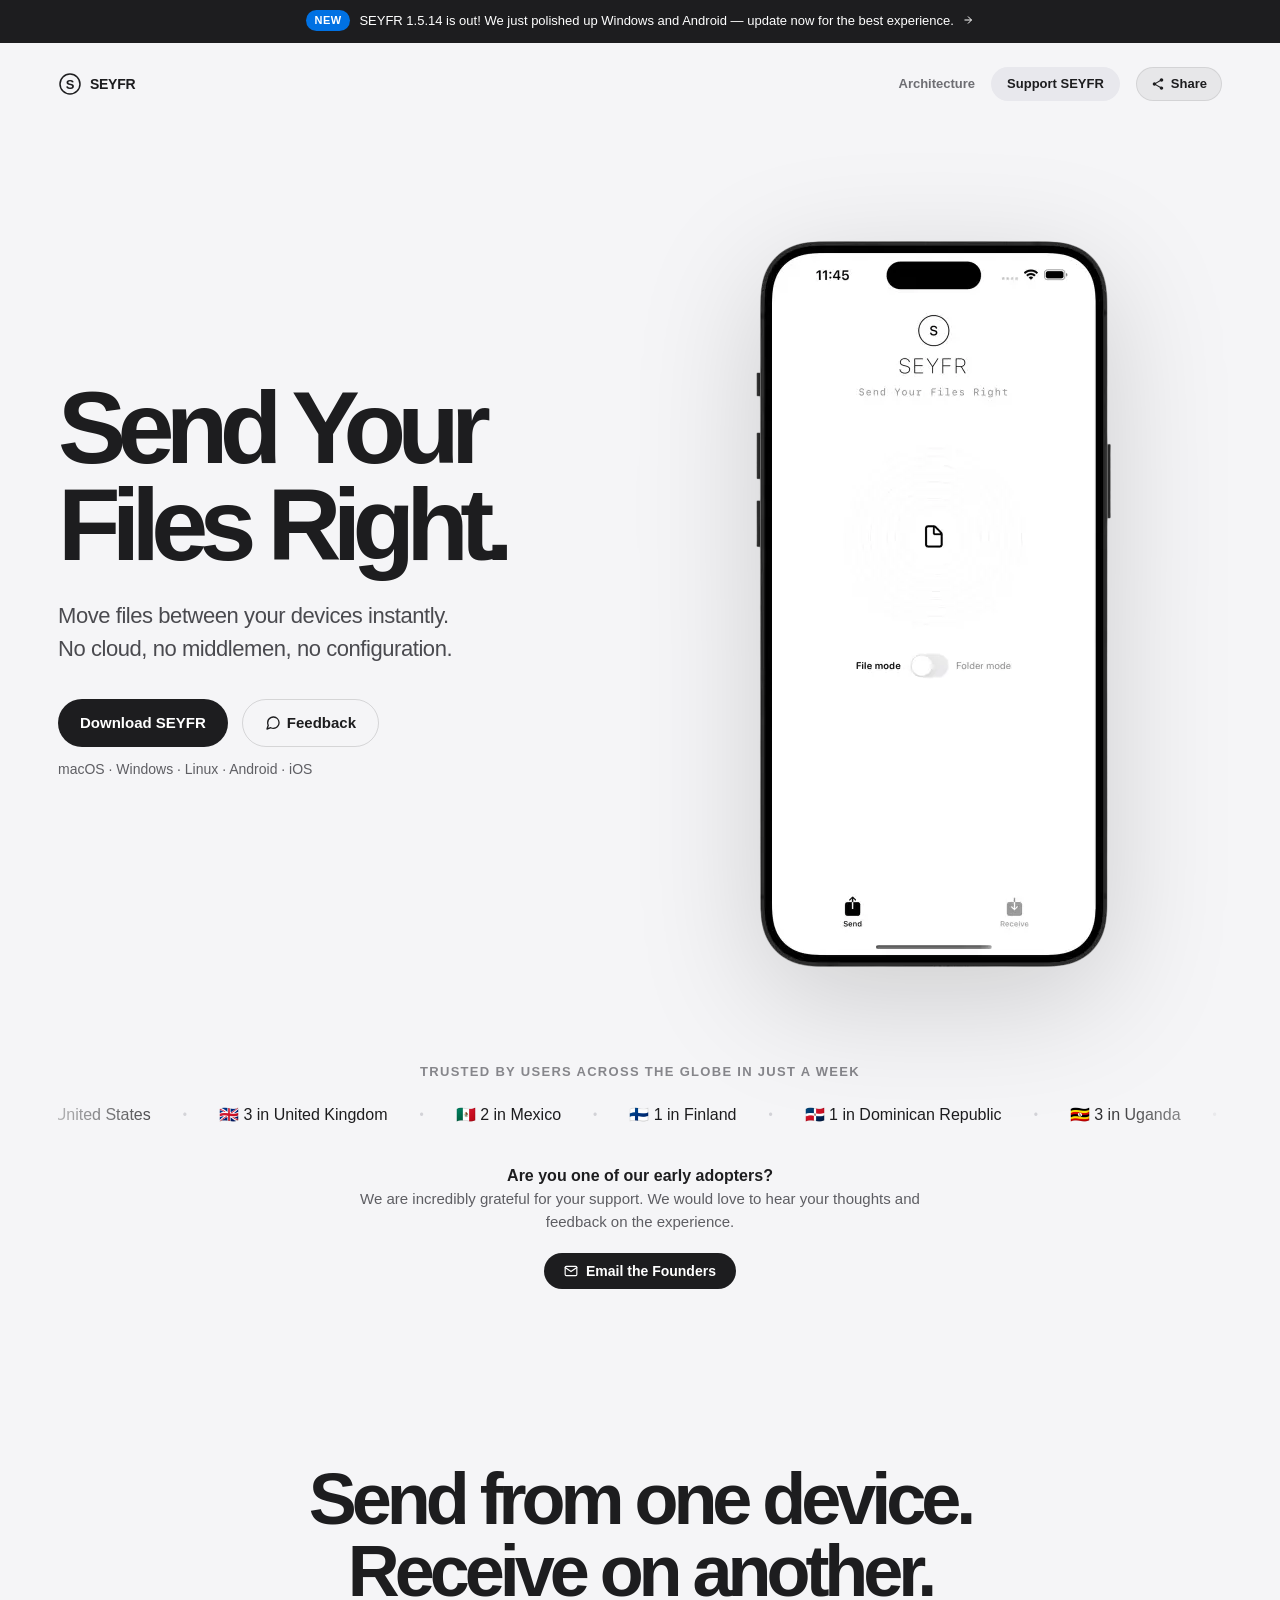
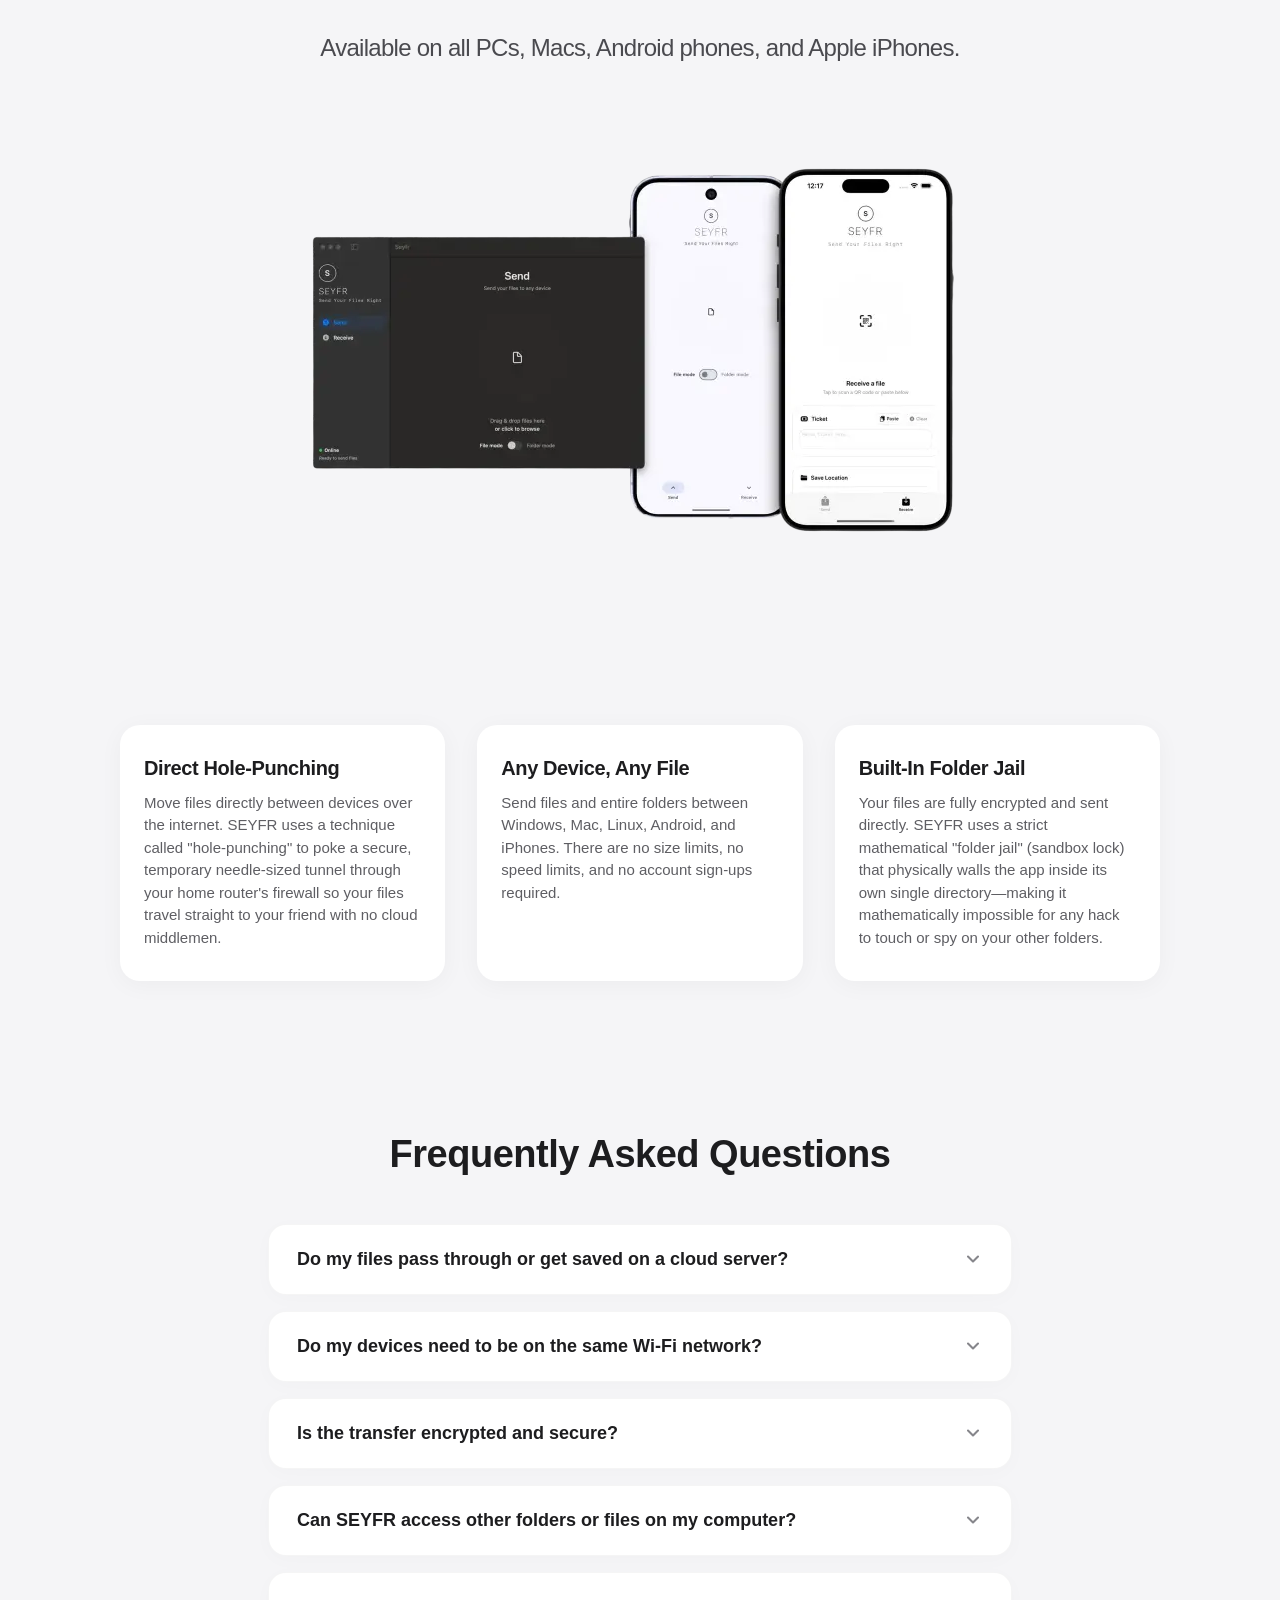
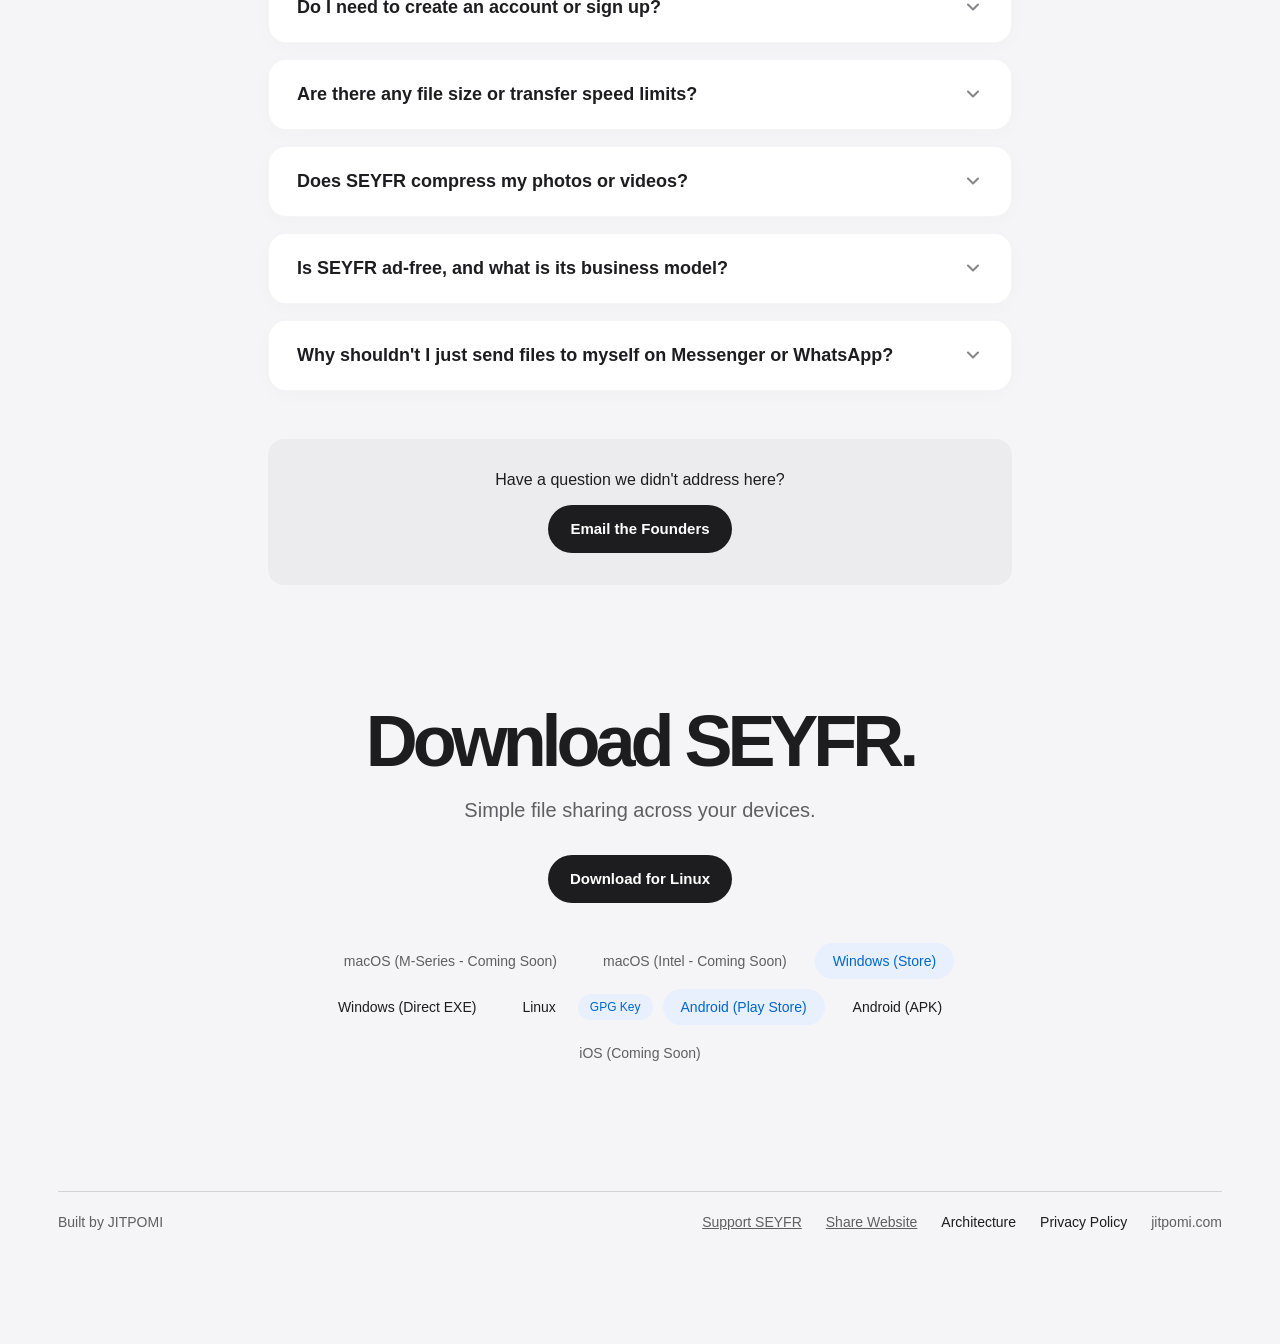
==== commit ea087377: "fix(website): fix mobile text wrapping in announcement banner" ====
--- a/website/index.html
+++ b/website/index.html
@@ -1215,14 +1215,15 @@
     .announcement-banner a {
       color: white;
       text-decoration: none;
-      display: inline-flex;
-      align-items: center;
-      gap: 8px;
+      display: inline-block;
+      line-height: 1.5;
     }
     .announcement-banner a:hover {
       text-decoration: underline;
     }
     .announcement-banner .badge {
+      display: inline-block;
+      vertical-align: middle;
       background: #0071e3;
       color: white;
       padding: 2px 8px;
@@ -1231,6 +1232,14 @@
       font-weight: 600;
       text-transform: uppercase;
       letter-spacing: 0.05em;
+      margin-right: 6px;
+      margin-bottom: 2px;
+    }
+    .announcement-banner svg {
+      display: inline-block;
+      vertical-align: middle;
+      margin-left: 4px;
+      margin-bottom: 2px;
     }
   </style>
 </head>
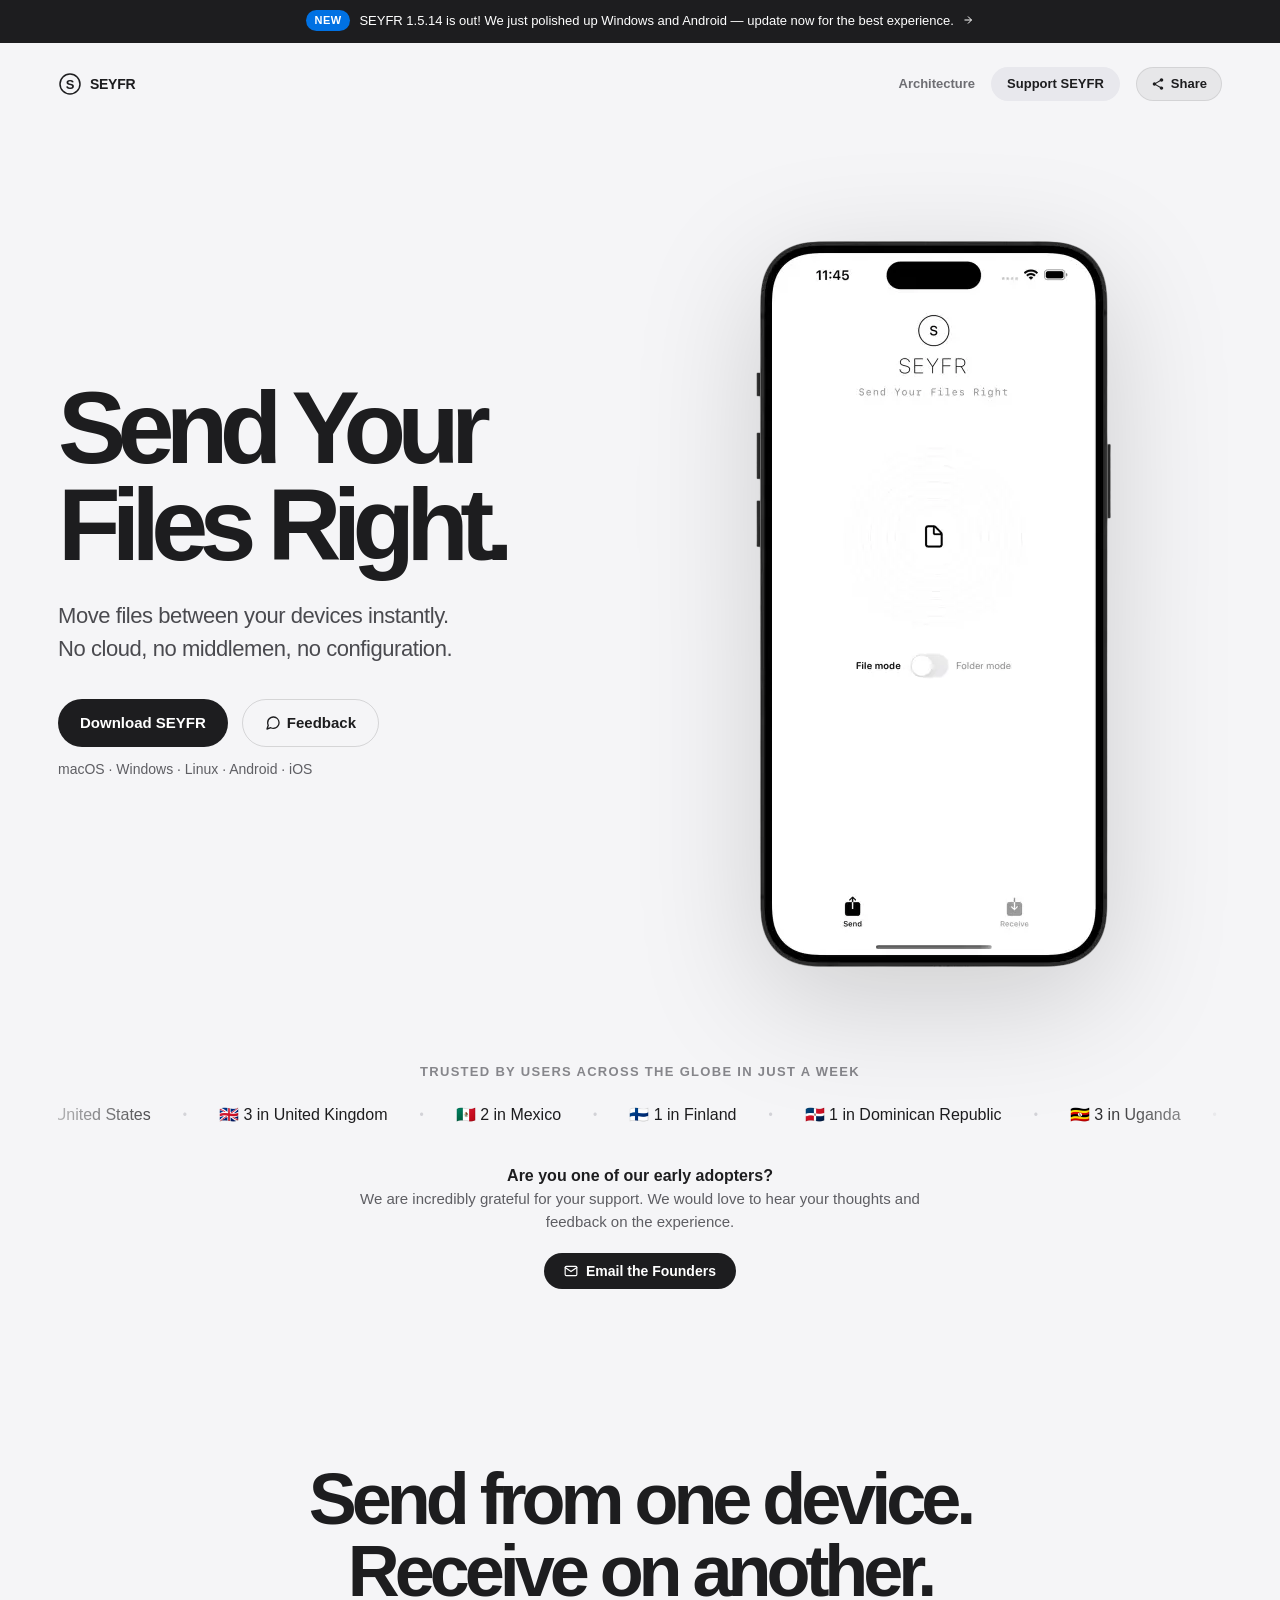
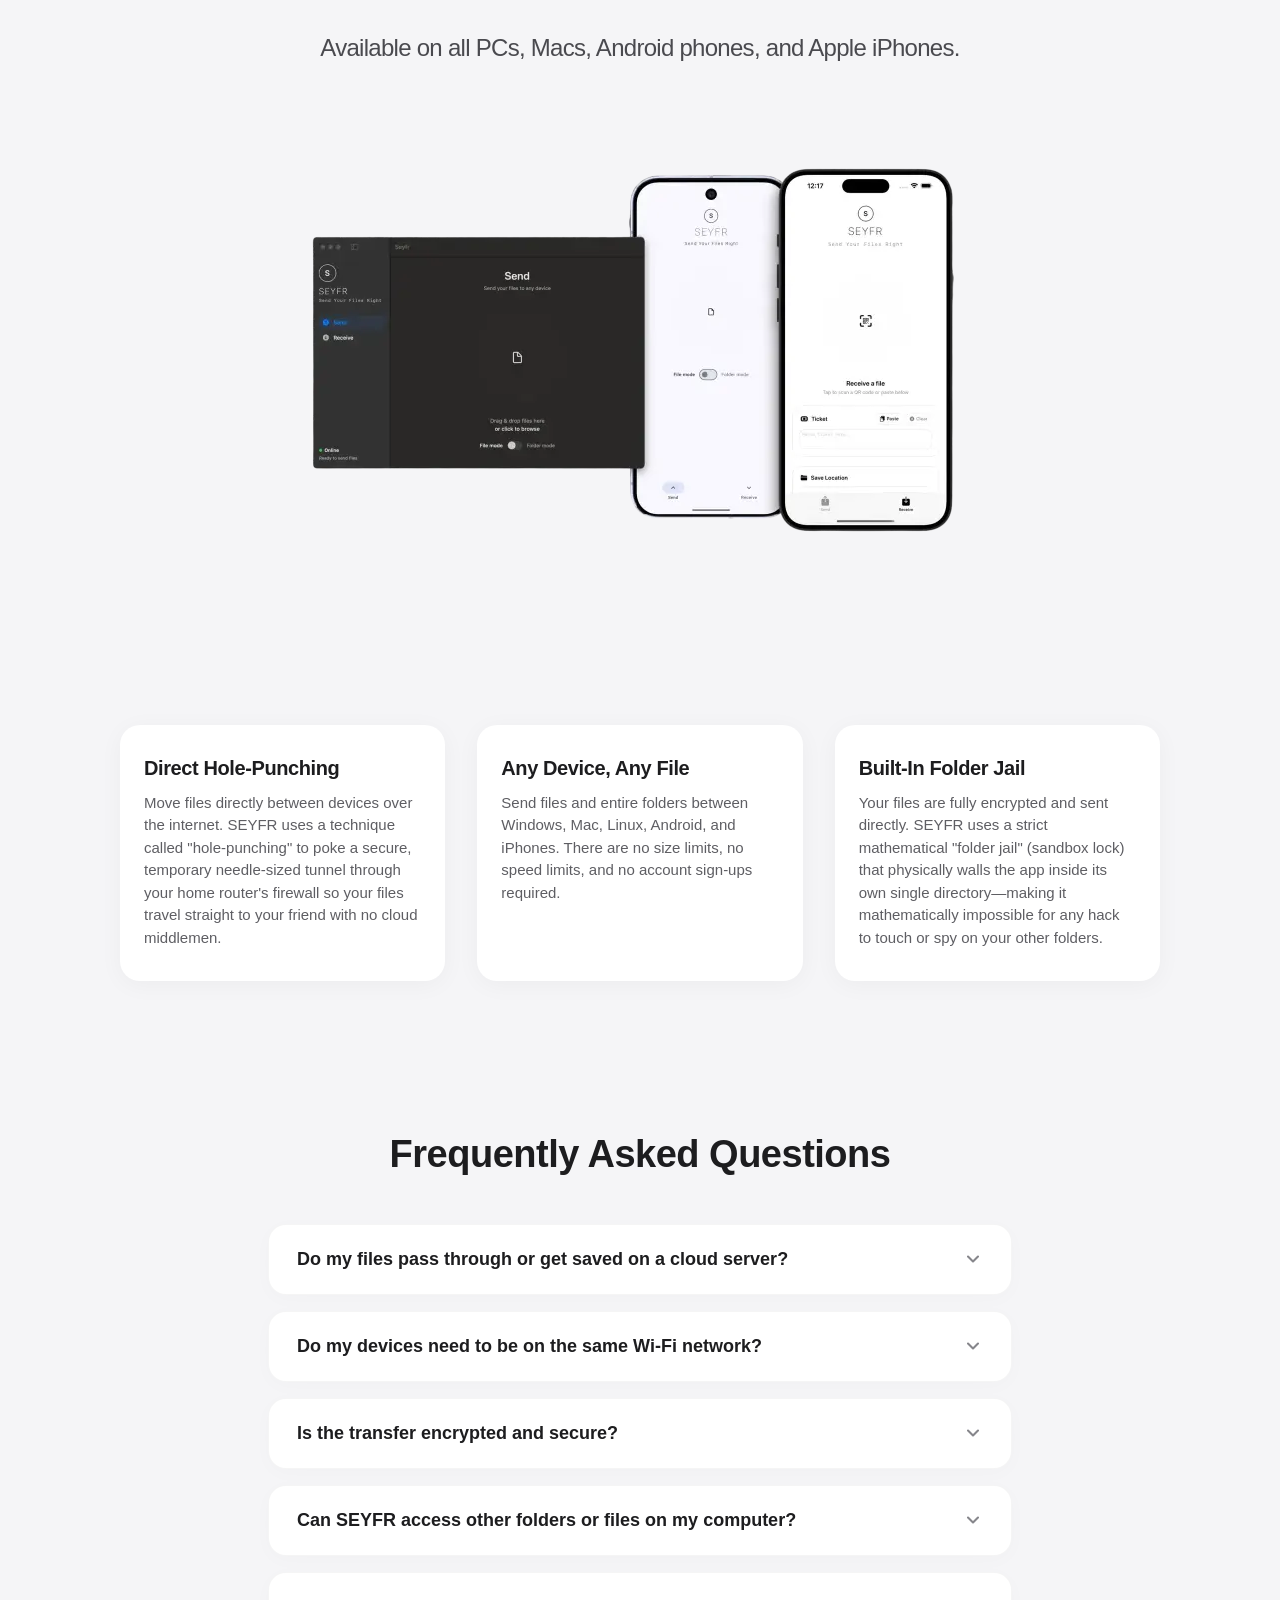
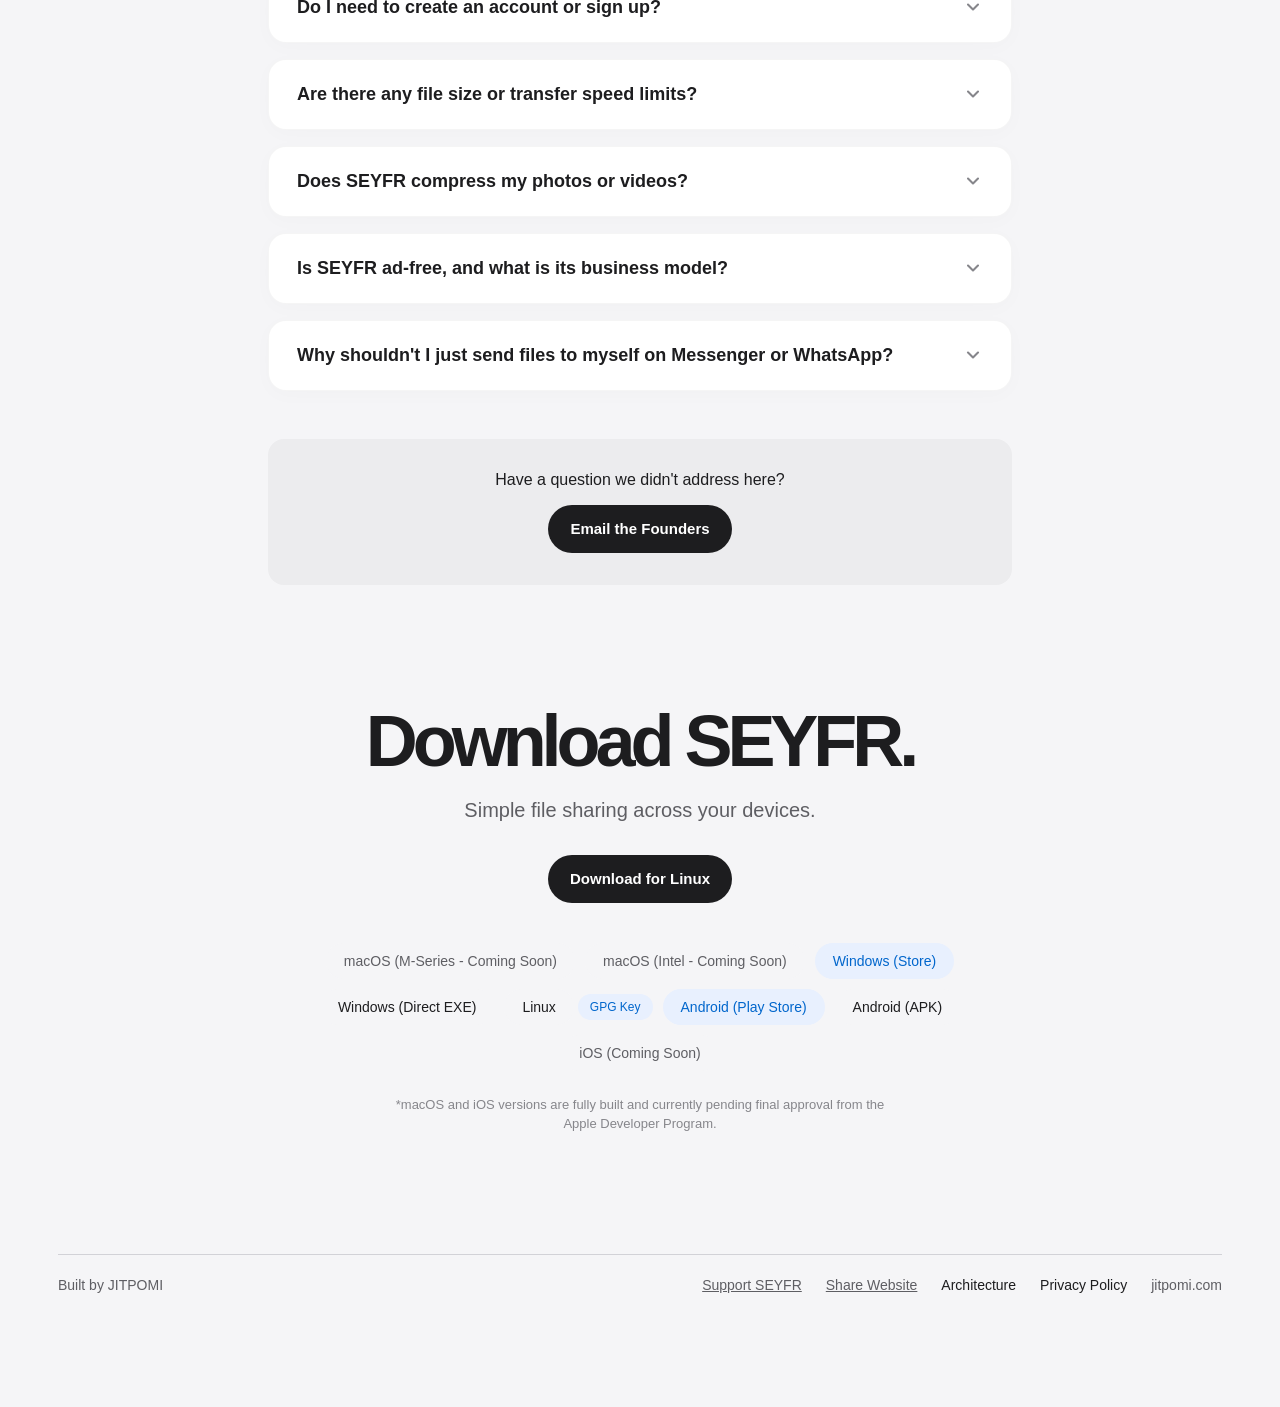
==== commit 402c2274: "feat(website): add transparency note about pending Apple approval" ====
--- a/website/index.html
+++ b/website/index.html
@@ -1635,6 +1635,10 @@
           <a id="download-android" href="https://github.com/Jitpomi/seyfr-releases/releases/download/v0.1.23/app-release.apk" rel="noopener noreferrer" class="download-option" title="Download APK for Android">Android (APK)</a>
           <span id="download-ios" aria-disabled="true" class="download-option disabled" title="Coming soon to the App Store">iOS (Coming Soon)</span>
         </div>
+        
+        <div style="margin: 24px auto 0 auto; font-size: 13px; color: #86868b; text-align: center; max-width: 500px; line-height: 1.5;">
+          *macOS and iOS versions are fully built and currently pending final approval from the Apple Developer Program.
+        </div>
 
       </section>
 
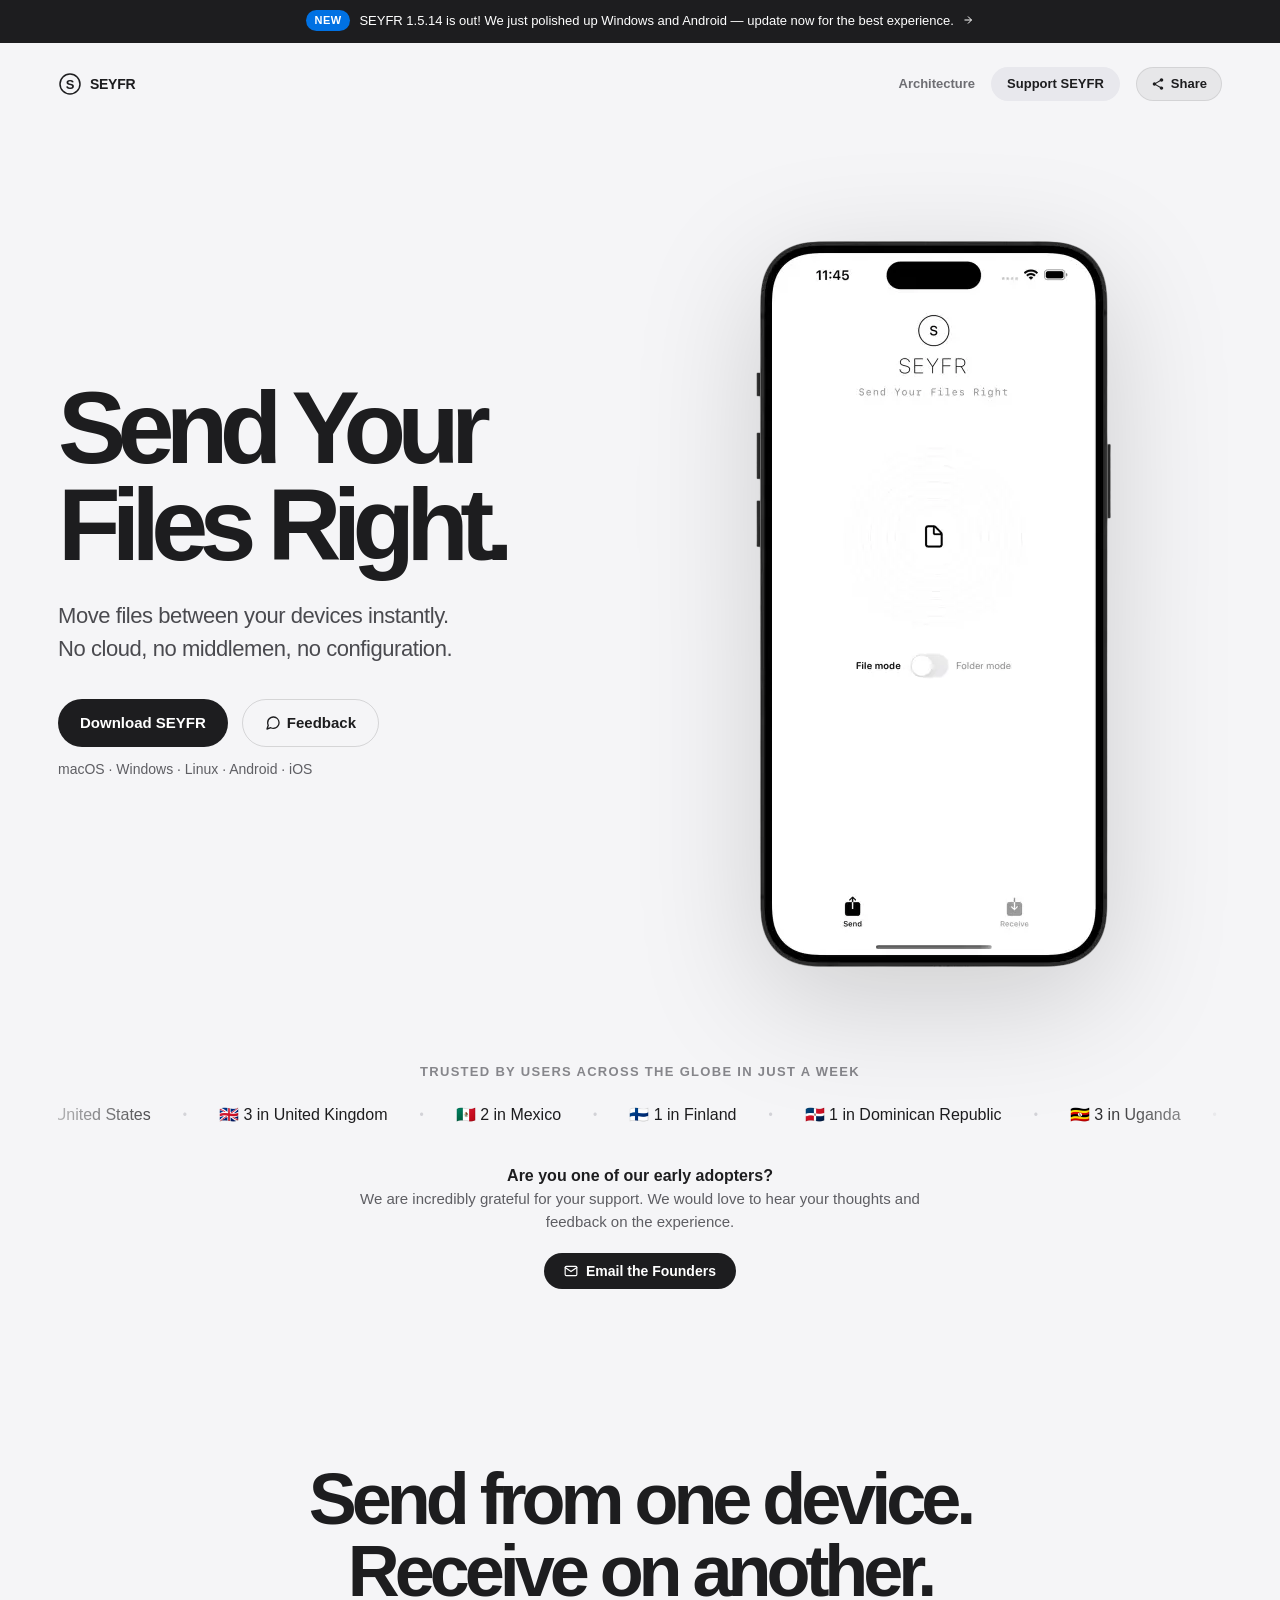
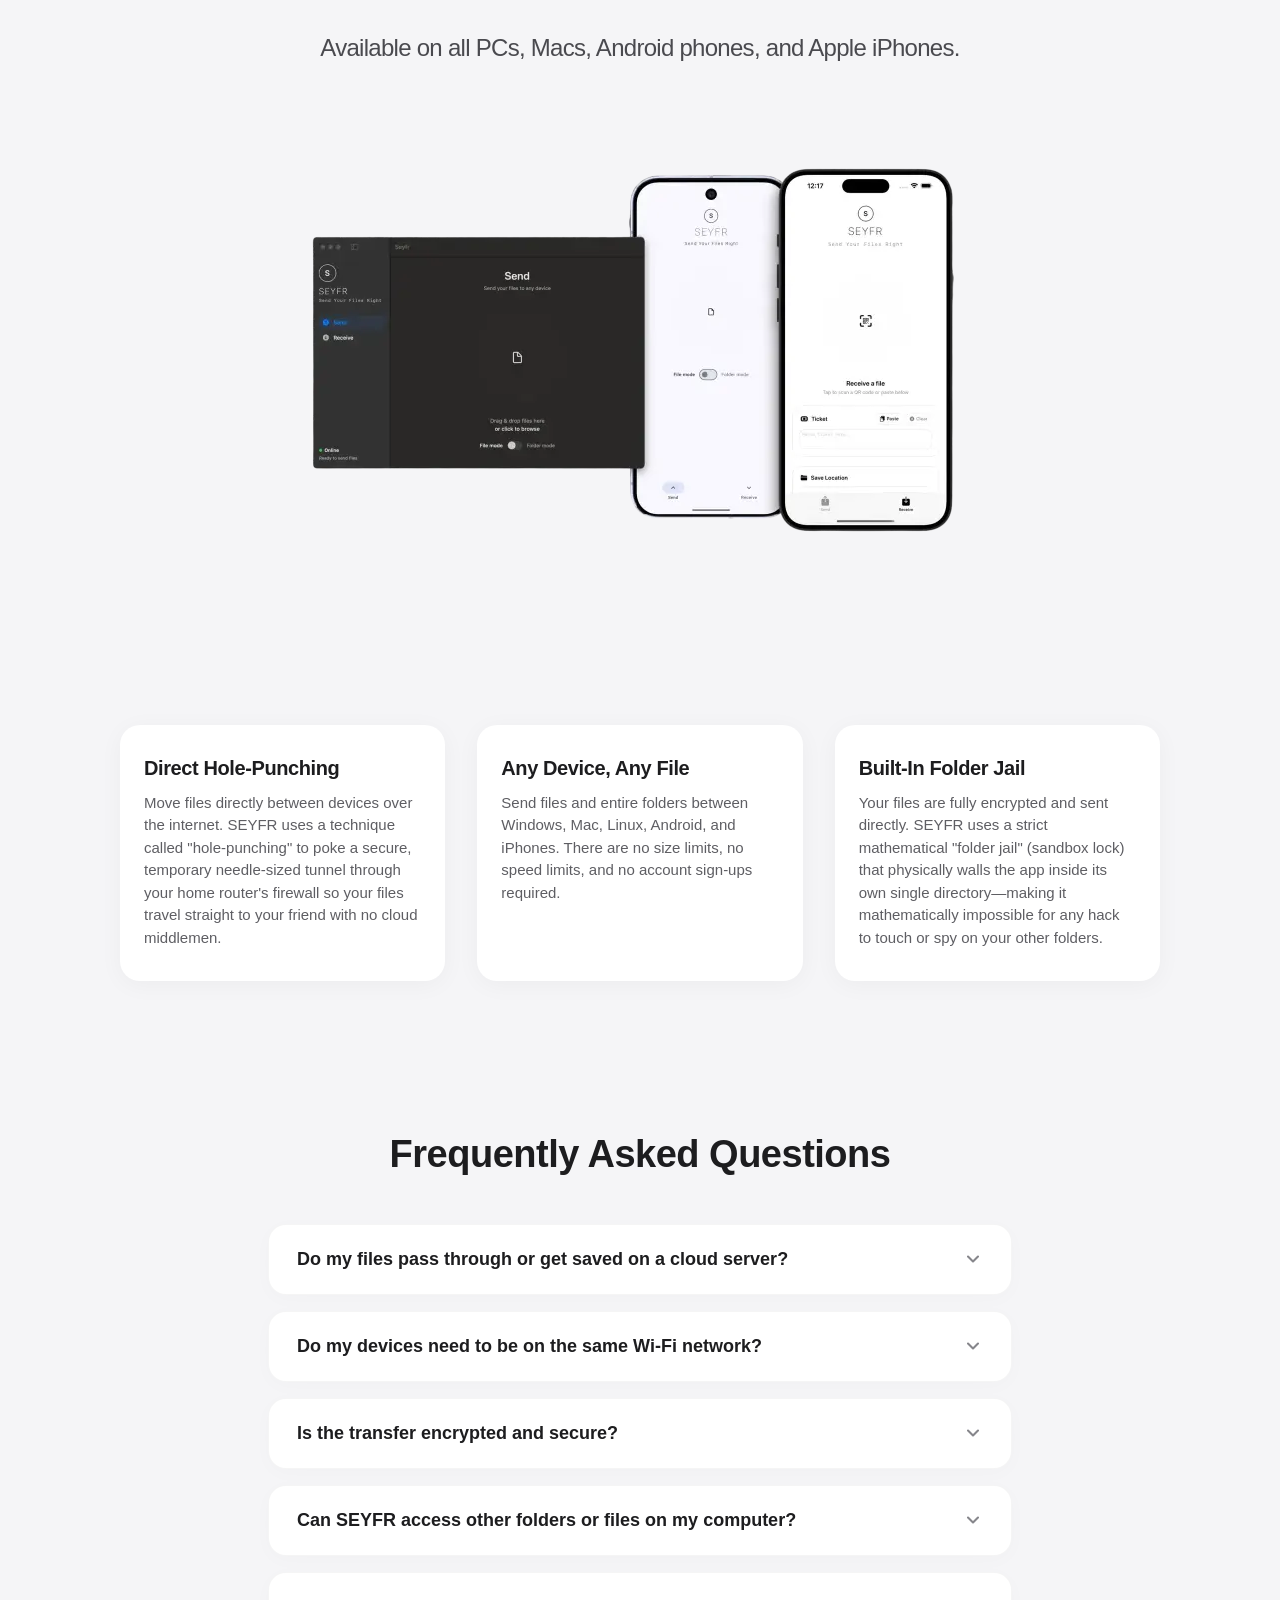
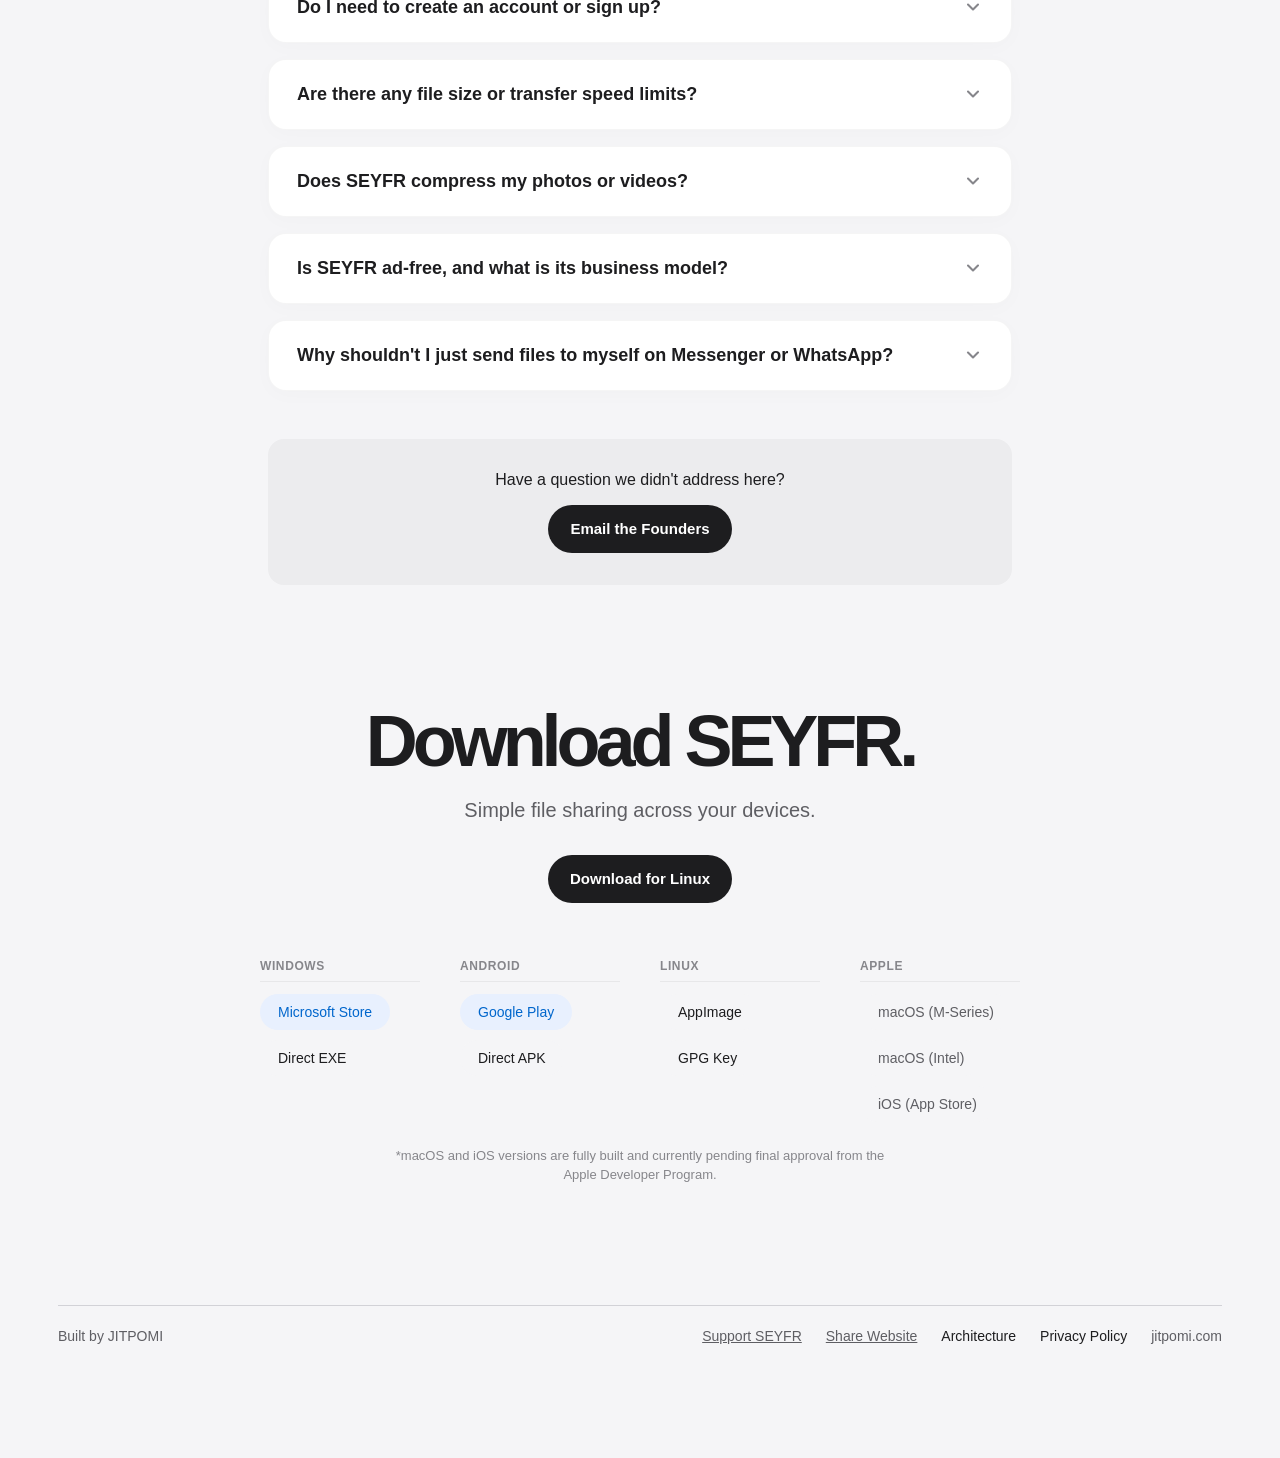
==== commit c990cbb5: "refactor(website): restructure download options into platform columns" ====
--- a/website/index.html
+++ b/website/index.html
@@ -1241,6 +1241,36 @@
       margin-left: 4px;
       margin-bottom: 2px;
     }
+    .platform-groups {
+      display: flex;
+      flex-wrap: wrap;
+      justify-content: center;
+      gap: 40px;
+      margin-top: 32px;
+      text-align: left;
+    }
+    .platform-column {
+      display: flex;
+      flex-direction: column;
+      gap: 12px;
+      min-width: 160px;
+    }
+    .platform-column h4 {
+      font-size: 12px;
+      font-weight: 600;
+      color: #86868b;
+      text-transform: uppercase;
+      letter-spacing: 0.05em;
+      margin: 0;
+      padding-bottom: 8px;
+      border-bottom: 1px solid rgba(0,0,0,0.06);
+    }
+    .platform-links {
+      display: flex;
+      flex-direction: column;
+      gap: 10px;
+      align-items: flex-start;
+    }
   </style>
 </head>
 
@@ -1622,18 +1652,39 @@
           Download SEYFR
         </a>
         
-        <div class="download-options">
-          <span id="download-macos-m" aria-disabled="true" class="download-option disabled" title="Coming soon to macOS (Apple Silicon)">macOS (M-Series - Coming Soon)</span>
-          <span id="download-macos-intel" aria-disabled="true" class="download-option disabled" title="Coming soon to macOS (Intel)">macOS (Intel - Coming Soon)</span>
-          <a id="download-windows" href="https://apps.microsoft.com/detail/9p18zr98zxn2?hl=en-US&gl=US" target="_blank" rel="noopener noreferrer" class="download-option primary-blue" title="Get SEYFR from the Microsoft Store">Windows (Store)</a>
-          <a id="download-windows-direct" href="https://github.com/Jitpomi/seyfr-releases/releases/latest/download/seyfr-x64.exe" rel="noopener noreferrer" class="download-option" title="Download standalone Windows installer">Windows (Direct EXE)</a>
-          <div class="download-group">
-            <a id="download-linux" href="https://github.com/Jitpomi/seyfr-releases/releases/latest/download/Seyfr_amd64.AppImage" rel="noopener noreferrer" class="download-option">Linux</a>
-            <a href="/seyfr-public-key.asc" class="gpg-key-btn" title="Download GPG Public Key to verify AppImage cryptographic integrity" target="_blank" rel="noopener noreferrer">GPG Key</a>
-          </div>
-          <a id="download-android-store" href="https://play.google.com/store/apps/details?id=com.jitpomi.seyfr&hl=en_US" target="_blank" rel="noopener noreferrer" class="download-option primary-blue" title="Get SEYFR from Google Play">Android (Play Store)</a>
-          <a id="download-android" href="https://github.com/Jitpomi/seyfr-releases/releases/download/v0.1.23/app-release.apk" rel="noopener noreferrer" class="download-option" title="Download APK for Android">Android (APK)</a>
-          <span id="download-ios" aria-disabled="true" class="download-option disabled" title="Coming soon to the App Store">iOS (Coming Soon)</span>
+        <div class="platform-groups">
+          <div class="platform-column">
+            <h4>Windows</h4>
+            <div class="platform-links">
+              <a id="download-windows" href="https://apps.microsoft.com/detail/9p18zr98zxn2?hl=en-US&gl=US" target="_blank" rel="noopener noreferrer" class="download-option primary-blue" title="Get SEYFR from the Microsoft Store">Microsoft Store</a>
+              <a id="download-windows-direct" href="https://github.com/Jitpomi/seyfr-releases/releases/latest/download/seyfr-x64.exe" rel="noopener noreferrer" class="download-option" title="Download standalone Windows installer">Direct EXE</a>
+            </div>
+          </div>
+
+          <div class="platform-column">
+            <h4>Android</h4>
+            <div class="platform-links">
+              <a id="download-android-store" href="https://play.google.com/store/apps/details?id=com.jitpomi.seyfr&hl=en_US" target="_blank" rel="noopener noreferrer" class="download-option primary-blue" title="Get SEYFR from Google Play">Google Play</a>
+              <a id="download-android" href="https://github.com/Jitpomi/seyfr-releases/releases/download/v0.1.23/app-release.apk" rel="noopener noreferrer" class="download-option" title="Download APK for Android">Direct APK</a>
+            </div>
+          </div>
+
+          <div class="platform-column">
+            <h4>Linux</h4>
+            <div class="platform-links">
+              <a id="download-linux" href="https://github.com/Jitpomi/seyfr-releases/releases/latest/download/Seyfr_amd64.AppImage" rel="noopener noreferrer" class="download-option">AppImage</a>
+              <a href="/seyfr-public-key.asc" class="download-option" title="Download GPG Public Key to verify AppImage cryptographic integrity" target="_blank" rel="noopener noreferrer">GPG Key</a>
+            </div>
+          </div>
+          
+          <div class="platform-column">
+            <h4>Apple</h4>
+            <div class="platform-links">
+              <span id="download-macos-m" aria-disabled="true" class="download-option disabled" title="Coming soon to macOS (Apple Silicon)">macOS (M-Series)</span>
+              <span id="download-macos-intel" aria-disabled="true" class="download-option disabled" title="Coming soon to macOS (Intel)">macOS (Intel)</span>
+              <span id="download-ios" aria-disabled="true" class="download-option disabled" title="Coming soon to the App Store">iOS (App Store)</span>
+            </div>
+          </div>
         </div>
         
         <div style="margin: 24px auto 0 auto; font-size: 13px; color: #86868b; text-align: center; max-width: 500px; line-height: 1.5;">
